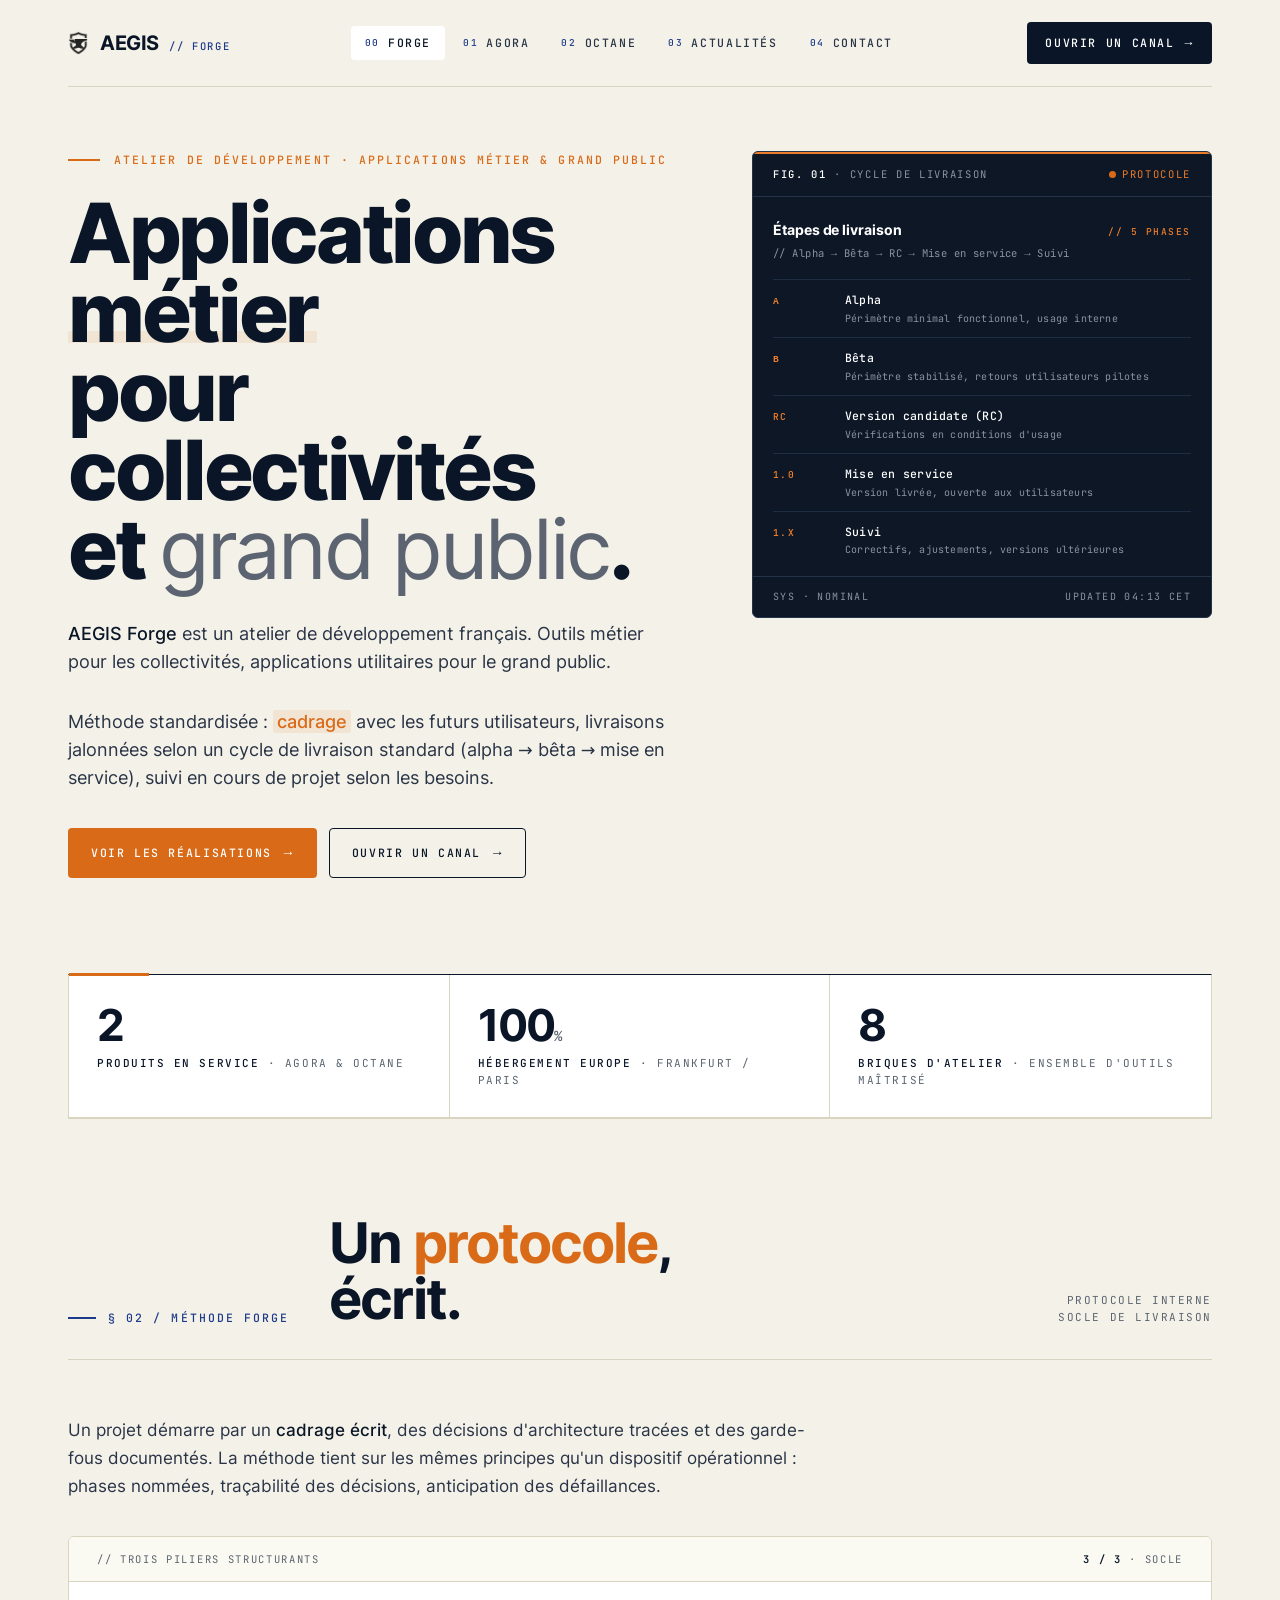
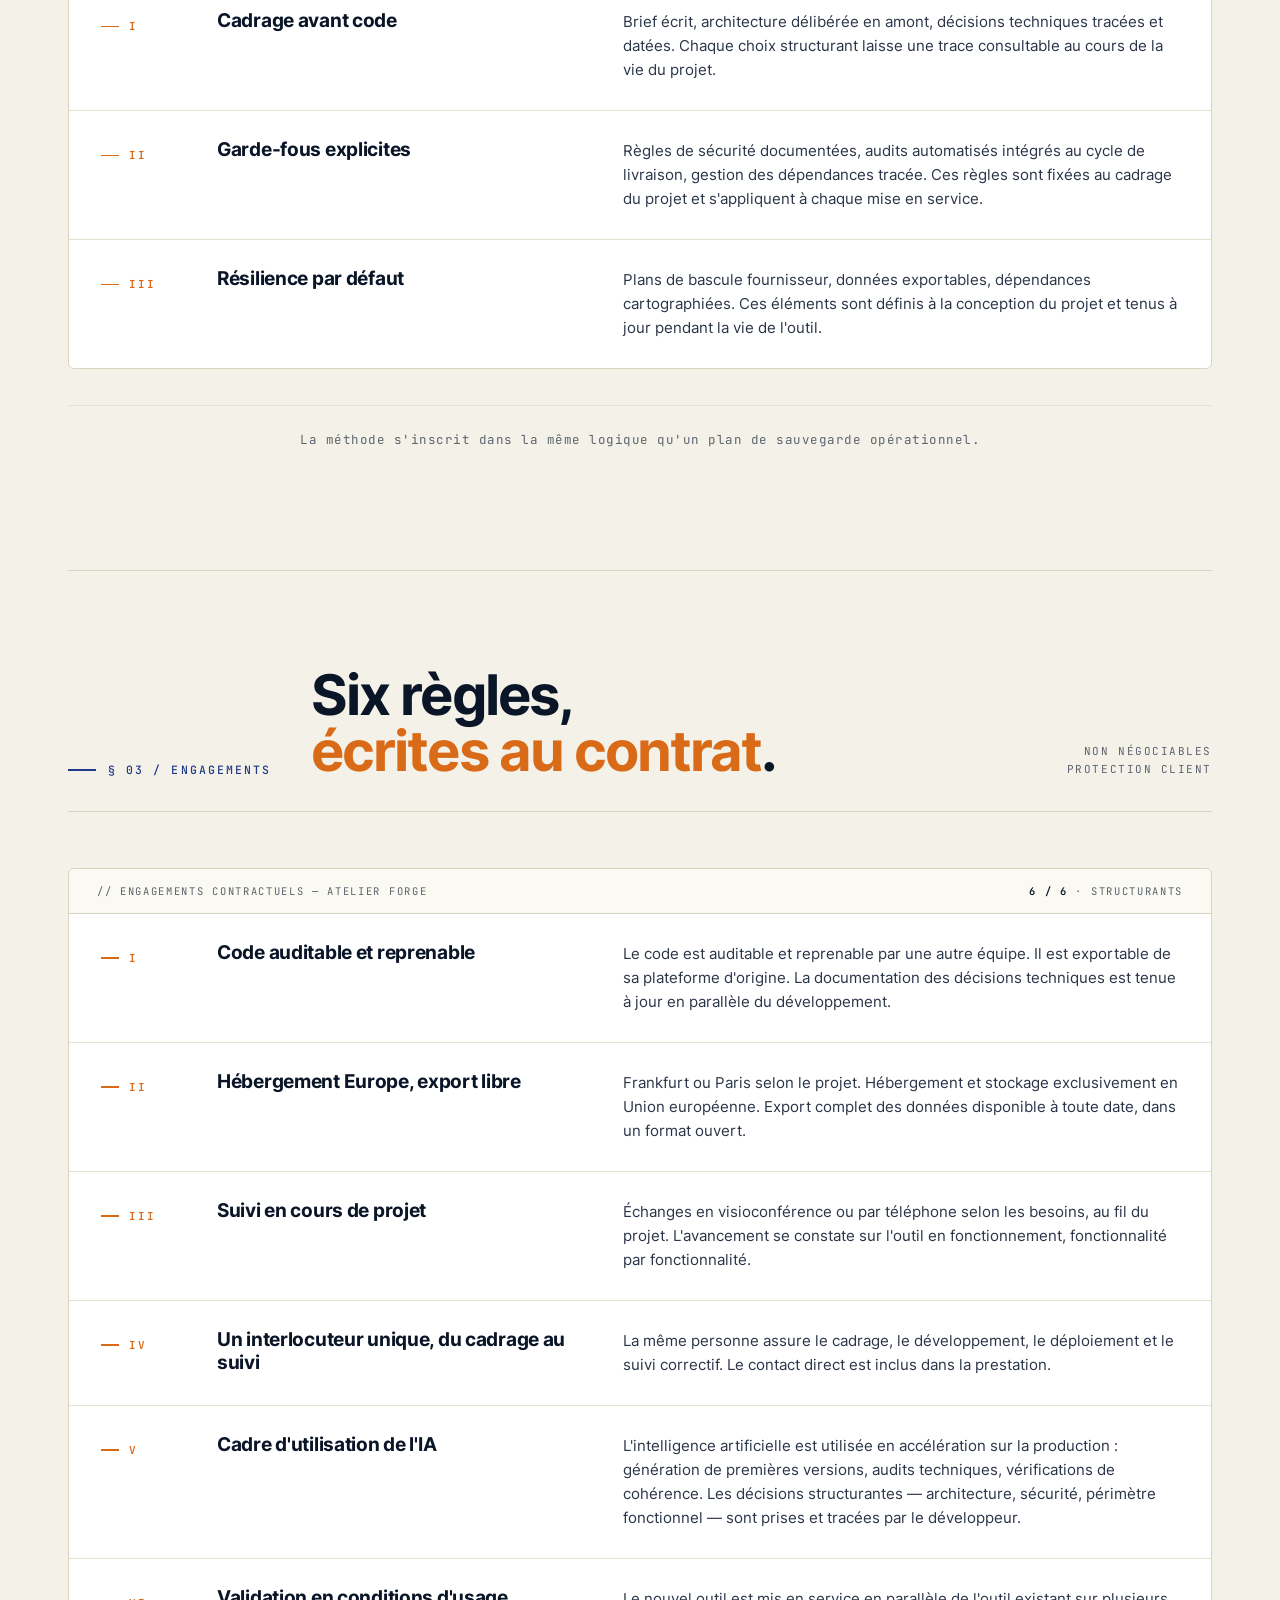
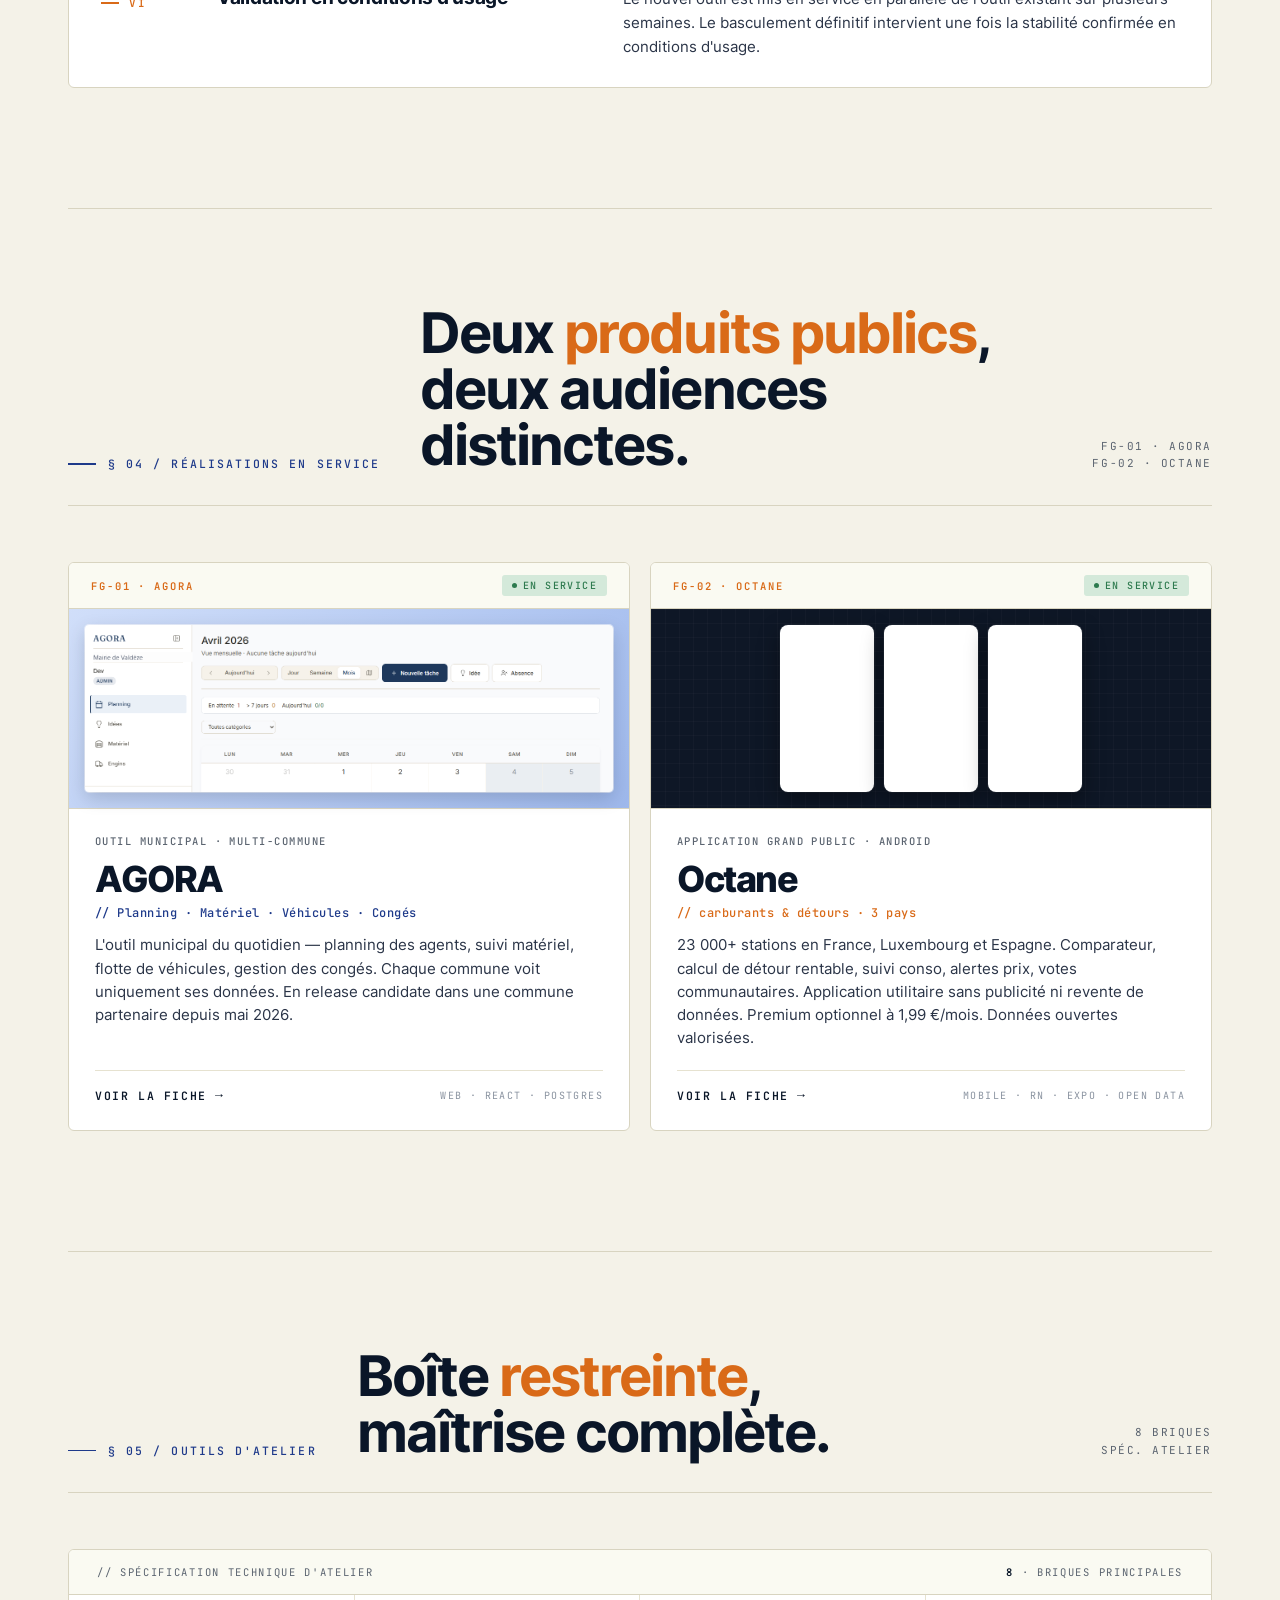
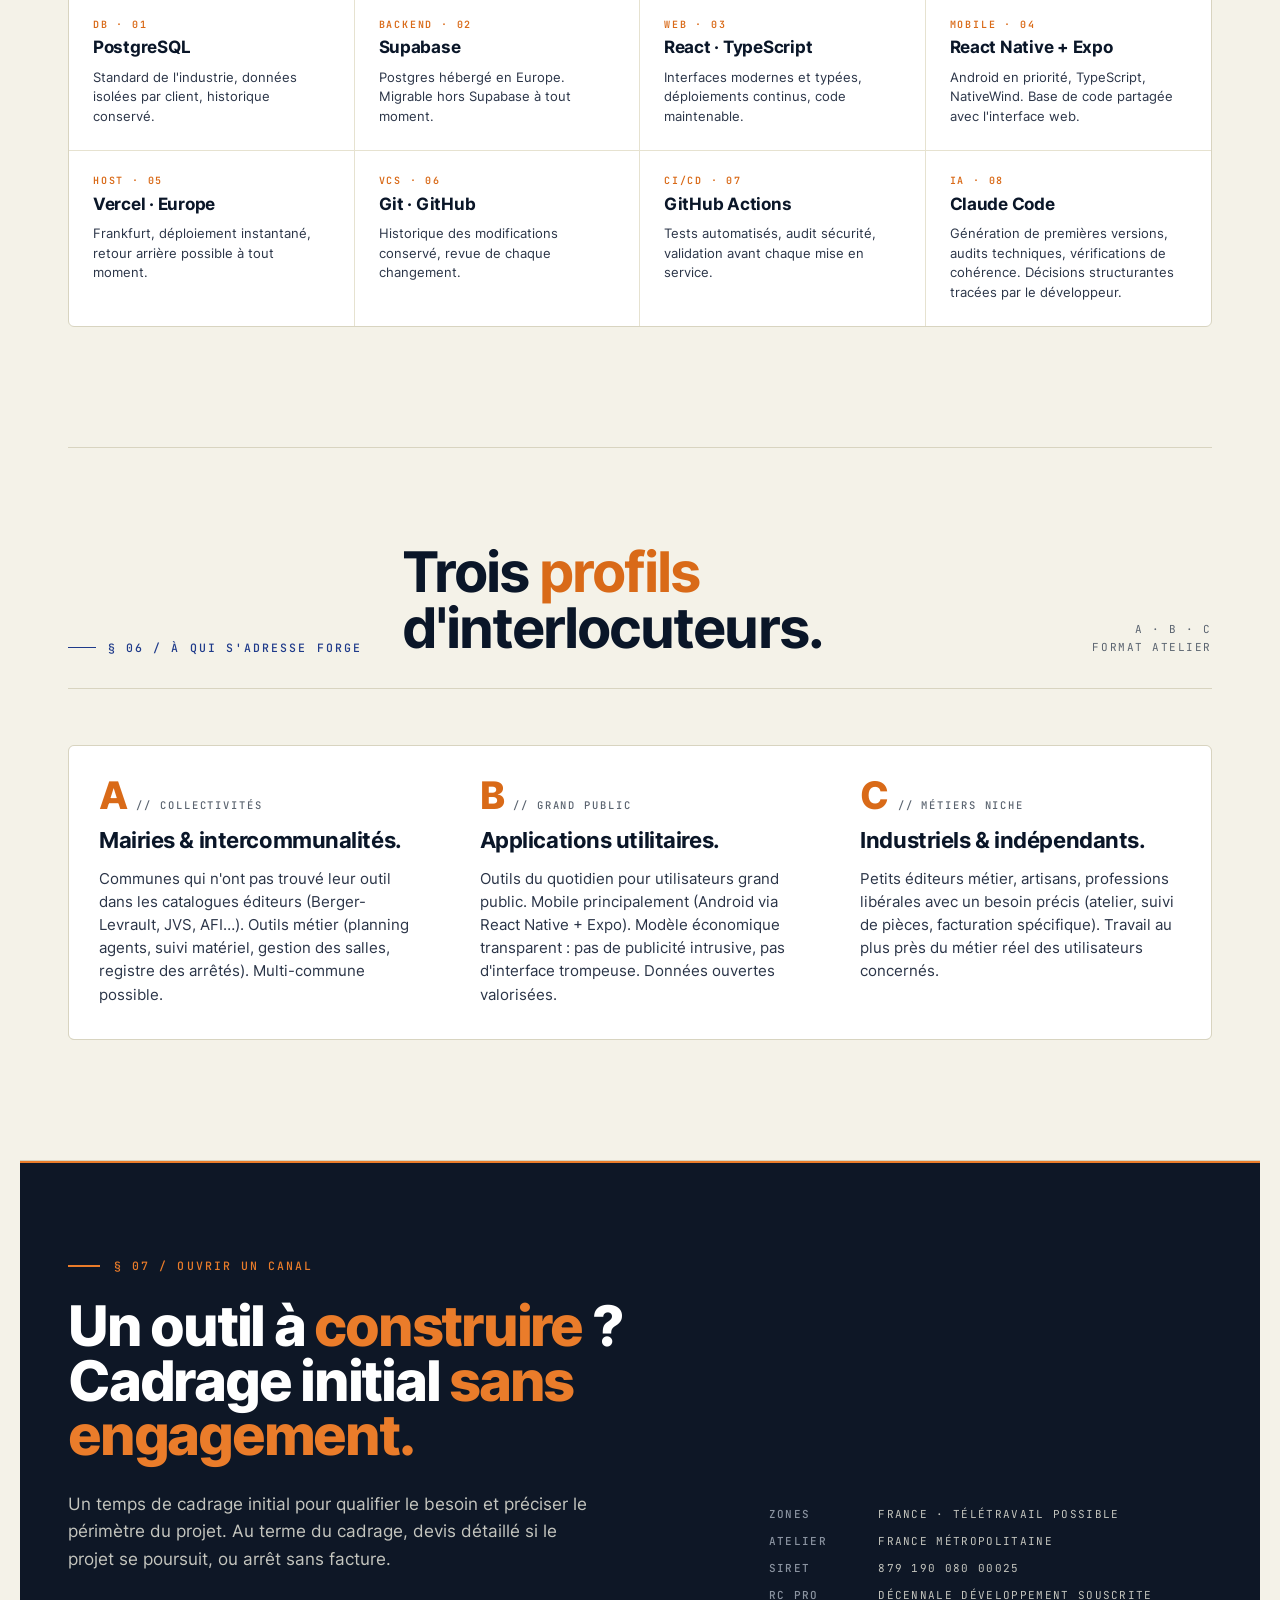
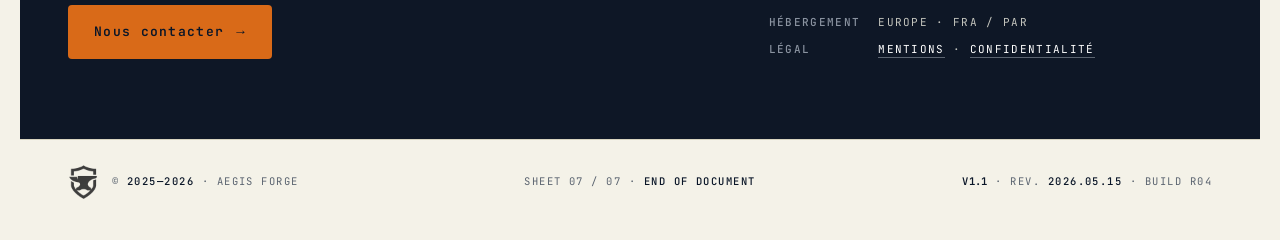
==== index.html @ 6125cf13 "feat: migration du site aegis-forge.fr vers GitHub Pages Le site tournait sur un serveur Scaleway pa" ====
<!DOCTYPE html>
<html lang="fr">
<head>
<meta charset="UTF-8">
<meta name="viewport" content="width=device-width, initial-scale=1.0">

<meta http-equiv="Content-Security-Policy" content="default-src 'self'; script-src 'self' 'unsafe-inline'; style-src 'self' 'unsafe-inline'; font-src 'self'; img-src 'self' data:; connect-src 'self' https://formspree.io; frame-ancestors 'none'; form-action 'self' https://formspree.io; base-uri 'self'; object-src 'none'; upgrade-insecure-requests">
<meta http-equiv="X-Content-Type-Options" content="nosniff">
<meta http-equiv="X-Frame-Options" content="DENY">
<meta name="referrer" content="strict-origin-when-cross-origin">
<meta http-equiv="Permissions-Policy" content="camera=(), microphone=(), geolocation=(), payment=(), usb=(), accelerometer=(), gyroscope=()">

<meta name="robots" content="index, follow, noimageindex, max-snippet:160, max-image-preview:standard">

<title>AEGIS Forge — Atelier de développement · Applications métier</title>
<meta name="description" content="AEGIS Forge — atelier de développement pour collectivités et grand public. Code hébergé en Europe, livraison validée en charge réelle.">
<meta property="og:title" content="AEGIS Forge — Atelier de développement européen">
<meta property="og:description" content="Atelier de développement français. Outils métier pour collectivités et applications utilitaires grand public. Hébergement européen, données exportables.">
<meta property="og:type" content="website">
<meta property="og:site_name" content="AEGIS Forge">
<meta property="og:locale" content="fr_FR">

<meta name="twitter:card" content="summary">
<meta name="twitter:title" content="AEGIS Forge — Atelier de développement européen">
<meta name="twitter:description" content="Outils métier pour collectivités et applications utilitaires grand public. Hébergement européen, données exportables.">

<script type="application/ld+json">
{
  "@context": "https://schema.org",
  "@type": "Organization",
  "name": "AEGIS Forge",
  "url": "https://aegis-forge.fr/",
  "logo": "https://aegis-forge.fr/rss/aegis-forge-icon.webp",
  "description": "Atelier de développement français : applications métier pour collectivités et applications utilitaires grand public. Hébergement et stockage des données en Union européenne, données exportables.",
  "email": "contact@aegis-forge.fr",
  "areaServed": "FR",
  "knowsAbout": ["Souveraineté numérique", "RGPD", "Applications métier pour collectivités"]
}
</script>

<link rel="stylesheet" href="_shared/fonts.css">
<link rel="stylesheet" href="_shared/operational.css">
<link rel="stylesheet" href="_shared/contact-modal.css">
<script src="_shared/contact-modal.js" defer></script>
<link rel="stylesheet" href="_shared/lightbox.css">
<script src="_shared/lightbox.js" defer></script>
<link rel="icon" href="data:image/svg+xml,<svg xmlns='http://www.w3.org/2000/svg' viewBox='0 0 32 32'><rect x='6' y='6' width='20' height='20' fill='none' stroke='%23d96a18' stroke-width='2'/><rect x='12' y='12' width='8' height='8' fill='none' stroke='%23d96a18' stroke-width='1.5' transform='rotate(45 16 16)'/></svg>">

<style>
/* ─── HERO ─── */
.fhero {
  padding: 64px 0 96px;
  position: relative;
}
.fhero-grid {
  display: grid;
  grid-template-columns: 1fr 460px;
  gap: 56px;
  align-items: start;
}
.fhero-pre {
  font-family: var(--mono);
  font-size: 11.5px; letter-spacing: 0.18em;
  color: var(--sig); text-transform: uppercase;
  margin-bottom: 24px;
  display: flex; align-items: center; gap: 14px;
  font-weight: 500;
}
.fhero-pre::before {
  content: ''; width: 32px; height: 1.5px; background: var(--sig);
}
.fhero h1 {
  font-family: var(--display);
  font-weight: 800;
  font-size: clamp(52px, 6.5vw, 88px);
  line-height: 0.95;
  letter-spacing: -0.04em;
  color: var(--ink);
  max-width: 720px;
}
.fhero h1 .acc {
  display: inline-block;
  position: relative;
}
.fhero h1 .acc::after {
  content: ''; position: absolute;
  left: 0; right: 0; bottom: 8px;
  height: 12px;
  background: var(--sig-ghost);
  z-index: -1;
}
.fhero h1 .ghost { color: var(--ink-3); font-weight: 400; }
.fhero-lede {
  margin-top: 32px;
  font-family: var(--sans);
  font-size: 17.5px;
  line-height: 1.6;
  color: var(--ink-2);
  max-width: 600px;
}
.fhero-lede strong { color: var(--ink); font-weight: 500; }
.fhero-lede em {
  font-style: normal; color: var(--sig); font-weight: 500;
  background: var(--sig-ghost); padding: 1px 4px; border-radius: 2px;
}
.fhero-actions {
  margin-top: 36px;
  display: flex; gap: 12px;
}

/* ─── SPRINT DASH (right of hero) ─── */
.sprint {
  background: var(--surf-deep);
  border: 1px solid var(--line-deep);
  border-radius: 6px;
  color: #e8eaf0;
  font-family: var(--mono);
  overflow: hidden;
  position: relative;
}
.sprint::before {
  content: ''; position: absolute; top: 0; left: 0; right: 0; height: 2px;
  background: var(--sig-2);
}
.sprint-head {
  padding: 14px 20px;
  border-bottom: 1px solid var(--line-deep);
  display: flex; justify-content: space-between; align-items: center;
  font-family: var(--mono); font-size: 10.5px;
  letter-spacing: 0.16em; text-transform: uppercase;
  color: var(--ink-4);
}
.sprint-head b { color: #fff; font-weight: 500; }
.sprint-head .live {
  color: var(--sig-2); display: inline-flex; align-items: center; gap: 6px;
}
.sprint-head .live::before {
  content: ''; width: 7px; height: 7px; background: var(--sig);
  border-radius: 50%;
  box-shadow: 0 0 0 0 rgba(217,106,24,0.5);
  animation: sprint-pulse 2.4s infinite;
}
@keyframes sprint-pulse {
  0%, 100% { box-shadow: 0 0 0 0 rgba(217,106,24,0.5); }
  50% { box-shadow: 0 0 0 5px rgba(217,106,24,0); }
}
.sprint-body { padding: 22px 20px 8px; }
.sprint-title {
  font-family: var(--display); font-weight: 700;
  font-size: 14px; color: #fff;
  letter-spacing: -0.005em;
  display: flex; justify-content: space-between; align-items: baseline;
  margin-bottom: 4px;
}
.sprint-title small {
  font-family: var(--mono); font-size: 9.5px; letter-spacing: 0.16em;
  color: var(--sig-2); font-weight: 500;
}
.sprint-sub {
  font-family: var(--mono); font-size: 10.5px;
  letter-spacing: 0.04em; color: var(--ink-4);
  margin-bottom: 18px;
}
.sprint-day {
  padding: 11px 0;
  border-top: 1px solid var(--line-deep-2);
  display: grid;
  grid-template-columns: 56px 1fr;
  gap: 16px; align-items: baseline;
  font-size: 11.5px;
}
.sprint-day:first-of-type { border-top: none; }
.sprint-day-d {
  font-family: var(--mono); font-size: 9.5px;
  letter-spacing: 0.14em; color: var(--sig-2);
  text-transform: uppercase; font-weight: 600;
}
.sprint-day-t {
  font-family: var(--mono); color: #fff;
  letter-spacing: 0.02em; font-weight: 500;
}
.sprint-day-t small {
  display: block;
  font-family: var(--mono); font-weight: 400;
  font-size: 10px; letter-spacing: 0.02em;
  color: var(--ink-4); text-transform: none;
  margin-top: 3px; line-height: 1.4;
}
.sprint-foot {
  padding: 12px 20px;
  border-top: 1px solid var(--line-deep);
  font-family: var(--mono); font-size: 10px;
  letter-spacing: 0.14em; text-transform: uppercase;
  color: var(--ink-4);
  display: flex; justify-content: space-between;
}

/* ─── KPI BAR ─── */
.kpi {
  background: var(--surf);
  border: 1px solid var(--line);
  border-top: 1.5px solid var(--ink);
  display: grid;
  grid-template-columns: repeat(3, 1fr);
  position: relative;
}
.kpi::before {
  content: ''; position: absolute; top: -1.5px; left: 0;
  width: 80px; height: 3px; background: var(--sig);
}
.kpi-cell {
  padding: 28px 28px;
  border-right: 1px solid var(--line);
  display: flex; flex-direction: column; gap: 8px;
}
.kpi-cell:last-child { border-right: none; }
.kpi-num {
  font-family: var(--display); font-weight: 700;
  font-size: 44px; line-height: 1; letter-spacing: -0.04em;
  color: var(--ink);
}
.kpi-num span {
  font-family: var(--mono); font-weight: 500;
  font-size: 14px; color: var(--ink-3); letter-spacing: 0;
}
.kpi-lbl {
  font-family: var(--mono); font-size: 11px;
  letter-spacing: 0.14em; color: var(--ink-3);
  text-transform: uppercase; line-height: 1.55;
}
.kpi-lbl b { color: var(--ink); font-weight: 500; }

/* ─── MÉTHODE ─── */
.meth-sec { padding: 96px 0 120px; border-top: 1px solid var(--line); }
.meth-intro {
  max-width: 760px;
  margin: 0 0 36px;
  font-family: var(--sans);
  font-size: 17px;
  line-height: 1.65;
  color: var(--ink-2);
}
.meth-intro strong { color: var(--ink); font-weight: 500; }
.meth-chute {
  margin-top: 36px;
  padding-top: 24px;
  border-top: 1px solid var(--line-2);
  text-align: center;
}
.meth-chute p {
  font-family: var(--mono);
  font-size: 12.5px;
  letter-spacing: 0.04em;
  color: var(--ink-3);
  line-height: 1.55;
  margin: 0;
}

/* ─── ENGAGEMENTS ─── */
.eng-sec { padding: 96px 0 120px; border-top: 1px solid var(--line); }
.eng {
  background: var(--surf);
  border: 1px solid var(--line);
  border-radius: 6px;
  overflow: hidden;
}
.eng-head {
  padding: 14px 28px;
  border-bottom: 1px solid var(--line);
  background: var(--surf-2);
  display: flex; justify-content: space-between; align-items: center;
  font-family: var(--mono); font-size: 10.5px; letter-spacing: 0.16em;
  color: var(--ink-3); text-transform: uppercase;
}
.eng-head b { color: var(--ink); font-weight: 600; }
.eng-row {
  display: grid; grid-template-columns: 80px 1fr 1.5fr;
  gap: 36px; padding: 28px 32px;
  border-bottom: 1px solid var(--line-2);
  align-items: baseline;
  transition: background .15s;
}
.eng-row:last-child { border-bottom: none; }
.eng-row:hover { background: var(--surf-2); }
.eng-num {
  font-family: var(--mono); font-weight: 600;
  font-size: 11px; letter-spacing: 0.18em;
  color: var(--sig); text-transform: uppercase;
  display: flex; align-items: center; gap: 10px;
}
.eng-num::before {
  content: ''; width: 18px; height: 1.5px; background: var(--sig);
}
.eng-t {
  font-family: var(--display); font-weight: 700;
  font-size: 19px; line-height: 1.2;
  letter-spacing: -0.015em; color: var(--ink);
}
.eng-b {
  font-family: var(--sans); font-size: 15px;
  line-height: 1.6; color: var(--ink-2);
}

/* ─── RÉALISATIONS ─── */
.real-sec { padding: 96px 0 120px; border-top: 1px solid var(--line); }
.real-grid {
  display: grid; grid-template-columns: 1fr 1fr; gap: 20px;
}
.real {
  background: var(--surf);
  border: 1px solid var(--line);
  border-radius: 6px;
  overflow: hidden;
  display: flex; flex-direction: column;
  transition: all .2s var(--ease);
}
.real:hover {
  transform: translateY(-3px);
  box-shadow: 0 12px 32px rgba(10,22,40,0.08);
  border-color: var(--ink-4);
}
.real-head {
  padding: 12px 22px;
  border-bottom: 1px solid var(--line);
  background: var(--surf-2);
  display: flex; justify-content: space-between; align-items: center;
}
.real-id {
  font-family: var(--mono); font-size: 10.5px;
  letter-spacing: 0.18em; font-weight: 600;
  text-transform: uppercase; color: var(--sig);
}
.real-vis {
  height: 200px;
  position: relative;
  border-bottom: 1px solid var(--line);
  display: flex; align-items: center; justify-content: center;
}
.real:nth-child(1) .real-vis {
  background: linear-gradient(135deg, oklch(0.90 0.04 264), oklch(0.78 0.08 264));
}
.real:nth-child(2) .real-vis {
  background:
    linear-gradient(rgba(255,255,255,0.025) 1px, transparent 1px) 0 0 / 14px 14px,
    linear-gradient(90deg, rgba(255,255,255,0.025) 1px, transparent 1px) 0 0 / 14px 14px,
    var(--surf-deep);
  padding: 0;
  overflow: hidden;
}
.real-vis-octane-phones {
  position: relative;
  width: 100%; height: 100%;
  display: flex; align-items: center; justify-content: center;
  gap: 10px;
  padding: 16px;
}
.real-vis-octane-phones img {
  height: 100%;
  width: auto;
  border-radius: 8px;
  box-shadow: 0 8px 22px rgba(0,0,0,0.4), 0 0 0 1px rgba(255,255,255,0.06);
  background: #fff;
  display: block;
}
.real-vis-shot { padding: 16px; }
.real-vis-shot img {
  display: block;
  width: 100%;
  height: 100%;
  border-radius: 4px;
  object-fit: cover;
  box-shadow: 0 6px 18px rgba(10,22,40,0.18), 0 0 0 1px rgba(255,255,255,0.55);
  filter: saturate(0.94) contrast(1.02);
}
.real-vis-shot.is-desktop img { object-position: top left; }
.real-vis-shot.is-store {
  display: flex; align-items: center; justify-content: center;
  padding: 8px;
}
.real-vis-shot.is-store img {
  width: auto;
  height: 100%;
  aspect-ratio: 9 / 19.5;
  object-fit: cover;
  object-position: center;
  border-radius: 6px;
  box-shadow: 0 10px 24px rgba(28,26,23,0.22), 0 0 0 1px rgba(255,255,255,0.5);
  filter: none;
}

.real-body {
  padding: 24px 26px 24px;
  display: flex; flex-direction: column; gap: 12px;
  flex: 1;
}
.real-cat {
  font-family: var(--mono); font-size: 10.5px;
  letter-spacing: 0.14em; text-transform: uppercase;
  color: var(--ink-3); font-weight: 500;
}
.real-name {
  font-family: var(--display); font-weight: 800;
  font-size: 36px; line-height: 0.95;
  letter-spacing: -0.04em; color: var(--ink);
}
.real-tagline {
  font-family: var(--mono); font-size: 12px;
  letter-spacing: 0.04em; font-weight: 500;
  margin-top: -4px;
}
.real:nth-child(1) .real-tagline { color: var(--pri); }
.real:nth-child(2) .real-tagline { color: var(--sig); }
.real-desc {
  font-family: var(--sans); font-size: 14.5px;
  line-height: 1.6; color: var(--ink-2);
  flex: 1;
}
.real-foot {
  margin-top: 8px; padding-top: 14px;
  border-top: 1px solid var(--line-2);
  display: flex; justify-content: space-between; align-items: center;
}
.real-link {
  font-family: var(--mono); font-size: 11.5px;
  letter-spacing: 0.14em; text-transform: uppercase;
  color: var(--ink); font-weight: 600;
  display: inline-flex; align-items: center; gap: 8px;
  transition: gap .15s;
}
.real-link::after { content: '→'; font-size: 13px; }
.real-link:hover { gap: 12px; }
.real-tech {
  font-family: var(--mono); font-size: 10px;
  letter-spacing: 0.14em; color: var(--ink-4);
  text-transform: uppercase;
}

/* ─── STACK ─── */
.stack-sec { padding: 96px 0 120px; border-top: 1px solid var(--line); }
.stack {
  background: var(--surf);
  border: 1px solid var(--line);
  border-radius: 6px;
  overflow: hidden;
}
.stack-head {
  padding: 14px 28px;
  border-bottom: 1px solid var(--line);
  background: var(--surf-2);
  display: flex; justify-content: space-between; align-items: center;
  font-family: var(--mono); font-size: 10.5px; letter-spacing: 0.16em;
  color: var(--ink-3); text-transform: uppercase;
}
.stack-head b { color: var(--ink); font-weight: 600; }
.stack-grid {
  display: grid; grid-template-columns: repeat(4, 1fr);
}
.stack-cell {
  padding: 22px 24px 24px;
  border-right: 1px solid var(--line-2);
  border-top: 1px solid var(--line-2);
  display: flex; flex-direction: column; gap: 6px;
  transition: background .15s;
}
.stack-cell:hover { background: var(--surf-2); }
.stack-cell:nth-child(4n) { border-right: none; }
.stack-cell:nth-child(-n+4) { border-top: none; }
.stack-cell-cat {
  font-family: var(--mono); font-size: 10px;
  letter-spacing: 0.18em;
  color: var(--sig); text-transform: uppercase;
  font-weight: 600;
}
.stack-cell-name {
  font-family: var(--display); font-weight: 700;
  font-size: 17px; letter-spacing: -0.015em;
  color: var(--ink); line-height: 1.15;
}
.stack-cell-n {
  font-family: var(--sans); font-size: 13px;
  line-height: 1.5; color: var(--ink-2);
  margin-top: 4px;
}

/* ─── AUDIENCES ─── */
.aud-sec { padding: 96px 0 120px; border-top: 1px solid var(--line); }
.aud-grid {
  display: grid; grid-template-columns: repeat(3, 1fr); gap: 0;
  border: 1px solid var(--line);
  background: var(--line);
  border-radius: 6px;
  overflow: hidden;
}
.aud-cell {
  background: var(--surf);
  padding: 30px 30px 32px;
  display: flex; flex-direction: column; gap: 14px;
  transition: background .2s;
  min-height: 240px;
}
.aud-cell:hover { background: var(--surf-2); }
.aud-cell-num {
  font-family: var(--display); font-weight: 800;
  font-size: 38px; line-height: 1;
  letter-spacing: -0.04em; color: var(--sig);
  display: flex; align-items: baseline; gap: 10px;
}
.aud-cell-num span {
  font-family: var(--mono); font-size: 10.5px;
  font-weight: 500; color: var(--ink-3);
  letter-spacing: 0.18em; text-transform: uppercase;
}
.aud-cell-h {
  font-family: var(--display); font-weight: 700;
  font-size: 22px; line-height: 1.15;
  letter-spacing: -0.02em; color: var(--ink);
}
.aud-cell-b {
  font-family: var(--sans); font-size: 14.5px;
  line-height: 1.6; color: var(--ink-2);
  flex: 1;
}

/* ─── CONTACT ─── */
.contact {
  padding: 96px 0 80px;
  border-top: 1px solid var(--line);
  background: var(--surf-deep);
  color: #e8eaf0;
  margin: 0 -48px;
  padding-left: 48px; padding-right: 48px;
  position: relative;
}
.contact::before {
  content: ''; position: absolute; top: 0; left: 0; right: 0; height: 2px;
  background: var(--sig-2);
}
.contact-inner { max-width: 1144px; margin: 0 auto; }
.contact-grid {
  display: grid; grid-template-columns: 1.4fr 1fr;
  gap: 80px; align-items: end;
}
.contact-pre {
  font-family: var(--mono); font-size: 11.5px;
  letter-spacing: 0.18em; text-transform: uppercase;
  color: var(--sig-2); font-weight: 500;
  margin-bottom: 24px;
  display: flex; align-items: center; gap: 14px;
}
.contact-pre::before {
  content: ''; width: 32px; height: 1.5px; background: var(--sig-2);
}
.contact h2 {
  font-family: var(--display); font-weight: 800;
  font-size: clamp(40px, 5vw, 56px);
  line-height: 0.98; letter-spacing: -0.04em;
  color: #fff;
}
.contact h2 em {
  font-style: normal; color: var(--sig-2);
}
.contact-lede {
  margin-top: 28px;
  font-family: var(--sans); font-size: 17px;
  line-height: 1.6; color: var(--ink-5);
  max-width: 520px;
}
.contact-actions {
  margin-top: 32px;
  display: flex; gap: 12px;
}
.contact-mail {
  display: inline-flex; align-items: center; gap: 12px;
  padding: 16px 26px;
  background: var(--sig); color: #0a1628;
  font-family: var(--mono); font-size: 13px;
  letter-spacing: 0.1em; font-weight: 600;
  border-radius: 4px;
  transition: all .15s;
}
.contact-mail:hover { background: #fff; }
.contact-mail::after { content: '→'; font-size: 14px; }

.contact-meta {
  display: grid; grid-template-columns: auto 1fr;
  gap: 10px 18px;
  font-family: var(--mono); font-size: 11px;
  letter-spacing: 0.12em; color: var(--ink-5);
  text-transform: uppercase;
}
.contact-meta b { color: var(--ink-4); font-weight: 500; }
.contact-meta a { color: #fff; border-bottom: 1px solid var(--ink-3); padding-bottom: 1px; }

@media (max-width: 920px) {
  .fhero-grid { grid-template-columns: 1fr; }
  .real-grid { grid-template-columns: 1fr; }
  .stack-grid { grid-template-columns: 1fr 1fr; }
  .aud-grid { grid-template-columns: 1fr; }
  .eng-row { grid-template-columns: 1fr; gap: 12px; }
  .kpi { grid-template-columns: 1fr 1fr; }
  .contact-grid { grid-template-columns: 1fr; gap: 40px; }
  .contact { margin: 0 -28px; padding-left: 28px; padding-right: 28px; }
}
@media (max-width: 600px) {
  .kpi { grid-template-columns: 1fr; }
  .stack-grid { grid-template-columns: 1fr; }
  .stack-cell { border-right: none; }
  .contact { margin: 0 -20px; padding-left: 20px; padding-right: 20px; }
}

@media (prefers-reduced-motion: reduce) {
  .rv { opacity: 1; transform: none; transition: none; }
  .sprint-head .live::before { animation: none; }
}
</style>
<link rel="canonical" href="https://aegis-forge.fr/">
<meta property="og:url" content="https://aegis-forge.fr/">
</head>
<body data-screen-label="Forge">

<div class="shell">

  <!-- NAV -->
  <header class="nav">
    <a href="aegis-forge.html" class="nav-mark">
      <img src="rss/aegis-forge-icon.webp" alt="" width="20" height="24">
      <span class="nav-mark-txt">AEGIS<small class="sig-c">// FORGE</small></span>
    </a>
    <nav class="nav-links">
      <a href="aegis-forge.html" class="active"><span>00</span>Forge</a>
      <a href="aegis-agora.html"><span>01</span>AGORA</a>
      <a href="forge-octane.html"><span>02</span>Octane</a>
      <a href="actualites.html"><span>03</span>Actualités</a>
      <a href="#contact"><span>04</span>Contact</a>
    </nav>
    <a href="#contact" class="nav-cta">Ouvrir un canal</a>
  </header>

  <!-- HERO -->
  <section class="fhero" data-screen-label="01 Hero">
    <div class="fhero-grid">
      <div class="rv">
        <div class="fhero-pre">Atelier de développement · Applications métier &amp; grand public</div>
        <h1>
          Applications <span class="acc">métier</span><br>
          pour collectivités<br>
          et <span class="ghost">grand public</span>.
        </h1>
        <p class="fhero-lede">
          <strong>AEGIS Forge</strong> est un atelier de développement français. Outils métier pour les collectivités, applications utilitaires pour le grand public.
        </p>
        <p class="fhero-lede">
          Méthode standardisée : <em>cadrage</em> avec les futurs utilisateurs, livraisons jalonnées selon un cycle de livraison standard (alpha → bêta → mise en service), suivi en cours de projet selon les besoins.
        </p>
        <div class="fhero-actions">
          <a href="#realisations" class="btn btn-sig">Voir les réalisations</a>
          <a href="#contact" class="btn btn-outline">Ouvrir un canal</a>
        </div>
      </div>

      <!-- release lifecycle -->
      <aside class="sprint rv d2">
        <div class="sprint-head">
          <span><b>FIG. 01</b> · Cycle de livraison</span>
          <span class="live">PROTOCOLE</span>
        </div>
        <div class="sprint-body">
          <div class="sprint-title">
            Étapes de livraison<small>// 5 PHASES</small>
          </div>
          <div class="sprint-sub">// Alpha → Bêta → RC → Mise en service → Suivi</div>

          <div class="sprint-day">
            <div class="sprint-day-d">α</div>
            <div class="sprint-day-t">Alpha<small>Périmètre minimal fonctionnel, usage interne</small></div>
          </div>
          <div class="sprint-day">
            <div class="sprint-day-d">β</div>
            <div class="sprint-day-t">Bêta<small>Périmètre stabilisé, retours utilisateurs pilotes</small></div>
          </div>
          <div class="sprint-day">
            <div class="sprint-day-d">RC</div>
            <div class="sprint-day-t">Version candidate (RC)<small>Vérifications en conditions d'usage</small></div>
          </div>
          <div class="sprint-day">
            <div class="sprint-day-d">1.0</div>
            <div class="sprint-day-t">Mise en service<small>Version livrée, ouverte aux utilisateurs</small></div>
          </div>
          <div class="sprint-day">
            <div class="sprint-day-d">1.x</div>
            <div class="sprint-day-t">Suivi<small>Correctifs, ajustements, versions ultérieures</small></div>
          </div>
        </div>
        <div class="sprint-foot">
          <span>SYS · NOMINAL</span>
          <span>UPDATED <span id="now-foot">14:23</span> CET</span>
        </div>
      </aside>
    </div>
  </section>

  <!-- KPI -->
  <section class="kpi rv">
    <div class="kpi-cell">
      <div class="kpi-num">2</div>
      <div class="kpi-lbl"><b>Produits en service</b> · AGORA &amp; Octane</div>
    </div>
    <div class="kpi-cell">
      <div class="kpi-num">100<span>%</span></div>
      <div class="kpi-lbl"><b>Hébergement Europe</b> · Frankfurt / Paris</div>
    </div>
    <div class="kpi-cell">
      <div class="kpi-num">8</div>
      <div class="kpi-lbl"><b>Briques d'atelier</b> · ensemble d'outils maîtrisé</div>
    </div>
  </section>

  <!-- MÉTHODE -->
  <section class="meth-sec" id="methode" data-screen-label="02 Méthode">
    <div class="section-head rv">
      <div class="section-num">§ 02 / Méthode FORGE</div>
      <h2 class="section-title">Un <span class="sig-c">protocole</span>,<br>écrit.</h2>
      <div class="section-meta">PROTOCOLE INTERNE<br>SOCLE DE LIVRAISON</div>
    </div>

    <div class="meth-intro rv">
      <p>Un projet démarre par un <strong>cadrage écrit</strong>, des décisions d'architecture tracées et des garde-fous documentés. La méthode tient sur les mêmes principes qu'un dispositif opérationnel : phases nommées, traçabilité des décisions, anticipation des défaillances.</p>
    </div>

    <div class="eng rv">
      <div class="eng-head">
        <span>// Trois piliers structurants</span>
        <span><b>3 / 3</b> · socle</span>
      </div>
      <div class="eng-row">
        <div class="eng-num">i</div>
        <div class="eng-t">Cadrage avant code</div>
        <div class="eng-b">Brief écrit, architecture délibérée en amont, décisions techniques tracées et datées. Chaque choix structurant laisse une trace consultable au cours de la vie du projet.</div>
      </div>
      <div class="eng-row">
        <div class="eng-num">ii</div>
        <div class="eng-t">Garde-fous explicites</div>
        <div class="eng-b">Règles de sécurité documentées, audits automatisés intégrés au cycle de livraison, gestion des dépendances tracée. Ces règles sont fixées au cadrage du projet et s'appliquent à chaque mise en service.</div>
      </div>
      <div class="eng-row">
        <div class="eng-num">iii</div>
        <div class="eng-t">Résilience par défaut</div>
        <div class="eng-b">Plans de bascule fournisseur, données exportables, dépendances cartographiées. Ces éléments sont définis à la conception du projet et tenus à jour pendant la vie de l'outil.</div>
      </div>
    </div>

    <div class="meth-chute rv">
      <p>La méthode s'inscrit dans la même logique qu'un plan de sauvegarde opérationnel.</p>
    </div>
  </section>

  <!-- ENGAGEMENTS -->
  <section class="eng-sec" id="engagements" data-screen-label="03 Engagements">
    <div class="section-head rv">
      <div class="section-num">§ 03 / Engagements</div>
      <h2 class="section-title">Six règles,<br><span class="sig-c">écrites au contrat</span>.</h2>
      <div class="section-meta">NON NÉGOCIABLES<br>PROTECTION CLIENT</div>
    </div>

    <div class="eng rv">
      <div class="eng-head">
        <span>// Engagements contractuels — atelier Forge</span>
        <span><b>6 / 6</b> · structurants</span>
      </div>
      <div class="eng-row">
        <div class="eng-num">i</div>
        <div class="eng-t">Code auditable et reprenable</div>
        <div class="eng-b">Le code est auditable et reprenable par une autre équipe. Il est exportable de sa plateforme d'origine. La documentation des décisions techniques est tenue à jour en parallèle du développement.</div>
      </div>
      <div class="eng-row">
        <div class="eng-num">ii</div>
        <div class="eng-t">Hébergement Europe, export libre</div>
        <div class="eng-b">Frankfurt ou Paris selon le projet. Hébergement et stockage exclusivement en Union européenne. Export complet des données disponible à toute date, dans un format ouvert.</div>
      </div>
      <div class="eng-row">
        <div class="eng-num">iii</div>
        <div class="eng-t">Suivi en cours de projet</div>
        <div class="eng-b">Échanges en visioconférence ou par téléphone selon les besoins, au fil du projet. L'avancement se constate sur l'outil en fonctionnement, fonctionnalité par fonctionnalité.</div>
      </div>
      <div class="eng-row">
        <div class="eng-num">iv</div>
        <div class="eng-t">Un interlocuteur unique, du cadrage au suivi</div>
        <div class="eng-b">La même personne assure le cadrage, le développement, le déploiement et le suivi correctif. Le contact direct est inclus dans la prestation.</div>
      </div>
      <div class="eng-row">
        <div class="eng-num">v</div>
        <div class="eng-t">Cadre d'utilisation de l'IA</div>
        <div class="eng-b">L'intelligence artificielle est utilisée en accélération sur la production : génération de premières versions, audits techniques, vérifications de cohérence. Les décisions structurantes — architecture, sécurité, périmètre fonctionnel — sont prises et tracées par le développeur.</div>
      </div>
      <div class="eng-row">
        <div class="eng-num">vi</div>
        <div class="eng-t">Validation en conditions d'usage</div>
        <div class="eng-b">Le nouvel outil est mis en service en parallèle de l'outil existant sur plusieurs semaines. Le basculement définitif intervient une fois la stabilité confirmée en conditions d'usage.</div>
      </div>
    </div>
  </section>

  <!-- RÉALISATIONS -->
  <section class="real-sec" id="realisations" data-screen-label="04 Réalisations">
    <div class="section-head rv">
      <div class="section-num">§ 04 / Réalisations en service</div>
      <h2 class="section-title">Deux <span class="sig-c">produits publics</span>,<br>deux audiences distinctes.</h2>
      <div class="section-meta">FG-01 · AGORA<br>FG-02 · OCTANE</div>
    </div>

    <div class="real-grid">

      <article class="real rv">
        <div class="real-head">
          <div class="real-id">FG-01 · AGORA</div>
          <span class="chip live">En service</span>
        </div>
        <div class="real-vis real-vis-shot is-desktop">
          <img src="rss/agora-screen-planning.png" alt="AGORA — vue planning mensuel en production" loading="lazy" decoding="async" data-lightbox>
        </div>
        <div class="real-body">
          <div class="real-cat">Outil municipal · Multi-commune</div>
          <div class="real-name">AGORA</div>
          <div class="real-tagline">// Planning · Matériel · Véhicules · Congés</div>
          <p class="real-desc">L'outil municipal du quotidien — planning des agents, suivi matériel, flotte de véhicules, gestion des congés. Chaque commune voit uniquement ses données. En release candidate dans une commune partenaire depuis mai 2026.</p>
          <div class="real-foot">
            <a href="aegis-agora.html" class="real-link">Voir la fiche</a>
            <span class="real-tech">Web · React · Postgres</span>
          </div>
        </div>
      </article>

      <article class="real rv d1">
        <div class="real-head">
          <div class="real-id">FG-02 · OCTANE</div>
          <span class="chip live">En service</span>
        </div>
        <div class="real-vis">
          <div class="real-vis-octane-phones">
            <img src="rss/octane-store-map.png" alt="Octane — carte des stations colorées par prix" loading="lazy" decoding="async" data-lightbox>
            <img src="rss/octane-store-search.png" alt="Octane — recherche par carburant et rayon" loading="lazy" decoding="async" data-lightbox>
            <img src="rss/octane-store-detour.png" alt="Octane — calculateur de rentabilité du détour" loading="lazy" decoding="async" data-lightbox>
          </div>
        </div>
        <div class="real-body">
          <div class="real-cat">Application grand public · Android</div>
          <div class="real-name">Octane</div>
          <div class="real-tagline">// carburants &amp; détours · 3 pays</div>
          <p class="real-desc">23 000+ stations en France, Luxembourg et Espagne. Comparateur, calcul de détour rentable, suivi conso, alertes prix, votes communautaires. Application utilitaire sans publicité ni revente de données. Premium optionnel à 1,99 €/mois. Données ouvertes valorisées.</p>
          <div class="real-foot">
            <a href="forge-octane.html" class="real-link">Voir la fiche</a>
            <span class="real-tech">Mobile · RN · Expo · Open Data</span>
          </div>
        </div>
      </article>

    </div>
  </section>

  <!-- STACK -->
  <section class="stack-sec" id="stack" data-screen-label="05 Stack">
    <div class="section-head rv">
      <div class="section-num">§ 05 / Outils d'atelier</div>
      <h2 class="section-title">Boîte <span class="sig-c">restreinte</span>,<br>maîtrise complète.</h2>
      <div class="section-meta">8 BRIQUES<br>SPÉC. ATELIER</div>
    </div>

    <div class="stack rv">
      <div class="stack-head">
        <span>// Spécification technique d'atelier</span>
        <span><b>8</b> · briques principales</span>
      </div>
      <div class="stack-grid">
        <div class="stack-cell">
          <div class="stack-cell-cat">DB · 01</div>
          <div class="stack-cell-name">PostgreSQL</div>
          <div class="stack-cell-n">Standard de l'industrie, données isolées par client, historique conservé.</div>
        </div>
        <div class="stack-cell">
          <div class="stack-cell-cat">BACKEND · 02</div>
          <div class="stack-cell-name">Supabase</div>
          <div class="stack-cell-n">Postgres hébergé en Europe. Migrable hors Supabase à tout moment.</div>
        </div>
        <div class="stack-cell">
          <div class="stack-cell-cat">WEB · 03</div>
          <div class="stack-cell-name">React · TypeScript</div>
          <div class="stack-cell-n">Interfaces modernes et typées, déploiements continus, code maintenable.</div>
        </div>
        <div class="stack-cell">
          <div class="stack-cell-cat">MOBILE · 04</div>
          <div class="stack-cell-name">React Native + Expo</div>
          <div class="stack-cell-n">Android en priorité, TypeScript, NativeWind. Base de code partagée avec l'interface web.</div>
        </div>
        <div class="stack-cell">
          <div class="stack-cell-cat">HOST · 05</div>
          <div class="stack-cell-name">Vercel · Europe</div>
          <div class="stack-cell-n">Frankfurt, déploiement instantané, retour arrière possible à tout moment.</div>
        </div>
        <div class="stack-cell">
          <div class="stack-cell-cat">VCS · 06</div>
          <div class="stack-cell-name">Git · GitHub</div>
          <div class="stack-cell-n">Historique des modifications conservé, revue de chaque changement.</div>
        </div>
        <div class="stack-cell">
          <div class="stack-cell-cat">CI/CD · 07</div>
          <div class="stack-cell-name">GitHub Actions</div>
          <div class="stack-cell-n">Tests automatisés, audit sécurité, validation avant chaque mise en service.</div>
        </div>
        <div class="stack-cell">
          <div class="stack-cell-cat">IA · 08</div>
          <div class="stack-cell-name">Claude Code</div>
          <div class="stack-cell-n">Génération de premières versions, audits techniques, vérifications de cohérence. Décisions structurantes tracées par le développeur.</div>
        </div>
      </div>
    </div>
  </section>

  <!-- AUDIENCES -->
  <section class="aud-sec" id="audiences" data-screen-label="06 Audiences">
    <div class="section-head rv">
      <div class="section-num">§ 06 / À qui s'adresse Forge</div>
      <h2 class="section-title">Trois <span class="sig-c">profils</span><br>d'interlocuteurs.</h2>
      <div class="section-meta">A · B · C<br>FORMAT ATELIER</div>
    </div>

    <div class="aud-grid rv">
      <div class="aud-cell">
        <div class="aud-cell-num">A<span>// COLLECTIVITÉS</span></div>
        <h3 class="aud-cell-h">Mairies &amp; intercommunalités.</h3>
        <p class="aud-cell-b">Communes qui n'ont pas trouvé leur outil dans les catalogues éditeurs (Berger-Levrault, JVS, AFI…). Outils métier (planning agents, suivi matériel, gestion des salles, registre des arrêtés). Multi-commune possible.</p>
      </div>
      <div class="aud-cell">
        <div class="aud-cell-num">B<span>// GRAND PUBLIC</span></div>
        <h3 class="aud-cell-h">Applications utilitaires.</h3>
        <p class="aud-cell-b">Outils du quotidien pour utilisateurs grand public. Mobile principalement (Android via React Native + Expo). Modèle économique transparent : pas de publicité intrusive, pas d'interface trompeuse. Données ouvertes valorisées.</p>
      </div>
      <div class="aud-cell">
        <div class="aud-cell-num">C<span>// MÉTIERS NICHE</span></div>
        <h3 class="aud-cell-h">Industriels &amp; indépendants.</h3>
        <p class="aud-cell-b">Petits éditeurs métier, artisans, professions libérales avec un besoin précis (atelier, suivi de pièces, facturation spécifique). Travail au plus près du métier réel des utilisateurs concernés.</p>
      </div>
    </div>
  </section>

  <!-- CONTACT -->
  <section class="contact" id="contact" data-screen-label="07 Contact">
    <div class="contact-inner">
      <div class="contact-grid">
        <div class="rv">
          <div class="contact-pre">§ 07 / Ouvrir un canal</div>
          <h2>Un outil à <em>construire</em>&nbsp;?<br>Cadrage initial <em>sans engagement.</em></h2>
          <p class="contact-lede">Un temps de cadrage initial pour qualifier le besoin et préciser le périmètre du projet. Au terme du cadrage, devis détaillé si le projet se poursuit, ou arrêt sans facture.</p>
          <div class="contact-actions">
            <a href="mailto:contact@aegis-forge.fr" class="contact-mail js-aegis-contact">Nous contacter</a>
          </div>
        </div>
        <div class="contact-meta rv d1">
          <b>Zones</b><span>France · télétravail possible</span>
          <b>Atelier</b><span>France métropolitaine</span>
          <b>SIRET</b><span>879 190 080 00025</span>
          <b>RC pro</b><span>Décennale développement souscrite</span>
          <b>Hébergement</b><span>Europe · FRA / PAR</span>
          <b>Légal</b><span><a href="mentions.html">Mentions</a> · <a href="mentions.html#confidentialite">Confidentialité</a></span>
        </div>
      </div>
    </div>
  </section>

</div>

<!-- FOOT -->
<footer class="foot">
  <div class="foot-brand">
    <img src="rss/aegis-forge-icon.webp" alt="AEGIS Forge" width="30" height="36" class="foot-logo">
    <span>© <b>2025—2026</b> · AEGIS Forge</span>
  </div>
  <div>SHEET 07 / 07 · <b>END OF DOCUMENT</b></div>
  <div class="foot-ver"><span class="v">v1.1</span> · REV. <b>2026.05.15</b> · BUILD r04</div>
</footer>

<script>
(function(){
  function pad(n){ return String(n).padStart(2,'0'); }
  function tick(){
    var d = new Date();
    var full = d.getFullYear()+'.'+pad(d.getMonth()+1)+'.'+pad(d.getDate())+' · '+pad(d.getHours())+':'+pad(d.getMinutes());
    var hm = pad(d.getHours())+':'+pad(d.getMinutes());
    var el = document.getElementById('now'); if(el) el.textContent = full;
    var ef = document.getElementById('now-foot'); if(ef) ef.textContent = hm;
  }
  tick();
  setInterval(tick, 30000);

  if ('IntersectionObserver' in window){
    var io = new IntersectionObserver(function(entries){
      entries.forEach(function(e){
        if (e.isIntersecting){ e.target.classList.add('in'); io.unobserve(e.target); }
      });
    }, { threshold: 0.15, rootMargin: '0px 0px -40px 0px' });
    document.querySelectorAll('.rv').forEach(function(el){ io.observe(el); });
  } else {
    document.querySelectorAll('.rv').forEach(function(el){ el.classList.add('in'); });
  }

  document.querySelectorAll('a[href^="#"]').forEach(function(a){
    a.addEventListener('click', function(e){
      var href = a.getAttribute('href');
      if (href.length < 2) return;
      var target = document.querySelector(href);
      if (!target) return;
      e.preventDefault();
      window.scrollTo({ top: target.offsetTop - 24, behavior: 'smooth' });
    });
  });
})();
</script>

</body>
</html>
---- _shared/fonts.css ----
/* ── Self-hosted fonts — RGPD : zéro requête externe ─ */
/* Source : fontsource (OFL-1.1) — subset latin          */

/* ── Space Grotesk ───────────────────────────────────── */

@font-face {
  font-family: 'Space Grotesk';
  font-style: normal;
  font-weight: 300;
  font-display: swap;
  src: url('../fonts/space-grotesk-latin-300-normal.woff2') format('woff2');
  unicode-range: U+0000-00FF,U+0131,U+0152-0153,U+02BB-02BC,U+02C6,U+02DA,U+02DC,U+0304,U+0308,U+0329,U+2000-206F,U+20AC,U+2122,U+2191,U+2193,U+2212,U+2215,U+FEFF,U+FFFD;
}

@font-face {
  font-family: 'Space Grotesk';
  font-style: normal;
  font-weight: 400;
  font-display: swap;
  src: url('../fonts/space-grotesk-latin-400-normal.woff2') format('woff2');
  unicode-range: U+0000-00FF,U+0131,U+0152-0153,U+02BB-02BC,U+02C6,U+02DA,U+02DC,U+0304,U+0308,U+0329,U+2000-206F,U+20AC,U+2122,U+2191,U+2193,U+2212,U+2215,U+FEFF,U+FFFD;
}

@font-face {
  font-family: 'Space Grotesk';
  font-style: normal;
  font-weight: 500;
  font-display: swap;
  src: url('../fonts/space-grotesk-latin-500-normal.woff2') format('woff2');
  unicode-range: U+0000-00FF,U+0131,U+0152-0153,U+02BB-02BC,U+02C6,U+02DA,U+02DC,U+0304,U+0308,U+0329,U+2000-206F,U+20AC,U+2122,U+2191,U+2193,U+2212,U+2215,U+FEFF,U+FFFD;
}

@font-face {
  font-family: 'Space Grotesk';
  font-style: normal;
  font-weight: 600;
  font-display: swap;
  src: url('../fonts/space-grotesk-latin-600-normal.woff2') format('woff2');
  unicode-range: U+0000-00FF,U+0131,U+0152-0153,U+02BB-02BC,U+02C6,U+02DA,U+02DC,U+0304,U+0308,U+0329,U+2000-206F,U+20AC,U+2122,U+2191,U+2193,U+2212,U+2215,U+FEFF,U+FFFD;
}

@font-face {
  font-family: 'Space Grotesk';
  font-style: normal;
  font-weight: 700;
  font-display: swap;
  src: url('../fonts/space-grotesk-latin-700-normal.woff2') format('woff2');
  unicode-range: U+0000-00FF,U+0131,U+0152-0153,U+02BB-02BC,U+02C6,U+02DA,U+02DC,U+0304,U+0308,U+0329,U+2000-206F,U+20AC,U+2122,U+2191,U+2193,U+2212,U+2215,U+FEFF,U+FFFD;
}

/* ── JetBrains Mono ──────────────────────────────────── */

@font-face {
  font-family: 'JetBrains Mono';
  font-style: normal;
  font-weight: 300;
  font-display: swap;
  src: url('../fonts/jetbrains-mono-latin-300-normal.woff2') format('woff2');
  unicode-range: U+0000-00FF,U+0131,U+0152-0153,U+02BB-02BC,U+02C6,U+02DA,U+02DC,U+0304,U+0308,U+0329,U+2000-206F,U+20AC,U+2122,U+2191,U+2193,U+2212,U+2215,U+FEFF,U+FFFD;
}

@font-face {
  font-family: 'JetBrains Mono';
  font-style: normal;
  font-weight: 400;
  font-display: swap;
  src: url('../fonts/jetbrains-mono-latin-400-normal.woff2') format('woff2');
  unicode-range: U+0000-00FF,U+0131,U+0152-0153,U+02BB-02BC,U+02C6,U+02DA,U+02DC,U+0304,U+0308,U+0329,U+2000-206F,U+20AC,U+2122,U+2191,U+2193,U+2212,U+2215,U+FEFF,U+FFFD;
}

@font-face {
  font-family: 'JetBrains Mono';
  font-style: normal;
  font-weight: 500;
  font-display: swap;
  src: url('../fonts/jetbrains-mono-latin-500-normal.woff2') format('woff2');
  unicode-range: U+0000-00FF,U+0131,U+0152-0153,U+02BB-02BC,U+02C6,U+02DA,U+02DC,U+0304,U+0308,U+0329,U+2000-206F,U+20AC,U+2122,U+2191,U+2193,U+2212,U+2215,U+FEFF,U+FFFD;
}

@font-face {
  font-family: 'JetBrains Mono';
  font-style: normal;
  font-weight: 600;
  font-display: swap;
  src: url('../fonts/jetbrains-mono-latin-600-normal.woff2') format('woff2');
  unicode-range: U+0000-00FF,U+0131,U+0152-0153,U+02BB-02BC,U+02C6,U+02DA,U+02DC,U+0304,U+0308,U+0329,U+2000-206F,U+20AC,U+2122,U+2191,U+2193,U+2212,U+2215,U+FEFF,U+FFFD;
}

@font-face {
  font-family: 'JetBrains Mono';
  font-style: normal;
  font-weight: 700;
  font-display: swap;
  src: url('../fonts/jetbrains-mono-latin-700-normal.woff2') format('woff2');
  unicode-range: U+0000-00FF,U+0131,U+0152-0153,U+02BB-02BC,U+02C6,U+02DA,U+02DC,U+0304,U+0308,U+0329,U+2000-206F,U+20AC,U+2122,U+2191,U+2193,U+2212,U+2215,U+FEFF,U+FFFD;
}

/* ── Inter ──────────────────────────────────────────── */

@font-face {
  font-family: 'Inter';
  font-style: normal;
  font-weight: 400;
  font-display: swap;
  src: url('../fonts/inter-latin-400-normal.woff2') format('woff2');
  unicode-range: U+0000-00FF,U+0131,U+0152-0153,U+02BB-02BC,U+02C6,U+02DA,U+02DC,U+0304,U+0308,U+0329,U+2000-206F,U+20AC,U+2122,U+2191,U+2193,U+2212,U+2215,U+FEFF,U+FFFD;
}

@font-face {
  font-family: 'Inter';
  font-style: normal;
  font-weight: 500;
  font-display: swap;
  src: url('../fonts/inter-latin-500-normal.woff2') format('woff2');
  unicode-range: U+0000-00FF,U+0131,U+0152-0153,U+02BB-02BC,U+02C6,U+02DA,U+02DC,U+0304,U+0308,U+0329,U+2000-206F,U+20AC,U+2122,U+2191,U+2193,U+2212,U+2215,U+FEFF,U+FFFD;
}

@font-face {
  font-family: 'Inter';
  font-style: normal;
  font-weight: 600;
  font-display: swap;
  src: url('../fonts/inter-latin-600-normal.woff2') format('woff2');
  unicode-range: U+0000-00FF,U+0131,U+0152-0153,U+02BB-02BC,U+02C6,U+02DA,U+02DC,U+0304,U+0308,U+0329,U+2000-206F,U+20AC,U+2122,U+2191,U+2193,U+2212,U+2215,U+FEFF,U+FFFD;
}

@font-face {
  font-family: 'Inter';
  font-style: normal;
  font-weight: 700;
  font-display: swap;
  src: url('../fonts/inter-latin-700-normal.woff2') format('woff2');
  unicode-range: U+0000-00FF,U+0131,U+0152-0153,U+02BB-02BC,U+02C6,U+02DA,U+02DC,U+0304,U+0308,U+0329,U+2000-206F,U+20AC,U+2122,U+2191,U+2193,U+2212,U+2215,U+FEFF,U+FFFD;
}

@font-face {
  font-family: 'Inter';
  font-style: normal;
  font-weight: 800;
  font-display: swap;
  src: url('../fonts/inter-latin-800-normal.woff2') format('woff2');
  unicode-range: U+0000-00FF,U+0131,U+0152-0153,U+02BB-02BC,U+02C6,U+02DA,U+02DC,U+0304,U+0308,U+0329,U+2000-206F,U+20AC,U+2122,U+2191,U+2193,U+2212,U+2215,U+FEFF,U+FFFD;
}

/* ── Fraunces (variable font) ─────────────────────────── */

@font-face {
  font-family: 'Fraunces';
  font-style: normal;
  font-weight: 100 900;
  font-display: swap;
  src: url('../fonts/fraunces-latin-wght-normal.woff2') format('woff2-variations');
  unicode-range: U+0000-00FF,U+0131,U+0152-0153,U+02BB-02BC,U+02C6,U+02DA,U+02DC,U+0304,U+0308,U+0329,U+2000-206F,U+20AC,U+2122,U+2191,U+2193,U+2212,U+2215,U+FEFF,U+FFFD;
}

@font-face {
  font-family: 'Fraunces';
  font-style: italic;
  font-weight: 100 900;
  font-display: swap;
  src: url('../fonts/fraunces-latin-wght-italic.woff2') format('woff2-variations');
  unicode-range: U+0000-00FF,U+0131,U+0152-0153,U+02BB-02BC,U+02C6,U+02DA,U+02DC,U+0304,U+0308,U+0329,U+2000-206F,U+20AC,U+2122,U+2191,U+2193,U+2212,U+2215,U+FEFF,U+FFFD;
}
---- _shared/operational.css ----
/* ─────────────────────────────────────────────────
   AEGIS — Système opérationnel
   Tech · institutionnel · opérationnel
   Linen + ink + cobalt institutionnel + orange tactique
   ───────────────────────────────────────────────── */

*,*::before,*::after{margin:0;padding:0;box-sizing:border-box}

:root{
  /* Surfaces */
  --bg:        #f4f2e8;
  --surf:      #ffffff;
  --surf-2:    #fafaf2;
  --surf-deep: #0e1726;   /* panneau opérationnel sombre */
  --surf-deep-2: #142235;

  /* Encres */
  --ink:       #0a1628;
  --ink-2:     #2a3447;
  --ink-3:     #5b6470;
  --ink-4:     #8a93a0;
  --ink-5:     #c4c5be;

  /* Lignes */
  --line:      #d8d4c0;
  --line-2:    #e6e2d0;
  --line-deep: #243349;
  --line-deep-2:#1e2d44;

  /* Bleu institutionnel — primaire */
  --pri:       #1e3a8a;
  --pri-2:     #2553d9;
  --pri-3:     #4a78e6;
  --pri-soft:  #dbe5fa;
  --pri-ghost: rgba(30,58,138,0.08);

  /* Orange tactique — signal */
  --sig:       #d96a18;
  --sig-2:     #ea7c2a;
  --sig-soft:  #fbe7d0;
  --sig-ghost: rgba(217,106,24,0.10);

  /* Critique / nominal */
  --crit:      #c43838;
  --crit-soft: #fcdcdc;
  --ok:        #2d7a4e;
  --ok-soft:   #d4e9da;

  /* Typo */
  --sans:    'Inter', system-ui, sans-serif;
  --display: 'Inter', system-ui, sans-serif;
  --mono:    'JetBrains Mono', 'Geist Mono', monospace;

  --ease:    cubic-bezier(0.22, 1, 0.36, 1);
}

html, body { background: var(--bg); color: var(--ink); }
body {
  font-family: var(--sans);
  font-size: 16px;
  line-height: 1.55;
  -webkit-font-smoothing: antialiased;
  font-feature-settings: 'cv11','ss01','ss03';
  overflow-x: hidden;
}
a { color: inherit; text-decoration: none; }
em { font-style: normal; }
strong { font-weight: 400; }

/* ─── Glyphe AEGIS récurrent ─── */
.glyph {
  display: inline-block;
  position: relative;
  flex-shrink: 0;
}
.glyph-sm {
  width: 14px; height: 14px;
  border: 1.5px solid currentColor;
}
.glyph-sm::after {
  content: ''; position: absolute; inset: 2.5px;
  border: 1px solid currentColor;
  transform: rotate(45deg);
}
.glyph-md {
  width: 24px; height: 24px;
  border: 1.5px solid currentColor;
}
.glyph-md::after {
  content: ''; position: absolute; inset: 4.5px;
  border: 1.25px solid currentColor;
  transform: rotate(45deg);
}

/* ─── Helpers ─── */
.label {
  font-family: var(--mono);
  font-size: 11px;
  letter-spacing: 0.16em;
  text-transform: uppercase;
  color: var(--ink-3);
  font-weight: 500;
}
.shell {
  max-width: 1240px;
  margin: 0 auto;
  padding: 0 48px;
  position: relative;
}

@keyframes pulse-sig {
  0%, 100% { box-shadow: 0 0 0 0 rgba(217,106,24,0.5); }
  50% { box-shadow: 0 0 0 5px rgba(217,106,24,0); }
}

/* ─── NAV ─── */
.nav {
  padding: 22px 0;
  display: grid;
  grid-template-columns: auto 1fr auto;
  align-items: center;
  gap: 32px;
  border-bottom: 1px solid var(--line);
}
.nav-mark { display: flex; align-items: center; gap: 12px; color: var(--ink); }
.nav-mark .glyph { color: var(--ink); }
.nav-mark-txt {
  font-family: var(--display);
  font-weight: 700;
  font-size: 20px;
  letter-spacing: -0.02em;
  color: var(--ink);
  line-height: 1;
}
.nav-mark-txt small {
  font-family: var(--mono); font-weight: 500;
  font-size: 10.5px; letter-spacing: 0.16em;
  color: var(--pri); margin-left: 10px;
  text-transform: uppercase;
}
.nav-links {
  display: flex; gap: 4px;
  justify-content: center;
}
.nav-links a {
  font-family: var(--mono); font-size: 11.5px;
  letter-spacing: 0.14em; text-transform: uppercase;
  color: var(--ink-2); font-weight: 500;
  padding: 8px 14px;
  border-radius: 4px;
  display: flex; gap: 8px; align-items: center;
  transition: all .15s;
}
.nav-links a span {
  color: var(--pri); font-size: 9.5px;
}
.nav-links a:hover { background: var(--surf); color: var(--ink); }
.nav-links a.active { color: var(--ink); background: var(--surf); }
.nav-cta {
  display: inline-flex; align-items: center; gap: 10px;
  padding: 11px 18px;
  background: var(--ink); color: var(--surf);
  font-family: var(--mono); font-size: 11.5px;
  letter-spacing: 0.14em; text-transform: uppercase;
  font-weight: 500;
  border-radius: 4px;
  transition: all .15s;
}
.nav-cta:hover { background: var(--pri); }
.nav-cta::after {
  content: '→'; font-size: 13px;
  transition: transform .15s;
}
.nav-cta:hover::after { transform: translateX(3px); }

/* ─── CARDS ─── */
.card {
  background: var(--surf);
  border: 1px solid var(--line);
  border-radius: 6px;
  padding: 28px;
  position: relative;
  transition: all .2s var(--ease);
}
.card:hover {
  transform: translateY(-2px);
  box-shadow: 0 8px 24px rgba(10,22,40,0.06);
  border-color: var(--ink-4);
}
.card-corner-tl, .card-corner-br {
  position: absolute;
  width: 10px; height: 10px;
}
.card-corner-tl { top: -1px; left: -1px; border-top: 1.5px solid var(--ink); border-left: 1.5px solid var(--ink); }
.card-corner-br { bottom: -1px; right: -1px; border-bottom: 1.5px solid var(--ink); border-right: 1.5px solid var(--ink); }

/* ─── CHIPS ─── */
.chip {
  display: inline-flex; align-items: center; gap: 6px;
  font-family: var(--mono); font-size: 10px;
  letter-spacing: 0.14em; text-transform: uppercase;
  padding: 3px 10px;
  border-radius: 3px;
  font-weight: 500;
}
.chip::before {
  content: ''; width: 5px; height: 5px;
  background: currentColor; border-radius: 50%;
}
.chip.live  { background: var(--ok-soft);   color: var(--ok); }
.chip.dev   { background: var(--sig-soft);  color: var(--sig); }
.chip.crit  { background: var(--crit-soft); color: var(--crit); }
.chip.pri   { background: var(--pri-soft);  color: var(--pri); }

/* ─── BUTTONS ─── */
.btn {
  display: inline-flex; align-items: center; gap: 12px;
  padding: 13px 22px;
  font-family: var(--mono); font-size: 11.5px;
  letter-spacing: 0.14em; text-transform: uppercase;
  font-weight: 500;
  border-radius: 4px;
  border: 1.5px solid transparent;
  transition: all .18s var(--ease);
  cursor: pointer;
}
.btn::after { content: '→'; font-size: 14px; transition: transform .15s; }
.btn:hover::after { transform: translateX(3px); }
.btn-pri    { background: var(--pri);  color: var(--surf); }
.btn-pri:hover    { background: var(--pri-2); }
.btn-sig    { background: var(--sig);  color: var(--surf); }
.btn-sig:hover    { background: var(--sig-2); }
.btn-ink    { background: var(--ink);  color: var(--surf); }
.btn-ink:hover    { background: var(--pri); }
.btn-outline{ background: transparent; border-color: var(--ink); color: var(--ink); }
.btn-outline:hover{ background: var(--ink); color: var(--surf); }

/* ─── SECTION HEAD ─── */
.section-head {
  display: grid;
  grid-template-columns: auto 1fr auto;
  align-items: end;
  gap: 40px;
  padding-bottom: 32px;
  margin-bottom: 56px;
  border-bottom: 1px solid var(--line);
}
.section-num {
  font-family: var(--mono);
  font-size: 11.5px;
  letter-spacing: 0.18em;
  color: var(--pri);
  text-transform: uppercase;
  font-weight: 500;
  display: flex; align-items: center; gap: 12px;
}
.section-num::before {
  content: ''; width: 28px; height: 1.5px; background: var(--pri);
}
.section-title {
  font-family: var(--display);
  font-weight: 700;
  font-size: clamp(40px, 4.5vw, 56px);
  line-height: 1.0;
  letter-spacing: -0.035em;
  color: var(--ink);
}
.section-title em {
  font-style: normal; font-weight: 400;
  color: var(--ink-3);
}
.section-title .pri-c   { color: var(--pri); }
.section-title .sig-c   { color: var(--sig); }
.section-title .acc-line {
  background-image: linear-gradient(transparent 60%, var(--sig-ghost) 60%);
  padding: 0 4px;
}
.section-meta {
  font-family: var(--mono);
  font-size: 11px;
  letter-spacing: 0.14em;
  color: var(--ink-3);
  text-transform: uppercase;
  text-align: right;
  line-height: 1.6;
}
.section-meta b { color: var(--ink); font-weight: 500; }

/* Variants */
.section-head.center {
  display: block; text-align: center;
  max-width: 760px; margin-left: auto; margin-right: auto;
}
.section-head.center .section-num {
  justify-content: center;
}
.section-head.center .section-num::after {
  content: ''; width: 28px; height: 1.5px; background: var(--pri);
}
.section-head.center .section-title {
  margin-top: 20px;
}
.section-head.center .section-meta { display: none; }

/* ─── BREADCRUMB ─── */
.crumb {
  padding: 16px 0;
  font-family: var(--mono);
  font-size: 11px;
  letter-spacing: 0.14em;
  text-transform: uppercase;
  color: var(--ink-3);
  display: flex;
  align-items: center;
  gap: 12px;
  border-bottom: 1px solid var(--line);
}
.crumb a { color: var(--ink-2); transition: color .15s; }
.crumb a:hover { color: var(--ink); }
.crumb .sep { color: var(--ink-4); }
.crumb .here { color: var(--ink); font-weight: 500; }
.crumb .ref {
  margin-left: auto;
  color: var(--pri); font-weight: 500;
}

/* ─── FOOT ─── */
.foot {
  max-width: 1240px;
  margin: 0 auto;
  padding: 24px 48px 40px;
  border-top: 1px solid var(--line);
  display: grid; grid-template-columns: 1fr auto 1fr;
  gap: 24px;
  align-items: center;
  font-family: var(--mono);
  font-size: 10.5px;
  letter-spacing: 0.14em;
  color: var(--ink-3);
  text-transform: uppercase;
}
.foot b { color: var(--ink); font-weight: 500; }
.foot a { color: var(--ink-2); transition: color .15s; }
.foot a:hover { color: var(--ink); }
.foot > div:nth-child(2) { text-align: center; }
.foot > div:last-child { text-align: right; }
@media (max-width: 920px) {
  .foot {
    grid-template-columns: 1fr;
    padding: 24px 28px 32px;
    gap: 14px;
    text-align: left;
  }
  .foot > div:nth-child(2),
  .foot > div:last-child { text-align: left; }
}
@media (max-width: 600px) {
  .foot { padding: 20px 20px 28px; }
}
.foot-brand {
  display: inline-flex; align-items: center; gap: 14px;
  flex-wrap: wrap;
}
.foot-logo {
  height: 36px; width: auto; max-width: 130px;
  object-fit: contain;
  opacity: 0.88;
  flex-shrink: 0;
}
.foot-ver .v {
  color: var(--ink);
  font-weight: 600;
  letter-spacing: 0.04em;
}

/* ─── FHERO (fiches produit & atelier) ─── */
.fhero { padding: 64px 0 96px; position: relative; }
.fhero-grid {
  display: grid;
  grid-template-columns: 1fr 460px;
  gap: 56px;
  align-items: start;
}
.fhero-pre {
  font-family: var(--mono);
  font-size: 11.5px; letter-spacing: 0.18em;
  color: var(--sig); text-transform: uppercase;
  margin-bottom: 24px;
  display: flex; align-items: center; gap: 14px;
  font-weight: 500;
}
.fhero-pre::before {
  content: ''; width: 32px; height: 1.5px; background: var(--sig);
}
.fhero h1 {
  font-family: var(--display);
  font-weight: 800;
  font-size: clamp(52px, 6.5vw, 88px);
  line-height: 0.95;
  letter-spacing: -0.04em;
  color: var(--ink);
  max-width: 720px;
}
.fhero h1 .acc {
  display: inline-block;
  position: relative;
}
.fhero h1 .acc::after {
  content: ''; position: absolute;
  left: 0; right: 0; bottom: 8px;
  height: 12px;
  background: var(--sig-ghost);
  z-index: -1;
}
.fhero h1 .ghost { color: var(--ink-3); font-weight: 400; }
.fhero-lede {
  margin-top: 32px;
  font-family: var(--sans);
  font-size: 17.5px;
  line-height: 1.6;
  color: var(--ink-2);
  max-width: 600px;
}
.fhero-lede strong { color: var(--ink); font-weight: 500; }
.fhero-lede em {
  font-style: normal; color: var(--sig); font-weight: 500;
  background: var(--sig-ghost); padding: 1px 4px; border-radius: 2px;
}
.fhero-actions {
  margin-top: 36px;
  display: flex; gap: 12px; flex-wrap: wrap;
}

/* ─── KPI BAR ─── */
.kpi {
  background: var(--surf);
  border: 1px solid var(--line);
  border-top: 1.5px solid var(--ink);
  display: grid;
  grid-template-columns: repeat(3, 1fr);
  position: relative;
}
.kpi::before {
  content: ''; position: absolute; top: -1.5px; left: 0;
  width: 80px; height: 3px; background: var(--sig);
}
.kpi-cell {
  padding: 28px 28px;
  border-right: 1px solid var(--line);
  display: flex; flex-direction: column; gap: 8px;
}
.kpi-cell:last-child { border-right: none; }
.kpi-num {
  font-family: var(--display); font-weight: 700;
  font-size: 44px; line-height: 1; letter-spacing: -0.04em;
  color: var(--ink);
}
.kpi-num span {
  font-family: var(--mono); font-weight: 500;
  font-size: 14px; color: var(--ink-3); letter-spacing: 0;
}
.kpi-lbl {
  font-family: var(--mono); font-size: 11px;
  letter-spacing: 0.14em; color: var(--ink-3);
  text-transform: uppercase; line-height: 1.55;
}
.kpi-lbl b { color: var(--ink); font-weight: 500; }

/* ─── CONTACT (full-bleed sombre) ─── */
.contact {
  padding: 96px 0 80px;
  border-top: 1px solid var(--line);
  background: var(--surf-deep);
  color: #e8eaf0;
  margin: 0 -48px;
  padding-left: 48px; padding-right: 48px;
  position: relative;
}
.contact::before {
  content: ''; position: absolute; top: 0; left: 0; right: 0; height: 2px;
  background: var(--sig-2);
}
.contact-inner { max-width: 1144px; margin: 0 auto; }
.contact-grid {
  display: grid; grid-template-columns: 1.4fr 1fr;
  gap: 80px; align-items: end;
}
.contact-pre {
  font-family: var(--mono); font-size: 11.5px;
  letter-spacing: 0.18em; text-transform: uppercase;
  color: var(--sig-2); font-weight: 500;
  margin-bottom: 24px;
  display: flex; align-items: center; gap: 14px;
}
.contact-pre::before {
  content: ''; width: 32px; height: 1.5px; background: var(--sig-2);
}
.contact h2 {
  font-family: var(--display); font-weight: 800;
  font-size: clamp(40px, 5vw, 56px);
  line-height: 0.98; letter-spacing: -0.04em;
  color: #fff;
}
.contact h2 em {
  font-style: normal; color: var(--sig-2);
}
.contact-lede {
  margin-top: 28px;
  font-family: var(--sans); font-size: 17px;
  line-height: 1.6; color: var(--ink-5);
  max-width: 520px;
}
.contact-actions {
  margin-top: 32px;
  display: flex; gap: 12px;
}
.contact-mail {
  display: inline-flex; align-items: center; gap: 12px;
  padding: 16px 26px;
  background: var(--sig); color: #0a1628;
  font-family: var(--mono); font-size: 13px;
  letter-spacing: 0.1em; font-weight: 600;
  border-radius: 4px;
  transition: all .15s;
}
.contact-mail:hover { background: #fff; }
.contact-mail::after { content: '→'; font-size: 14px; }

.contact-meta {
  display: grid; grid-template-columns: auto 1fr;
  gap: 10px 18px;
  font-family: var(--mono); font-size: 11px;
  letter-spacing: 0.12em; color: var(--ink-5);
  text-transform: uppercase;
}
.contact-meta b { color: var(--ink-4); font-weight: 500; }
.contact-meta a { color: #fff; border-bottom: 1px solid var(--ink-3); padding-bottom: 1px; }

/* ─── REVEAL anim ─── */
.rv { opacity: 0; transform: translateY(20px); transition: opacity .7s var(--ease), transform .7s var(--ease); }
.rv.in { opacity: 1; transform: translateY(0); }
.rv.d1 { transition-delay: 80ms; }
.rv.d2 { transition-delay: 160ms; }
.rv.d3 { transition-delay: 240ms; }
.rv.d4 { transition-delay: 320ms; }

/* ─── RESPONSIVE ─── */
@media (max-width: 920px) {
  .shell { padding: 0 28px; }
  .section-head { grid-template-columns: 1fr; gap: 20px; }
  .section-meta { text-align: left; }
  .nav-links { display: none; }
  .fhero-grid { grid-template-columns: 1fr; gap: 40px; }
  .kpi { grid-template-columns: 1fr 1fr; }
  .contact-grid { grid-template-columns: 1fr; gap: 40px; }
  .contact { margin: 0 -28px; padding-left: 28px; padding-right: 28px; }
}
@media (max-width: 600px) {
  .shell { padding: 0 20px; }
  .kpi { grid-template-columns: 1fr; }
  .contact { margin: 0 -20px; padding-left: 20px; padding-right: 20px; }
}
---- _shared/contact-modal.css ----
/* ─────────────────────────────────────────────────────────────
   AEGIS — Modal de contact (Formspree)
   Charte neutre, herite des couleurs du parent via variables CSS
   avec fallback noir/blanc institutionnel.
   ───────────────────────────────────────────────────────────── */

.aegis-cm {
  position: fixed;
  inset: 0;
  z-index: 9999;
  display: none;
  font-family: inherit;
}

.aegis-cm[aria-hidden="false"] {
  display: block;
}

.aegis-cm__overlay {
  position: absolute;
  inset: 0;
  background: rgba(0, 0, 0, 0.6);
  animation: aegis-cm-fade 200ms ease-out;
}

.aegis-cm__dialog {
  position: absolute;
  top: 50%;
  left: 50%;
  transform: translate(-50%, -50%);
  width: min(560px, calc(100vw - 32px));
  max-height: calc(100vh - 64px);
  overflow-y: auto;
  background: var(--surf, #fff);
  color: var(--ink, #111);
  border: 1px solid var(--ink, #111);
  box-shadow: 0 20px 60px rgba(0, 0, 0, 0.3);
  padding: 32px;
  animation: aegis-cm-slide 250ms ease-out;
}

@media (max-width: 600px) {
  .aegis-cm__dialog {
    padding: 24px 20px;
  }
}

.aegis-cm__close {
  position: absolute;
  top: 12px;
  right: 12px;
  width: 36px;
  height: 36px;
  background: transparent;
  border: 1px solid transparent;
  color: inherit;
  cursor: pointer;
  font-size: 24px;
  line-height: 1;
  padding: 0;
  display: flex;
  align-items: center;
  justify-content: center;
}

.aegis-cm__close:hover,
.aegis-cm__close:focus-visible {
  border-color: currentColor;
  outline: none;
}

.aegis-cm__header {
  margin-bottom: 20px;
}

.aegis-cm__eyebrow {
  font-size: 11px;
  letter-spacing: 0.12em;
  text-transform: uppercase;
  opacity: 0.7;
  display: block;
  margin-bottom: 6px;
}

.aegis-cm__title {
  font-size: 22px;
  font-weight: 600;
  margin: 0 0 4px 0;
  line-height: 1.25;
}

.aegis-cm__lede {
  font-size: 14px;
  line-height: 1.5;
  margin: 0;
  opacity: 0.8;
}

.aegis-cm__form {
  display: flex;
  flex-direction: column;
  gap: 16px;
}

.aegis-cm__field {
  display: flex;
  flex-direction: column;
  gap: 6px;
}

.aegis-cm__label {
  font-size: 12px;
  letter-spacing: 0.04em;
  text-transform: uppercase;
  font-weight: 600;
}

.aegis-cm__input,
.aegis-cm__textarea {
  font: inherit;
  font-size: 14px;
  padding: 10px 12px;
  border: 1px solid var(--ink, #111);
  background: var(--surf, #fff);
  color: inherit;
  border-radius: 0;
}

.aegis-cm__input:focus-visible,
.aegis-cm__textarea:focus-visible {
  outline: 2px solid var(--accent, #000);
  outline-offset: -2px;
}

.aegis-cm__textarea {
  min-height: 120px;
  resize: vertical;
  font-family: inherit;
}

.aegis-cm__actions {
  display: flex;
  align-items: center;
  gap: 12px;
  flex-wrap: wrap;
  margin-top: 4px;
}

.aegis-cm__submit {
  font: inherit;
  font-size: 13px;
  font-weight: 600;
  letter-spacing: 0.04em;
  text-transform: uppercase;
  padding: 12px 22px;
  background: var(--ink, #111);
  color: var(--surf, #fff);
  border: 1px solid var(--ink, #111);
  cursor: pointer;
}

.aegis-cm__submit:hover:not(:disabled),
.aegis-cm__submit:focus-visible {
  background: transparent;
  color: var(--ink, #111);
  outline: none;
}

.aegis-cm__submit:disabled {
  opacity: 0.5;
  cursor: wait;
}

.aegis-cm__fallback {
  font-size: 12px;
  opacity: 0.7;
  margin: 0;
}

.aegis-cm__fallback a {
  color: inherit;
  text-decoration: underline;
}

.aegis-cm__status {
  margin: 12px 0 0 0;
  padding: 12px 14px;
  font-size: 13px;
  line-height: 1.4;
  border-left: 3px solid currentColor;
  background: rgba(0, 0, 0, 0.04);
  display: none;
}

.aegis-cm__status--ok {
  color: #0a6e2c;
  display: block;
}

.aegis-cm__status--err {
  color: #a01818;
  display: block;
}

@keyframes aegis-cm-fade {
  from { opacity: 0; }
  to { opacity: 1; }
}

@keyframes aegis-cm-slide {
  from { opacity: 0; transform: translate(-50%, -45%); }
  to { opacity: 1; transform: translate(-50%, -50%); }
}

@media (prefers-reduced-motion: reduce) {
  .aegis-cm__overlay,
  .aegis-cm__dialog {
    animation: none;
  }
}

body.aegis-cm-open {
  overflow: hidden;
}
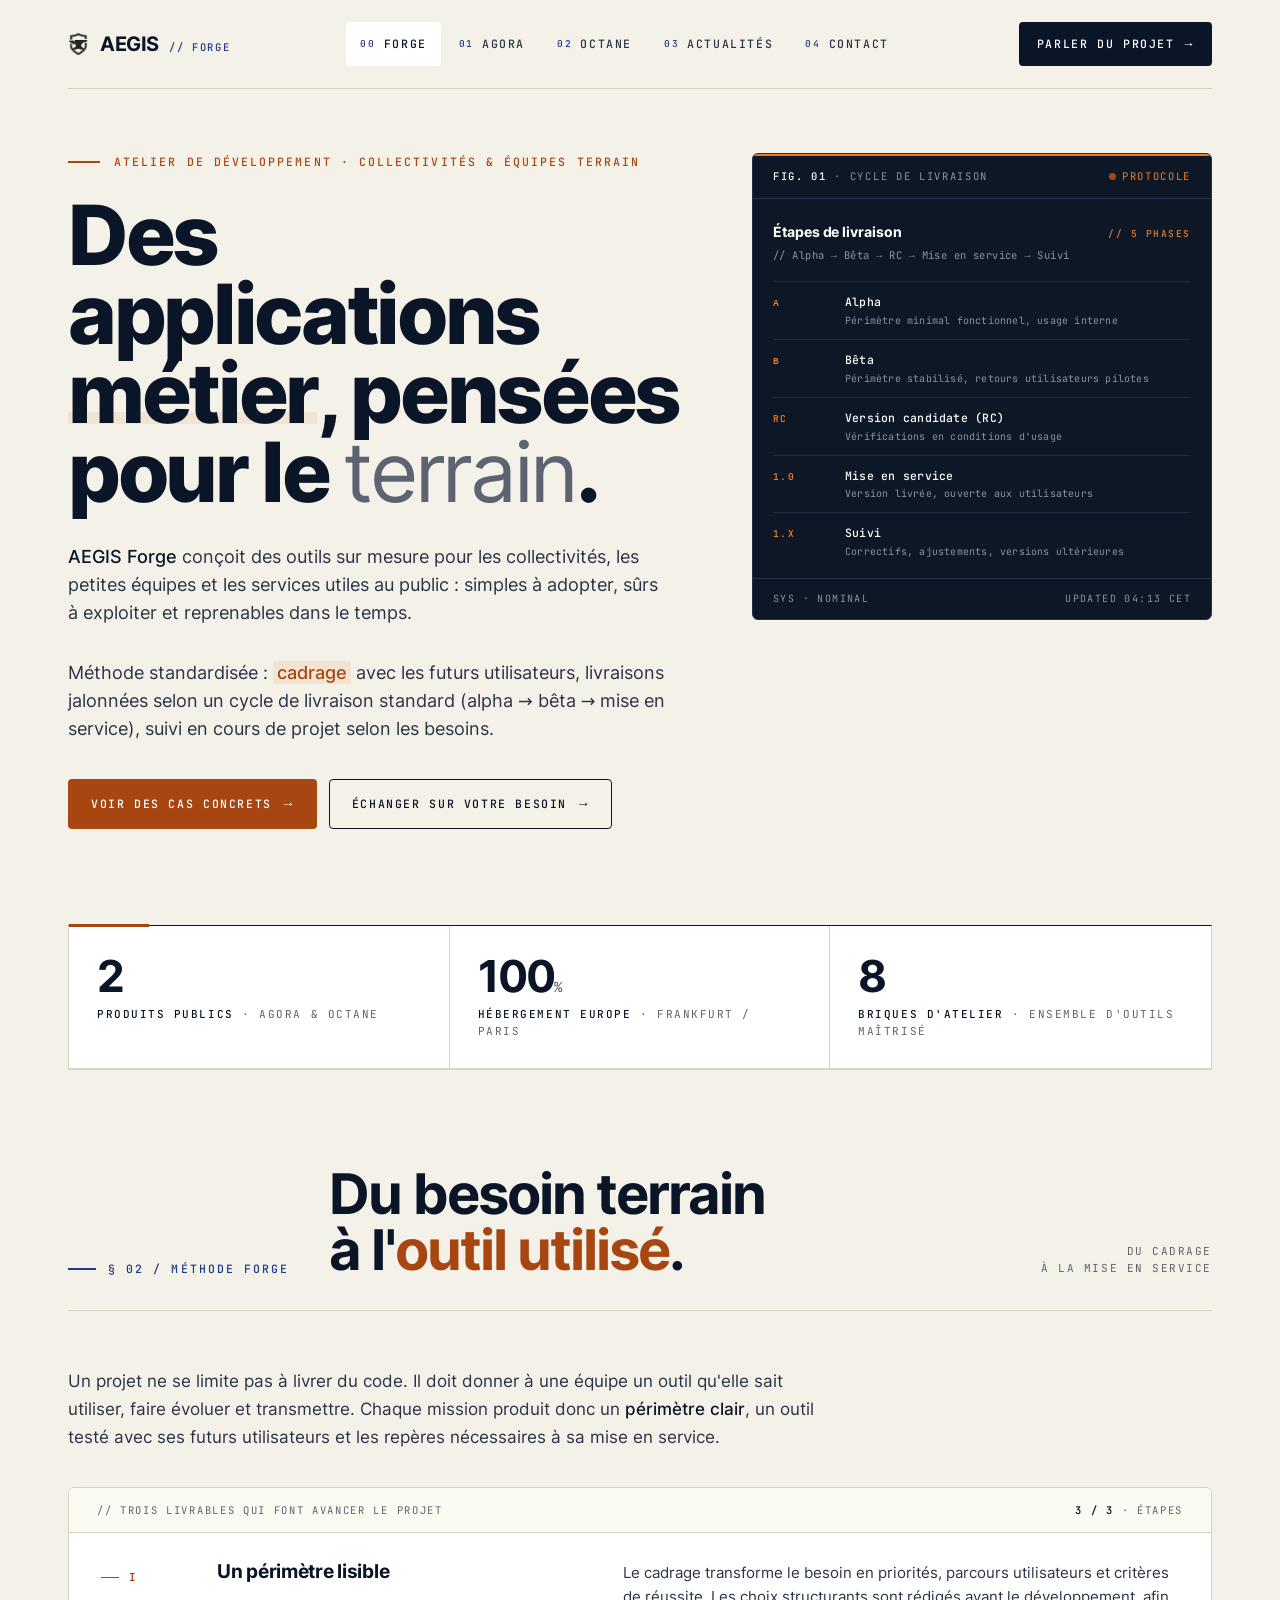
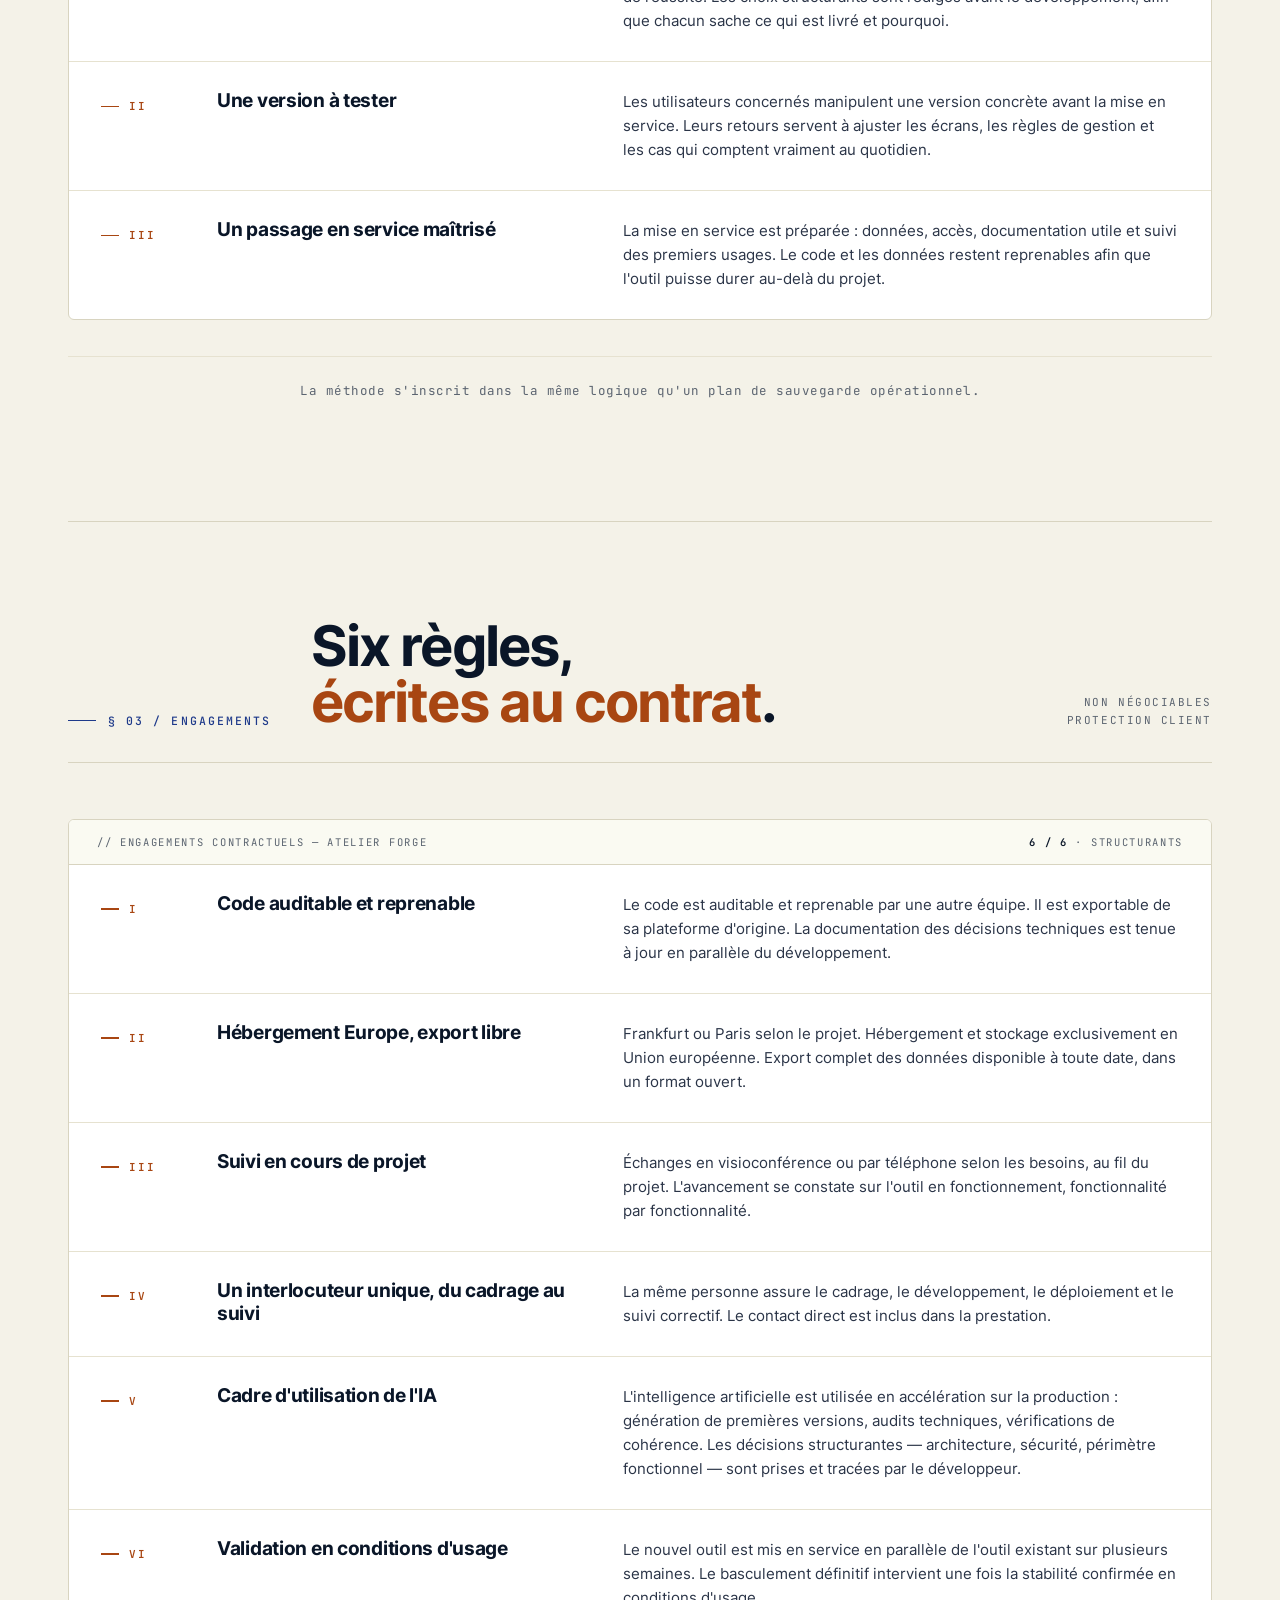
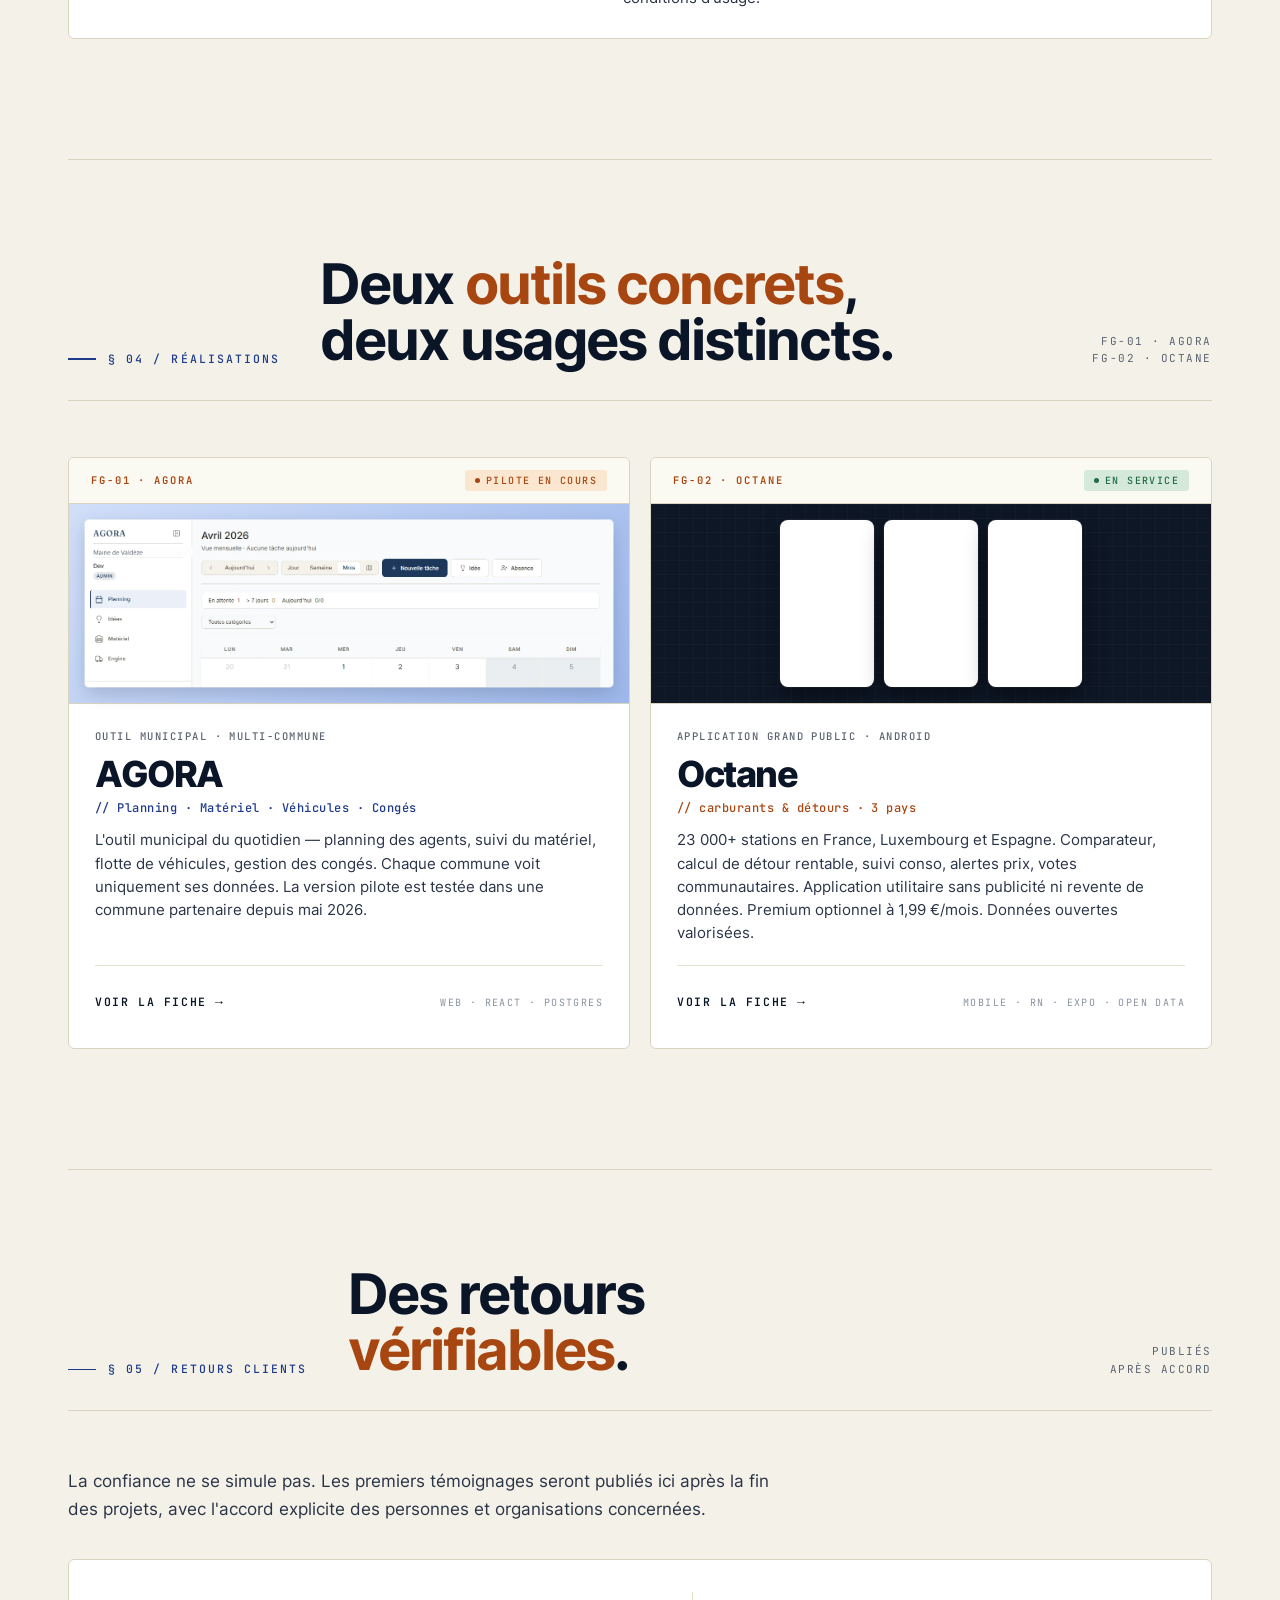
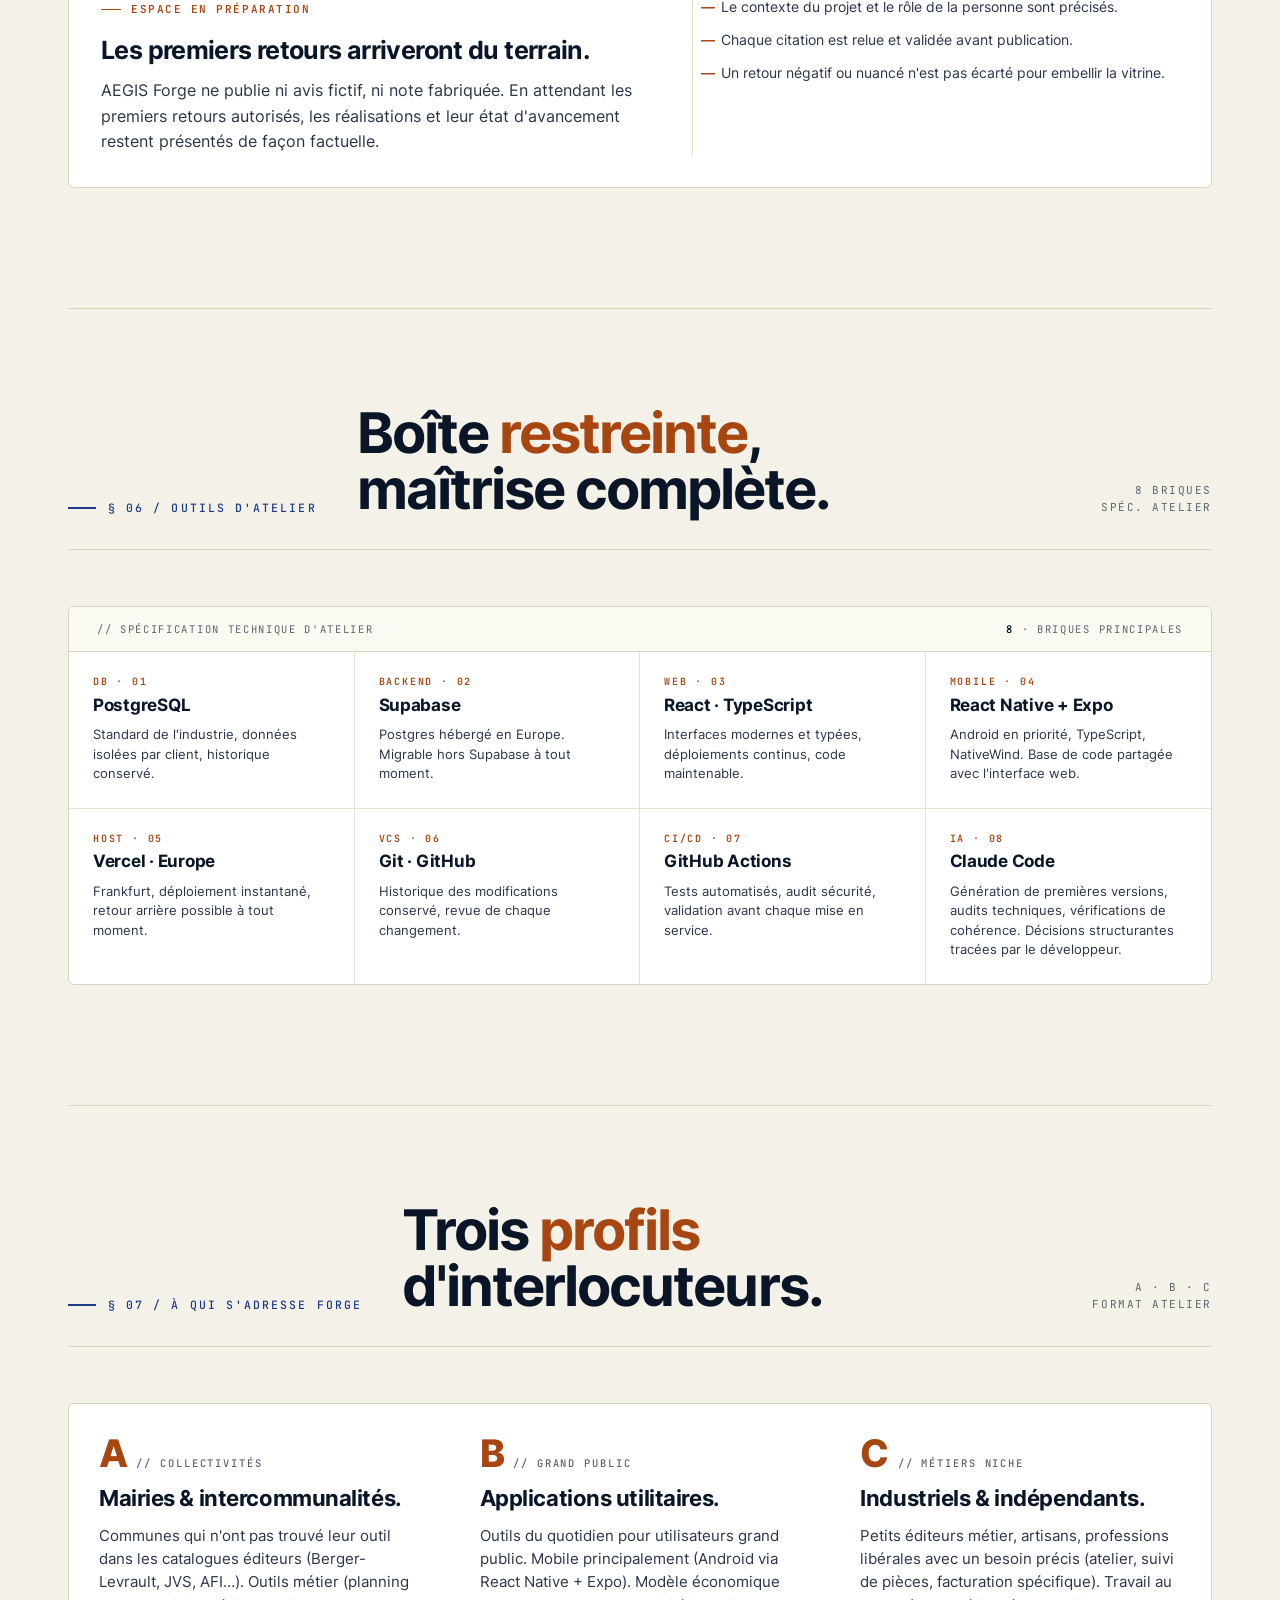
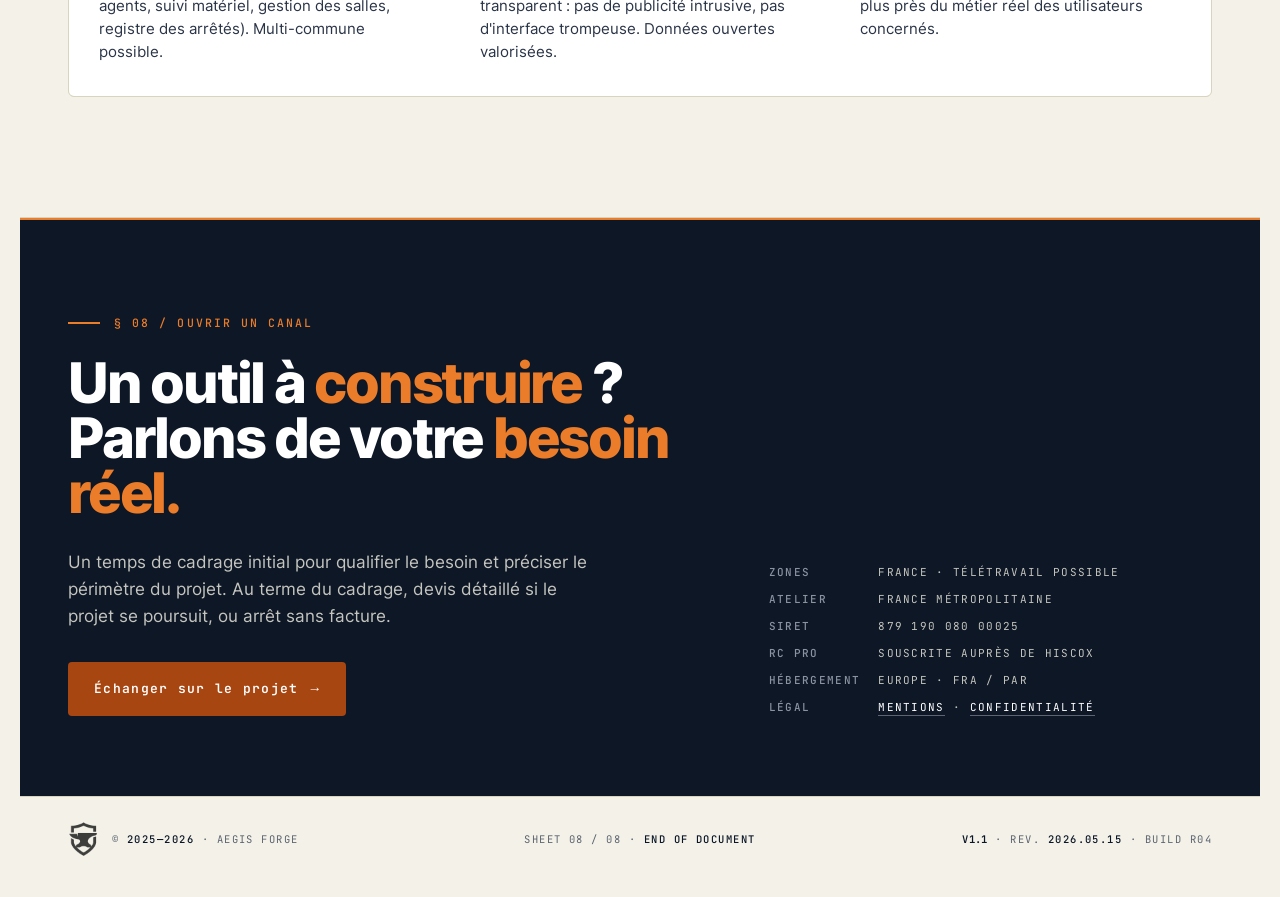
==== commit d90688fd: "Publish latest AEGIS Forge site" ====
--- a/index.html
+++ b/index.html
@@ -10,7 +10,7 @@
 <meta name="referrer" content="strict-origin-when-cross-origin">
 <meta http-equiv="Permissions-Policy" content="camera=(), microphone=(), geolocation=(), payment=(), usb=(), accelerometer=(), gyroscope=()">
 
-<meta name="robots" content="index, follow, noimageindex, max-snippet:160, max-image-preview:standard">
+<meta name="robots" content="index, follow, max-snippet:-1, max-image-preview:large">
 
 <title>AEGIS Forge — Atelier de développement · Applications métier</title>
 <meta name="description" content="AEGIS Forge — atelier de développement pour collectivités et grand public. Code hébergé en Europe, livraison validée en charge réelle.">
@@ -19,8 +19,13 @@
 <meta property="og:type" content="website">
 <meta property="og:site_name" content="AEGIS Forge">
 <meta property="og:locale" content="fr_FR">
-
-<meta name="twitter:card" content="summary">
+<meta property="og:image" content="https://aegis-forge.fr/rss/og-forge.png">
+<meta property="og:image:width" content="1200">
+<meta property="og:image:height" content="630">
+<meta property="og:image:alt" content="AEGIS Forge — atelier d'applications souveraines pour les collectivités">
+
+<meta name="twitter:card" content="summary_large_image">
+<meta name="twitter:image" content="https://aegis-forge.fr/rss/og-forge.png">
 <meta name="twitter:title" content="AEGIS Forge — Atelier de développement européen">
 <meta name="twitter:description" content="Outils métier pour collectivités et applications utilitaires grand public. Hébergement européen, données exportables.">
 
@@ -44,7 +49,7 @@
 <script src="_shared/contact-modal.js" defer></script>
 <link rel="stylesheet" href="_shared/lightbox.css">
 <script src="_shared/lightbox.js" defer></script>
-<link rel="icon" href="data:image/svg+xml,<svg xmlns='http://www.w3.org/2000/svg' viewBox='0 0 32 32'><rect x='6' y='6' width='20' height='20' fill='none' stroke='%23d96a18' stroke-width='2'/><rect x='12' y='12' width='8' height='8' fill='none' stroke='%23d96a18' stroke-width='1.5' transform='rotate(45 16 16)'/></svg>">
+<link rel="icon" type="image/webp" href="rss/aegis-forge-icon.webp">
 
 <style>
 /* ─── HERO ─── */
@@ -424,7 +429,7 @@
   font-family: var(--mono); font-size: 11.5px;
   letter-spacing: 0.14em; text-transform: uppercase;
   color: var(--ink); font-weight: 600;
-  display: inline-flex; align-items: center; gap: 8px;
+  display: inline-flex; align-items: center; gap: 8px; min-height: 44px;
   transition: gap .15s;
 }
 .real-link::after { content: '→'; font-size: 13px; }
@@ -433,6 +438,63 @@
   font-family: var(--mono); font-size: 10px;
   letter-spacing: 0.14em; color: var(--ink-4);
   text-transform: uppercase;
+}
+
+/* ─── RETOURS CLIENTS ─── */
+.feedback-sec { padding: 96px 0 120px; border-top: 1px solid var(--line); }
+.feedback-intro {
+  max-width: 720px;
+  margin: 0 0 36px;
+  font-family: var(--sans);
+  font-size: 17px;
+  line-height: 1.65;
+  color: var(--ink-2);
+}
+.feedback-panel {
+  display: grid;
+  grid-template-columns: 1.15fr 1fr;
+  gap: 32px;
+  padding: 32px;
+  background: var(--surf);
+  border: 1px solid var(--line);
+  border-radius: 6px;
+}
+.feedback-status {
+  display: inline-flex;
+  align-items: center;
+  gap: 10px;
+  font-family: var(--mono);
+  font-size: 11px;
+  letter-spacing: .14em;
+  text-transform: uppercase;
+  color: var(--sig);
+  font-weight: 600;
+}
+.feedback-status::before { content: ''; width: 20px; height: 1.5px; background: currentColor; }
+.feedback-panel h3 {
+  margin-top: 18px;
+  font-family: var(--display);
+  font-size: 25px;
+  line-height: 1.12;
+  letter-spacing: -.025em;
+}
+.feedback-panel p { margin-top: 14px; color: var(--ink-2); line-height: 1.6; }
+.feedback-rules {
+  display: grid;
+  gap: 12px;
+  align-content: start;
+  padding: 4px 0 4px 28px;
+  border-left: 1px solid var(--line-2);
+  list-style: none;
+}
+.feedback-rules li {
+  position: relative;
+  font-size: 14px;
+  line-height: 1.5;
+  color: var(--ink-2);
+}
+.feedback-rules li::before {
+  content: '—'; position: absolute; left: -20px; color: var(--sig); font-weight: 600;
 }
 
 /* ─── STACK ─── */
@@ -572,7 +634,7 @@
 .contact-mail {
   display: inline-flex; align-items: center; gap: 12px;
   padding: 16px 26px;
-  background: var(--sig); color: #0a1628;
+  background: var(--sig); color: var(--surf);
   font-family: var(--mono); font-size: 13px;
   letter-spacing: 0.1em; font-weight: 600;
   border-radius: 4px;
@@ -594,17 +656,32 @@
 @media (max-width: 920px) {
   .fhero-grid { grid-template-columns: 1fr; }
   .real-grid { grid-template-columns: 1fr; }
+  .feedback-panel { grid-template-columns: 1fr; gap: 24px; }
+  .feedback-rules { padding: 24px 0 0; border-left: none; border-top: 1px solid var(--line-2); }
   .stack-grid { grid-template-columns: 1fr 1fr; }
   .aud-grid { grid-template-columns: 1fr; }
   .eng-row { grid-template-columns: 1fr; gap: 12px; }
   .kpi { grid-template-columns: 1fr 1fr; }
+  .kpi-cell:nth-child(2n) { border-right: none; }
+  .kpi-cell:last-child { grid-column: 1 / -1; border-top: 1px solid var(--line-2); }
+  .stack-cell:nth-child(2n) { border-right: none; }
+  .stack-cell:nth-child(-n+2) { border-top: none; }
+  .stack-cell:nth-child(n+3) { border-top: 1px solid var(--line-2); }
   .contact-grid { grid-template-columns: 1fr; gap: 40px; }
   .contact { margin: 0 -28px; padding-left: 28px; padding-right: 28px; }
 }
 @media (max-width: 600px) {
+  .fhero h1 { font-size: clamp(42px, 13vw, 52px); }
+  .fhero-pre { gap: 8px; letter-spacing: 0.1em; }
+  .fhero-pre::before { width: 18px; }
   .kpi { grid-template-columns: 1fr; }
+  .kpi-cell { border-right: none; border-bottom: 1px solid var(--line-2); }
+  .kpi-cell:last-child { grid-column: auto; border-bottom: none; }
   .stack-grid { grid-template-columns: 1fr; }
   .stack-cell { border-right: none; }
+  .stack-cell:not(:first-child) { border-top: 1px solid var(--line-2); }
+  .stack-cell:first-child { border-top: none; }
+  .real-foot { align-items: flex-start; flex-direction: column; gap: 10px; }
   .contact { margin: 0 -20px; padding-left: 20px; padding-right: 20px; }
 }
 
@@ -617,6 +694,8 @@
 <meta property="og:url" content="https://aegis-forge.fr/">
 </head>
 <body data-screen-label="Forge">
+
+<a class="skip-link" href="#main-content">Aller au contenu principal</a>
 
 <div class="shell">
 
@@ -626,35 +705,37 @@
       <img src="rss/aegis-forge-icon.webp" alt="" width="20" height="24">
       <span class="nav-mark-txt">AEGIS<small class="sig-c">// FORGE</small></span>
     </a>
-    <nav class="nav-links">
-      <a href="aegis-forge.html" class="active"><span>00</span>Forge</a>
+    <nav class="nav-links" aria-label="Navigation principale">
+      <a href="aegis-forge.html" class="active" aria-current="page"><span>00</span>Forge</a>
       <a href="aegis-agora.html"><span>01</span>AGORA</a>
       <a href="forge-octane.html"><span>02</span>Octane</a>
       <a href="actualites.html"><span>03</span>Actualités</a>
       <a href="#contact"><span>04</span>Contact</a>
     </nav>
-    <a href="#contact" class="nav-cta">Ouvrir un canal</a>
+    <a href="#contact" class="nav-cta">Parler du projet</a>
   </header>
+
+  <main id="main-content">
 
   <!-- HERO -->
   <section class="fhero" data-screen-label="01 Hero">
     <div class="fhero-grid">
       <div class="rv">
-        <div class="fhero-pre">Atelier de développement · Applications métier &amp; grand public</div>
+        <div class="fhero-pre">Atelier de développement · Collectivités &amp; équipes terrain</div>
         <h1>
-          Applications <span class="acc">métier</span><br>
-          pour collectivités<br>
-          et <span class="ghost">grand public</span>.
+          Des applications<br>
+          <span class="acc">métier</span>, pensées<br>
+          pour le <span class="ghost">terrain</span>.
         </h1>
         <p class="fhero-lede">
-          <strong>AEGIS Forge</strong> est un atelier de développement français. Outils métier pour les collectivités, applications utilitaires pour le grand public.
+          <strong>AEGIS Forge</strong> conçoit des outils sur mesure pour les collectivités, les petites équipes et les services utiles au public : simples à adopter, sûrs à exploiter et reprenables dans le temps.
         </p>
         <p class="fhero-lede">
           Méthode standardisée : <em>cadrage</em> avec les futurs utilisateurs, livraisons jalonnées selon un cycle de livraison standard (alpha → bêta → mise en service), suivi en cours de projet selon les besoins.
         </p>
         <div class="fhero-actions">
-          <a href="#realisations" class="btn btn-sig">Voir les réalisations</a>
-          <a href="#contact" class="btn btn-outline">Ouvrir un canal</a>
+          <a href="#realisations" class="btn btn-sig">Voir des cas concrets</a>
+          <a href="#contact" class="btn btn-outline">Échanger sur votre besoin</a>
         </div>
       </div>
 
@@ -703,7 +784,7 @@
   <section class="kpi rv">
     <div class="kpi-cell">
       <div class="kpi-num">2</div>
-      <div class="kpi-lbl"><b>Produits en service</b> · AGORA &amp; Octane</div>
+      <div class="kpi-lbl"><b>Produits publics</b> · AGORA &amp; Octane</div>
     </div>
     <div class="kpi-cell">
       <div class="kpi-num">100<span>%</span></div>
@@ -719,33 +800,33 @@
   <section class="meth-sec" id="methode" data-screen-label="02 Méthode">
     <div class="section-head rv">
       <div class="section-num">§ 02 / Méthode FORGE</div>
-      <h2 class="section-title">Un <span class="sig-c">protocole</span>,<br>écrit.</h2>
-      <div class="section-meta">PROTOCOLE INTERNE<br>SOCLE DE LIVRAISON</div>
+      <h2 class="section-title">Du besoin terrain<br>à l'<span class="sig-c">outil utilisé</span>.</h2>
+      <div class="section-meta">DU CADRAGE<br>À LA MISE EN SERVICE</div>
     </div>
 
     <div class="meth-intro rv">
-      <p>Un projet démarre par un <strong>cadrage écrit</strong>, des décisions d'architecture tracées et des garde-fous documentés. La méthode tient sur les mêmes principes qu'un dispositif opérationnel : phases nommées, traçabilité des décisions, anticipation des défaillances.</p>
+      <p>Un projet ne se limite pas à livrer du code. Il doit donner à une équipe un outil qu'elle sait utiliser, faire évoluer et transmettre. Chaque mission produit donc un <strong>périmètre clair</strong>, un outil testé avec ses futurs utilisateurs et les repères nécessaires à sa mise en service.</p>
     </div>
 
     <div class="eng rv">
       <div class="eng-head">
-        <span>// Trois piliers structurants</span>
-        <span><b>3 / 3</b> · socle</span>
+        <span>// Trois livrables qui font avancer le projet</span>
+        <span><b>3 / 3</b> · étapes</span>
       </div>
       <div class="eng-row">
         <div class="eng-num">i</div>
-        <div class="eng-t">Cadrage avant code</div>
-        <div class="eng-b">Brief écrit, architecture délibérée en amont, décisions techniques tracées et datées. Chaque choix structurant laisse une trace consultable au cours de la vie du projet.</div>
+        <div class="eng-t">Un périmètre lisible</div>
+        <div class="eng-b">Le cadrage transforme le besoin en priorités, parcours utilisateurs et critères de réussite. Les choix structurants sont rédigés avant le développement, afin que chacun sache ce qui est livré et pourquoi.</div>
       </div>
       <div class="eng-row">
         <div class="eng-num">ii</div>
-        <div class="eng-t">Garde-fous explicites</div>
-        <div class="eng-b">Règles de sécurité documentées, audits automatisés intégrés au cycle de livraison, gestion des dépendances tracée. Ces règles sont fixées au cadrage du projet et s'appliquent à chaque mise en service.</div>
+        <div class="eng-t">Une version à tester</div>
+        <div class="eng-b">Les utilisateurs concernés manipulent une version concrète avant la mise en service. Leurs retours servent à ajuster les écrans, les règles de gestion et les cas qui comptent vraiment au quotidien.</div>
       </div>
       <div class="eng-row">
         <div class="eng-num">iii</div>
-        <div class="eng-t">Résilience par défaut</div>
-        <div class="eng-b">Plans de bascule fournisseur, données exportables, dépendances cartographiées. Ces éléments sont définis à la conception du projet et tenus à jour pendant la vie de l'outil.</div>
+        <div class="eng-t">Un passage en service maîtrisé</div>
+        <div class="eng-b">La mise en service est préparée : données, accès, documentation utile et suivi des premiers usages. Le code et les données restent reprenables afin que l'outil puisse durer au-delà du projet.</div>
       </div>
     </div>
 
@@ -803,8 +884,8 @@
   <!-- RÉALISATIONS -->
   <section class="real-sec" id="realisations" data-screen-label="04 Réalisations">
     <div class="section-head rv">
-      <div class="section-num">§ 04 / Réalisations en service</div>
-      <h2 class="section-title">Deux <span class="sig-c">produits publics</span>,<br>deux audiences distinctes.</h2>
+      <div class="section-num">§ 04 / Réalisations</div>
+      <h2 class="section-title">Deux <span class="sig-c">outils concrets</span>,<br>deux usages distincts.</h2>
       <div class="section-meta">FG-01 · AGORA<br>FG-02 · OCTANE</div>
     </div>
 
@@ -813,16 +894,16 @@
       <article class="real rv">
         <div class="real-head">
           <div class="real-id">FG-01 · AGORA</div>
-          <span class="chip live">En service</span>
+          <span class="chip dev">Pilote en cours</span>
         </div>
         <div class="real-vis real-vis-shot is-desktop">
-          <img src="rss/agora-screen-planning.png" alt="AGORA — vue planning mensuel en production" loading="lazy" decoding="async" data-lightbox>
+          <img src="rss/agora-screen-planning.webp" alt="AGORA — vue du planning mensuel" width="1280" height="1140" loading="lazy" decoding="async" data-lightbox>
         </div>
         <div class="real-body">
           <div class="real-cat">Outil municipal · Multi-commune</div>
           <div class="real-name">AGORA</div>
           <div class="real-tagline">// Planning · Matériel · Véhicules · Congés</div>
-          <p class="real-desc">L'outil municipal du quotidien — planning des agents, suivi matériel, flotte de véhicules, gestion des congés. Chaque commune voit uniquement ses données. En release candidate dans une commune partenaire depuis mai 2026.</p>
+          <p class="real-desc">L'outil municipal du quotidien — planning des agents, suivi du matériel, flotte de véhicules, gestion des congés. Chaque commune voit uniquement ses données. La version pilote est testée dans une commune partenaire depuis mai 2026.</p>
           <div class="real-foot">
             <a href="aegis-agora.html" class="real-link">Voir la fiche</a>
             <span class="real-tech">Web · React · Postgres</span>
@@ -837,9 +918,9 @@
         </div>
         <div class="real-vis">
           <div class="real-vis-octane-phones">
-            <img src="rss/octane-store-map.png" alt="Octane — carte des stations colorées par prix" loading="lazy" decoding="async" data-lightbox>
-            <img src="rss/octane-store-search.png" alt="Octane — recherche par carburant et rayon" loading="lazy" decoding="async" data-lightbox>
-            <img src="rss/octane-store-detour.png" alt="Octane — calculateur de rentabilité du détour" loading="lazy" decoding="async" data-lightbox>
+            <img src="rss/octane-store-map.webp" alt="Octane — carte des stations colorées par prix" width="1242" height="2208" loading="lazy" decoding="async" data-lightbox>
+            <img src="rss/octane-store-search.webp" alt="Octane — recherche par carburant et rayon" width="1242" height="2208" loading="lazy" decoding="async" data-lightbox>
+            <img src="rss/octane-store-detour.webp" alt="Octane — calculateur de rentabilité du détour" width="1242" height="2208" loading="lazy" decoding="async" data-lightbox>
           </div>
         </div>
         <div class="real-body">
@@ -858,9 +939,42 @@
   </section>
 
   <!-- STACK -->
-  <section class="stack-sec" id="stack" data-screen-label="05 Stack">
+  <section class="feedback-sec" id="retours" data-screen-label="05 Retours clients">
     <div class="section-head rv">
-      <div class="section-num">§ 05 / Outils d'atelier</div>
+      <div class="section-num">§ 05 / Retours clients</div>
+      <h2 class="section-title">Des retours<br><span class="sig-c">vérifiables</span>.</h2>
+      <div class="section-meta">PUBLIÉS<br>APRÈS ACCORD</div>
+    </div>
+
+    <p class="feedback-intro rv">La confiance ne se simule pas. Les premiers témoignages seront publiés ici après la fin des projets, avec l'accord explicite des personnes et organisations concernées.</p>
+
+    <div class="feedback-panel rv">
+      <div>
+        <div class="feedback-status">Espace en préparation</div>
+        <h3>Les premiers retours arriveront du terrain.</h3>
+        <p>AEGIS Forge ne publie ni avis fictif, ni note fabriquée. En attendant les premiers retours autorisés, les réalisations et leur état d'avancement restent présentés de façon factuelle.</p>
+      </div>
+      <ul class="feedback-rules">
+        <li>Le contexte du projet et le rôle de la personne sont précisés.</li>
+        <li>Chaque citation est relue et validée avant publication.</li>
+        <li>Un retour négatif ou nuancé n'est pas écarté pour embellir la vitrine.</li>
+      </ul>
+    </div>
+
+    <!--
+      Gabarit de témoignage à dupliquer après validation écrite du client.
+      Ne pas afficher de note, de citation ou d'identité sans accord explicite.
+      <figure class="testimonial">
+        <blockquote>« Citation validée par le client. »</blockquote>
+        <figcaption>Prénom NOM · Fonction · Organisation · Projet concerné</figcaption>
+      </figure>
+    -->
+  </section>
+
+  <!-- STACK -->
+  <section class="stack-sec" id="stack" data-screen-label="06 Stack">
+    <div class="section-head rv">
+      <div class="section-num">§ 06 / Outils d'atelier</div>
       <h2 class="section-title">Boîte <span class="sig-c">restreinte</span>,<br>maîtrise complète.</h2>
       <div class="section-meta">8 BRIQUES<br>SPÉC. ATELIER</div>
     </div>
@@ -916,9 +1030,9 @@
   </section>
 
   <!-- AUDIENCES -->
-  <section class="aud-sec" id="audiences" data-screen-label="06 Audiences">
+  <section class="aud-sec" id="audiences" data-screen-label="07 Audiences">
     <div class="section-head rv">
-      <div class="section-num">§ 06 / À qui s'adresse Forge</div>
+      <div class="section-num">§ 07 / À qui s'adresse Forge</div>
       <h2 class="section-title">Trois <span class="sig-c">profils</span><br>d'interlocuteurs.</h2>
       <div class="section-meta">A · B · C<br>FORMAT ATELIER</div>
     </div>
@@ -943,28 +1057,30 @@
   </section>
 
   <!-- CONTACT -->
-  <section class="contact" id="contact" data-screen-label="07 Contact">
+  <section class="contact" id="contact" data-screen-label="08 Contact">
     <div class="contact-inner">
       <div class="contact-grid">
         <div class="rv">
-          <div class="contact-pre">§ 07 / Ouvrir un canal</div>
-          <h2>Un outil à <em>construire</em>&nbsp;?<br>Cadrage initial <em>sans engagement.</em></h2>
+          <div class="contact-pre">§ 08 / Ouvrir un canal</div>
+          <h2>Un outil à <em>construire</em>&nbsp;?<br>Parlons de votre <em>besoin réel.</em></h2>
           <p class="contact-lede">Un temps de cadrage initial pour qualifier le besoin et préciser le périmètre du projet. Au terme du cadrage, devis détaillé si le projet se poursuit, ou arrêt sans facture.</p>
           <div class="contact-actions">
-            <a href="mailto:contact@aegis-forge.fr" class="contact-mail js-aegis-contact">Nous contacter</a>
+            <a href="mailto:contact@aegis-forge.fr" class="contact-mail js-aegis-contact">Échanger sur le projet</a>
           </div>
         </div>
         <div class="contact-meta rv d1">
           <b>Zones</b><span>France · télétravail possible</span>
           <b>Atelier</b><span>France métropolitaine</span>
           <b>SIRET</b><span>879 190 080 00025</span>
-          <b>RC pro</b><span>Décennale développement souscrite</span>
+          <b>RC pro</b><span>Souscrite auprès de Hiscox</span>
           <b>Hébergement</b><span>Europe · FRA / PAR</span>
           <b>Légal</b><span><a href="mentions.html">Mentions</a> · <a href="mentions.html#confidentialite">Confidentialité</a></span>
         </div>
       </div>
     </div>
   </section>
+
+  </main>
 
 </div>
 
@@ -974,7 +1090,7 @@
     <img src="rss/aegis-forge-icon.webp" alt="AEGIS Forge" width="30" height="36" class="foot-logo">
     <span>© <b>2025—2026</b> · AEGIS Forge</span>
   </div>
-  <div>SHEET 07 / 07 · <b>END OF DOCUMENT</b></div>
+  <div>SHEET 08 / 08 · <b>END OF DOCUMENT</b></div>
   <div class="foot-ver"><span class="v">v1.1</span> · REV. <b>2026.05.15</b> · BUILD r04</div>
 </footer>
 
--- a/_shared/operational.css
+++ b/_shared/operational.css
@@ -35,7 +35,7 @@
   --pri-ghost: rgba(30,58,138,0.08);
 
   /* Orange tactique — signal */
-  --sig:       #d96a18;
+  --sig:       #a84612;
   --sig-2:     #ea7c2a;
   --sig-soft:  #fbe7d0;
   --sig-ghost: rgba(217,106,24,0.10);
@@ -43,7 +43,7 @@
   /* Critique / nominal */
   --crit:      #c43838;
   --crit-soft: #fcdcdc;
-  --ok:        #2d7a4e;
+  --ok:        #236b45;
   --ok-soft:   #d4e9da;
 
   /* Typo */
@@ -54,6 +54,7 @@
   --ease:    cubic-bezier(0.22, 1, 0.36, 1);
 }
 
+html { scroll-behavior: smooth; }
 html, body { background: var(--bg); color: var(--ink); }
 body {
   font-family: var(--sans);
@@ -67,6 +68,28 @@
 em { font-style: normal; }
 strong { font-weight: 400; }
 
+/* Accessibilité : le focus clavier doit être visible sur chaque parcours. */
+:where(a, button, input, textarea, select, [tabindex]):focus-visible {
+  outline: 3px solid var(--pri-2);
+  outline-offset: 3px;
+}
+
+.skip-link {
+  position: fixed;
+  top: 12px;
+  left: 12px;
+  z-index: 10000;
+  padding: 10px 14px;
+  background: var(--ink);
+  color: var(--surf);
+  border-radius: 4px;
+  font: 600 12px/1 var(--mono);
+  letter-spacing: 0.04em;
+  transform: translateY(-160%);
+  transition: transform .15s var(--ease);
+}
+.skip-link:focus { transform: translateY(0); }
+
 /* ─── Glyphe AEGIS récurrent ─── */
 .glyph {
   display: inline-block;
@@ -122,7 +145,7 @@
   gap: 32px;
   border-bottom: 1px solid var(--line);
 }
-.nav-mark { display: flex; align-items: center; gap: 12px; color: var(--ink); }
+.nav-mark { display: flex; align-items: center; gap: 12px; min-height: 44px; color: var(--ink); }
 .nav-mark .glyph { color: var(--ink); }
 .nav-mark-txt {
   font-family: var(--display);
@@ -146,9 +169,10 @@
   font-family: var(--mono); font-size: 11.5px;
   letter-spacing: 0.14em; text-transform: uppercase;
   color: var(--ink-2); font-weight: 500;
+  min-height: 44px;
   padding: 8px 14px;
   border-radius: 4px;
-  display: flex; gap: 8px; align-items: center;
+  display: flex; gap: 8px; align-items: center; justify-content: center;
   transition: all .15s;
 }
 .nav-links a span {
@@ -157,7 +181,7 @@
 .nav-links a:hover { background: var(--surf); color: var(--ink); }
 .nav-links a.active { color: var(--ink); background: var(--surf); }
 .nav-cta {
-  display: inline-flex; align-items: center; gap: 10px;
+  display: inline-flex; align-items: center; gap: 10px; min-height: 44px;
   padding: 11px 18px;
   background: var(--ink); color: var(--surf);
   font-family: var(--mono); font-size: 11.5px;
@@ -340,7 +364,7 @@
   text-transform: uppercase;
 }
 .foot b { color: var(--ink); font-weight: 500; }
-.foot a { color: var(--ink-2); transition: color .15s; }
+.foot a { color: var(--ink-2); display: inline-flex; align-items: center; min-height: 24px; transition: color .15s; }
 .foot a:hover { color: var(--ink); }
 .foot > div:nth-child(2) { text-align: center; }
 .foot > div:last-child { text-align: right; }
@@ -517,7 +541,7 @@
 .contact-mail {
   display: inline-flex; align-items: center; gap: 12px;
   padding: 16px 26px;
-  background: var(--sig); color: #0a1628;
+  background: var(--sig); color: var(--surf);
   font-family: var(--mono); font-size: 13px;
   letter-spacing: 0.1em; font-weight: 600;
   border-radius: 4px;
@@ -549,7 +573,21 @@
   .shell { padding: 0 28px; }
   .section-head { grid-template-columns: 1fr; gap: 20px; }
   .section-meta { text-align: left; }
-  .nav-links { display: none; }
+  .nav {
+    grid-template-columns: minmax(0, 1fr) auto;
+    gap: 16px;
+  }
+  .nav-links {
+    display: flex;
+    grid-column: 1 / -1;
+    grid-row: 2;
+    justify-content: flex-start;
+    gap: 4px;
+    overflow-x: auto;
+    padding: 2px 0 4px;
+    scrollbar-width: thin;
+  }
+  .nav-links a { flex: 0 0 auto; }
   .fhero-grid { grid-template-columns: 1fr; gap: 40px; }
   .kpi { grid-template-columns: 1fr 1fr; }
   .contact-grid { grid-template-columns: 1fr; gap: 40px; }
@@ -557,6 +595,22 @@
 }
 @media (max-width: 600px) {
   .shell { padding: 0 20px; }
+  .nav { padding: 16px 0; }
+  .nav-mark-txt { font-size: 18px; }
+  .nav-mark-txt small { display: none; }
+  .nav-cta { padding: 10px 12px; font-size: 10px; }
+  .nav-links { margin: 0 -4px; padding-left: 4px; padding-right: 4px; }
   .kpi { grid-template-columns: 1fr; }
   .contact { margin: 0 -20px; padding-left: 20px; padding-right: 20px; }
 }
+
+@media (prefers-reduced-motion: reduce) {
+  html { scroll-behavior: auto; }
+  *, *::before, *::after { scroll-behavior: auto !important; }
+  *, *::before, *::after {
+    animation-duration: .01ms !important;
+    animation-iteration-count: 1 !important;
+    transition-duration: .01ms !important;
+  }
+  .rv { opacity: 1; transform: none; transition: none; }
+}
--- a/_shared/contact-modal.css
+++ b/_shared/contact-modal.css
@@ -138,6 +138,35 @@
   font-family: inherit;
 }
 
+.aegis-cm__help {
+  margin: 0;
+  font-size: 12px;
+  line-height: 1.45;
+  opacity: .72;
+}
+
+.aegis-cm__consent {
+  display: grid;
+  grid-template-columns: 18px 1fr;
+  gap: 10px;
+  align-items: start;
+  font-size: 12px;
+  line-height: 1.45;
+}
+
+.aegis-cm__consent input {
+  width: 16px;
+  height: 16px;
+  margin-top: 1px;
+  accent-color: var(--ink, #111);
+}
+
+.aegis-cm__consent a {
+  color: inherit;
+  text-decoration: underline;
+  text-underline-offset: 2px;
+}
+
 .aegis-cm__actions {
   display: flex;
   align-items: center;
@@ -172,6 +201,10 @@
 }
 
 .aegis-cm__fallback {
+  display: flex;
+  align-items: center;
+  gap: 8px;
+  flex-wrap: wrap;
   font-size: 12px;
   opacity: 0.7;
   margin: 0;
@@ -180,6 +213,18 @@
 .aegis-cm__fallback a {
   color: inherit;
   text-decoration: underline;
+}
+
+.aegis-cm__copy {
+  appearance: none;
+  border: 0;
+  background: transparent;
+  color: inherit;
+  cursor: pointer;
+  font: inherit;
+  padding: 4px 0;
+  text-decoration: underline;
+  text-underline-offset: 2px;
 }
 
 .aegis-cm__status {
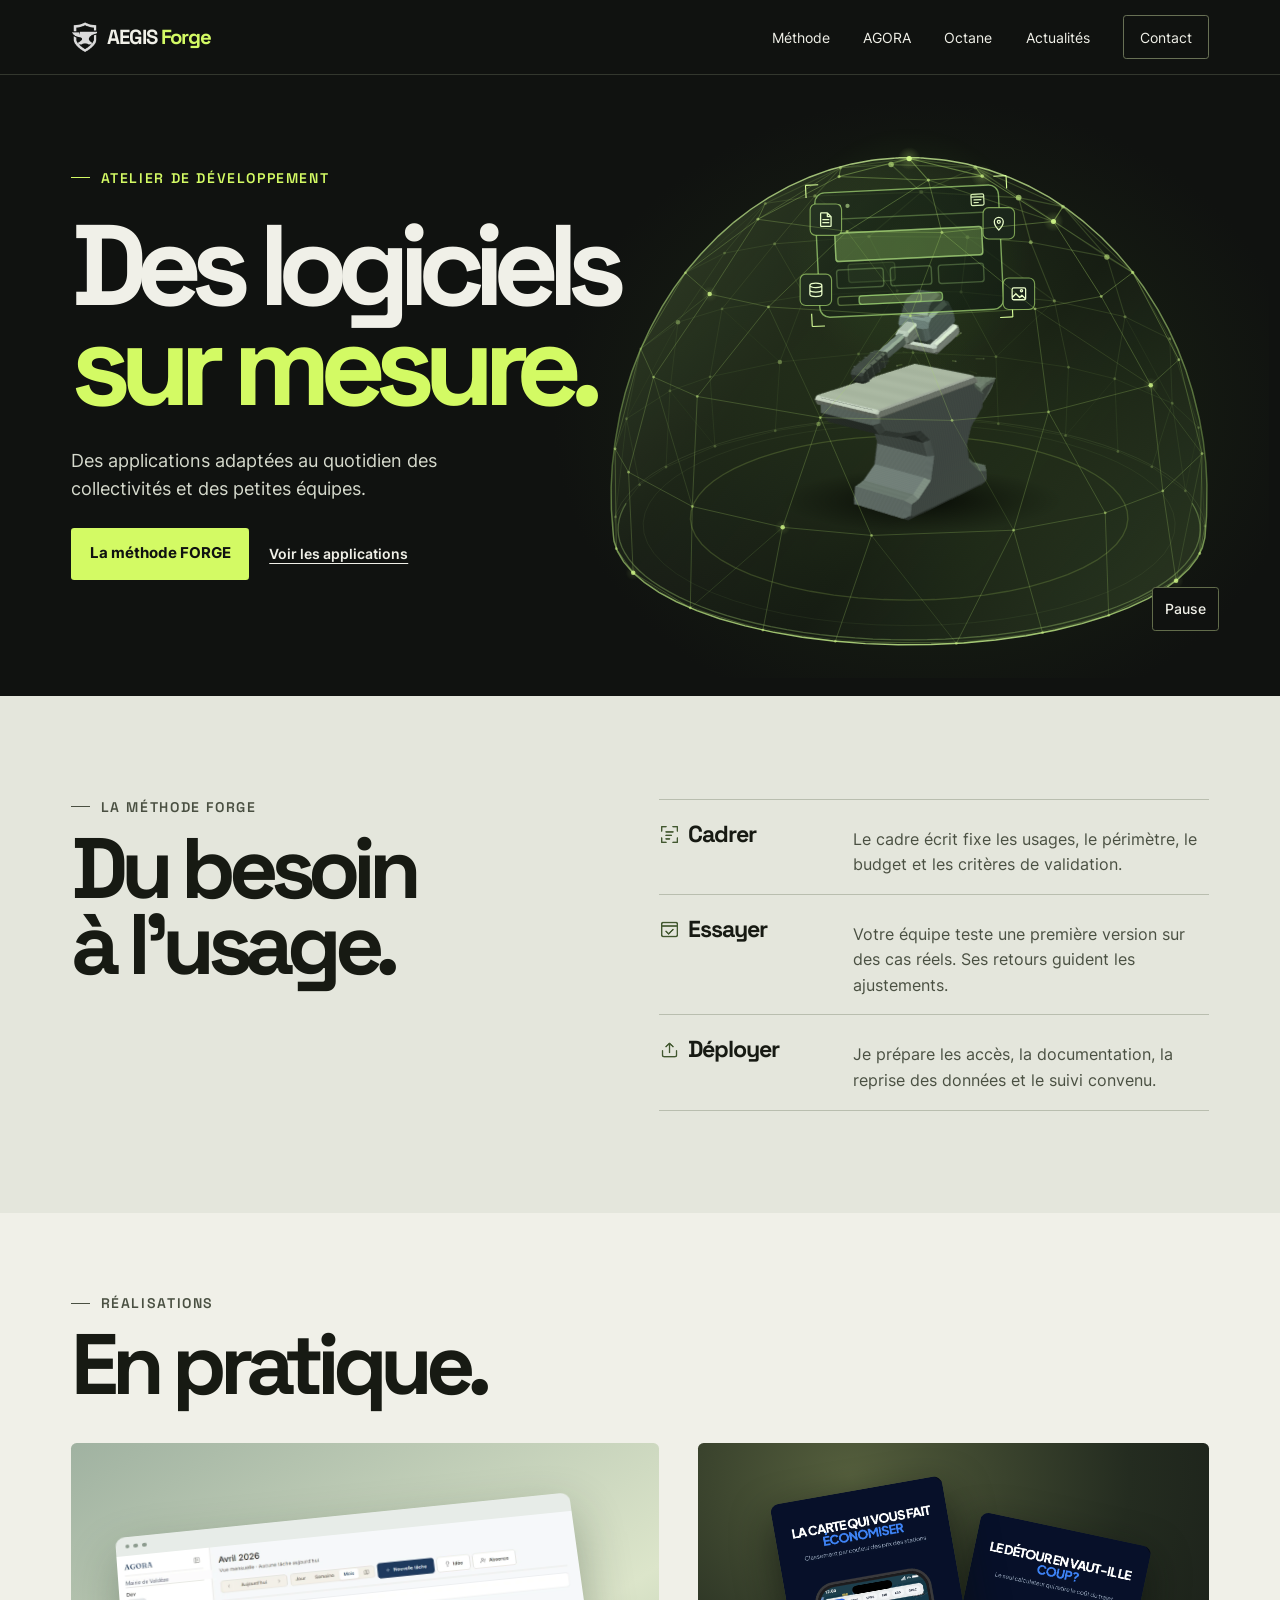
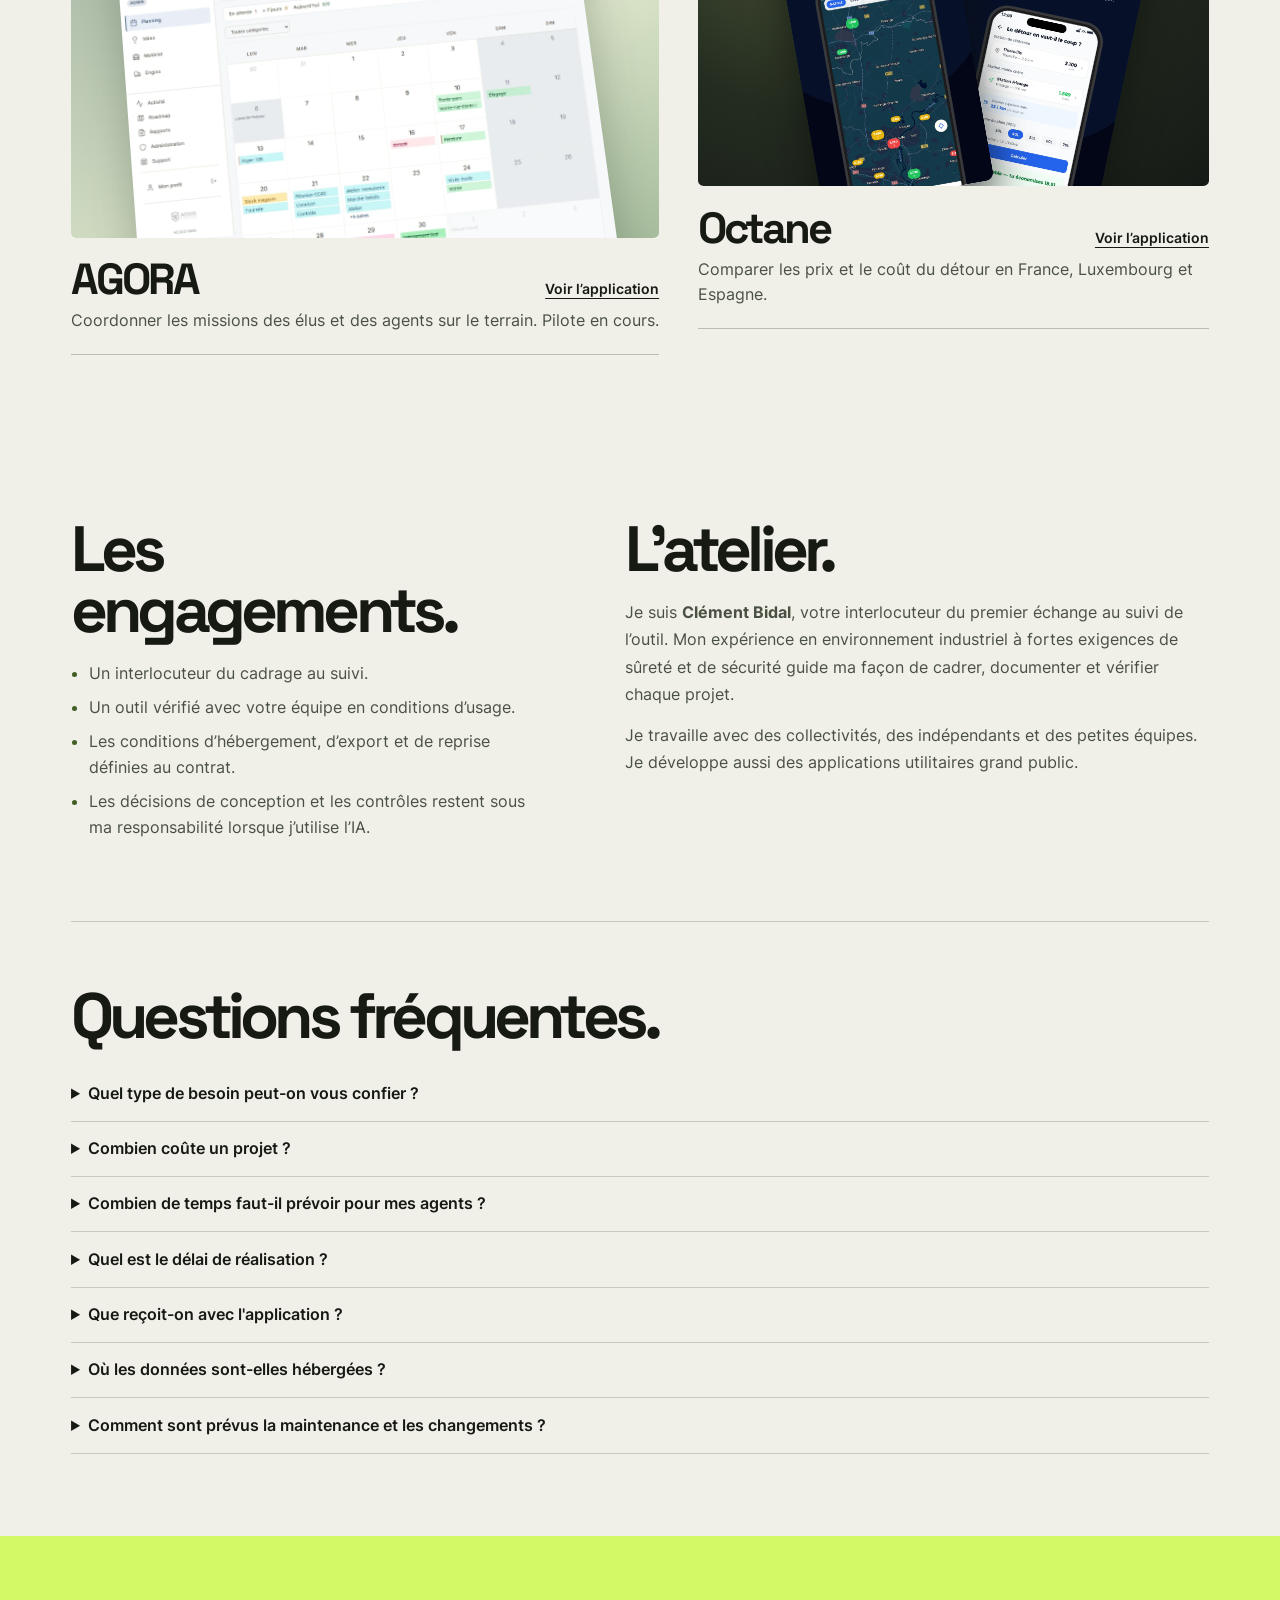
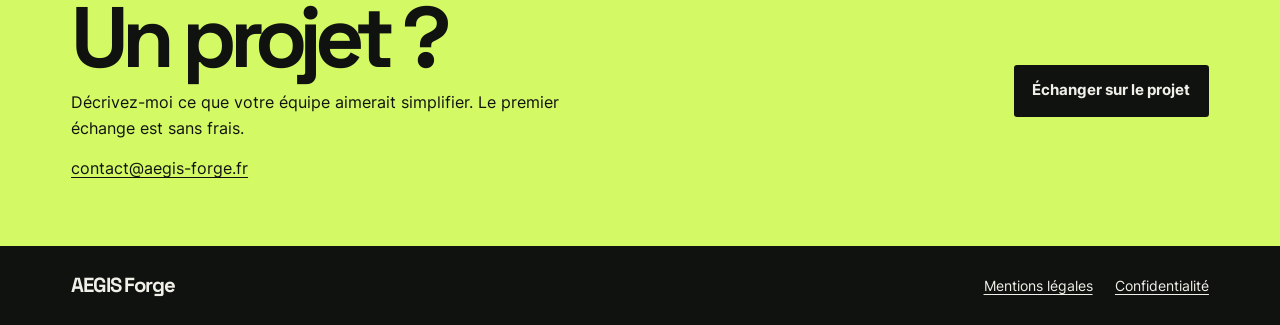
==== commit e5320125: "Publier la nouvelle vitrine AEGIS Forge Source : ba3e1d4cdd6d50c504c9d24121d6b916f69472fb Distributi" ====
--- a/index.html
+++ b/index.html
@@ -4,18 +4,14 @@
 <meta charset="UTF-8">
 <meta name="viewport" content="width=device-width, initial-scale=1.0">
 
-<meta http-equiv="Content-Security-Policy" content="default-src 'self'; script-src 'self' 'unsafe-inline'; style-src 'self' 'unsafe-inline'; font-src 'self'; img-src 'self' data:; connect-src 'self' https://formspree.io; frame-ancestors 'none'; form-action 'self' https://formspree.io; base-uri 'self'; object-src 'none'; upgrade-insecure-requests">
-<meta http-equiv="X-Content-Type-Options" content="nosniff">
-<meta http-equiv="X-Frame-Options" content="DENY">
+<meta http-equiv="Content-Security-Policy" content="default-src 'self'; script-src 'self' 'sha256-q91c5NcbT87bqwA6u65L987M8qFLlBqKumV061gEGKI='; style-src 'self' 'unsafe-inline'; font-src 'self'; img-src 'self' data:; connect-src 'self' https://formspree.io; form-action 'self' https://formspree.io; base-uri 'self'; object-src 'none'; upgrade-insecure-requests">
 <meta name="referrer" content="strict-origin-when-cross-origin">
-<meta http-equiv="Permissions-Policy" content="camera=(), microphone=(), geolocation=(), payment=(), usb=(), accelerometer=(), gyroscope=()">
-
 <meta name="robots" content="index, follow, max-snippet:-1, max-image-preview:large">
 
 <title>AEGIS Forge — Atelier de développement · Applications métier</title>
-<meta name="description" content="AEGIS Forge — atelier de développement pour collectivités et grand public. Code hébergé en Europe, livraison validée en charge réelle.">
+<meta name="description" content="AEGIS Forge — atelier de développement pour collectivités et grand public. Cadrage, développement, documentation et suivi avec un interlocuteur unique.">
 <meta property="og:title" content="AEGIS Forge — Atelier de développement européen">
-<meta property="og:description" content="Atelier de développement français. Outils métier pour collectivités et applications utilitaires grand public. Hébergement européen, données exportables.">
+<meta property="og:description" content="Atelier de développement français. Outils métier pour collectivités et applications utilitaires grand public. Périmètre clair, données exportables, suivi défini au projet.">
 <meta property="og:type" content="website">
 <meta property="og:site_name" content="AEGIS Forge">
 <meta property="og:locale" content="fr_FR">
@@ -27,1109 +23,171 @@
 <meta name="twitter:card" content="summary_large_image">
 <meta name="twitter:image" content="https://aegis-forge.fr/rss/og-forge.png">
 <meta name="twitter:title" content="AEGIS Forge — Atelier de développement européen">
-<meta name="twitter:description" content="Outils métier pour collectivités et applications utilitaires grand public. Hébergement européen, données exportables.">
+<meta name="twitter:description" content="Outils métier pour collectivités et applications utilitaires grand public. Périmètre clair, données exportables, suivi défini au projet.">
 
 <script type="application/ld+json">
 {
   "@context": "https://schema.org",
   "@type": "Organization",
   "name": "AEGIS Forge",
+  "founder": { "@type": "Person", "name": "Clément Bidal", "url": "https://aegis-forge.fr/#parcours" },
   "url": "https://aegis-forge.fr/",
   "logo": "https://aegis-forge.fr/rss/aegis-forge-icon.webp",
-  "description": "Atelier de développement français : applications métier pour collectivités et applications utilitaires grand public. Hébergement et stockage des données en Union européenne, données exportables.",
+  "description": "Atelier de développement français : applications métier pour collectivités et applications utilitaires grand public. Cadrage des usages, documentation et reprise des données prévus au projet.",
   "email": "contact@aegis-forge.fr",
   "areaServed": "FR",
   "knowsAbout": ["Souveraineté numérique", "RGPD", "Applications métier pour collectivités"]
 }
 </script>
 
-<link rel="stylesheet" href="_shared/fonts.css">
-<link rel="stylesheet" href="_shared/operational.css">
-<link rel="stylesheet" href="_shared/contact-modal.css">
-<script src="_shared/contact-modal.js" defer></script>
-<link rel="stylesheet" href="_shared/lightbox.css">
-<script src="_shared/lightbox.js" defer></script>
+<link rel="stylesheet" href="_shared/fonts.css?v=f6b8a55ffea1">
+<link rel="stylesheet" href="_shared/contact-modal.css?v=d048da4ac8a4">
+<link rel="stylesheet" href="_shared/forge-accueil.css?v=39a3b1a6713d">
 <link rel="icon" type="image/webp" href="rss/aegis-forge-icon.webp">
-
-<style>
-/* ─── HERO ─── */
-.fhero {
-  padding: 64px 0 96px;
-  position: relative;
-}
-.fhero-grid {
-  display: grid;
-  grid-template-columns: 1fr 460px;
-  gap: 56px;
-  align-items: start;
-}
-.fhero-pre {
-  font-family: var(--mono);
-  font-size: 11.5px; letter-spacing: 0.18em;
-  color: var(--sig); text-transform: uppercase;
-  margin-bottom: 24px;
-  display: flex; align-items: center; gap: 14px;
-  font-weight: 500;
-}
-.fhero-pre::before {
-  content: ''; width: 32px; height: 1.5px; background: var(--sig);
-}
-.fhero h1 {
-  font-family: var(--display);
-  font-weight: 800;
-  font-size: clamp(52px, 6.5vw, 88px);
-  line-height: 0.95;
-  letter-spacing: -0.04em;
-  color: var(--ink);
-  max-width: 720px;
-}
-.fhero h1 .acc {
-  display: inline-block;
-  position: relative;
-}
-.fhero h1 .acc::after {
-  content: ''; position: absolute;
-  left: 0; right: 0; bottom: 8px;
-  height: 12px;
-  background: var(--sig-ghost);
-  z-index: -1;
-}
-.fhero h1 .ghost { color: var(--ink-3); font-weight: 400; }
-.fhero-lede {
-  margin-top: 32px;
-  font-family: var(--sans);
-  font-size: 17.5px;
-  line-height: 1.6;
-  color: var(--ink-2);
-  max-width: 600px;
-}
-.fhero-lede strong { color: var(--ink); font-weight: 500; }
-.fhero-lede em {
-  font-style: normal; color: var(--sig); font-weight: 500;
-  background: var(--sig-ghost); padding: 1px 4px; border-radius: 2px;
-}
-.fhero-actions {
-  margin-top: 36px;
-  display: flex; gap: 12px;
-}
-
-/* ─── SPRINT DASH (right of hero) ─── */
-.sprint {
-  background: var(--surf-deep);
-  border: 1px solid var(--line-deep);
-  border-radius: 6px;
-  color: #e8eaf0;
-  font-family: var(--mono);
-  overflow: hidden;
-  position: relative;
-}
-.sprint::before {
-  content: ''; position: absolute; top: 0; left: 0; right: 0; height: 2px;
-  background: var(--sig-2);
-}
-.sprint-head {
-  padding: 14px 20px;
-  border-bottom: 1px solid var(--line-deep);
-  display: flex; justify-content: space-between; align-items: center;
-  font-family: var(--mono); font-size: 10.5px;
-  letter-spacing: 0.16em; text-transform: uppercase;
-  color: var(--ink-4);
-}
-.sprint-head b { color: #fff; font-weight: 500; }
-.sprint-head .live {
-  color: var(--sig-2); display: inline-flex; align-items: center; gap: 6px;
-}
-.sprint-head .live::before {
-  content: ''; width: 7px; height: 7px; background: var(--sig);
-  border-radius: 50%;
-  box-shadow: 0 0 0 0 rgba(217,106,24,0.5);
-  animation: sprint-pulse 2.4s infinite;
-}
-@keyframes sprint-pulse {
-  0%, 100% { box-shadow: 0 0 0 0 rgba(217,106,24,0.5); }
-  50% { box-shadow: 0 0 0 5px rgba(217,106,24,0); }
-}
-.sprint-body { padding: 22px 20px 8px; }
-.sprint-title {
-  font-family: var(--display); font-weight: 700;
-  font-size: 14px; color: #fff;
-  letter-spacing: -0.005em;
-  display: flex; justify-content: space-between; align-items: baseline;
-  margin-bottom: 4px;
-}
-.sprint-title small {
-  font-family: var(--mono); font-size: 9.5px; letter-spacing: 0.16em;
-  color: var(--sig-2); font-weight: 500;
-}
-.sprint-sub {
-  font-family: var(--mono); font-size: 10.5px;
-  letter-spacing: 0.04em; color: var(--ink-4);
-  margin-bottom: 18px;
-}
-.sprint-day {
-  padding: 11px 0;
-  border-top: 1px solid var(--line-deep-2);
-  display: grid;
-  grid-template-columns: 56px 1fr;
-  gap: 16px; align-items: baseline;
-  font-size: 11.5px;
-}
-.sprint-day:first-of-type { border-top: none; }
-.sprint-day-d {
-  font-family: var(--mono); font-size: 9.5px;
-  letter-spacing: 0.14em; color: var(--sig-2);
-  text-transform: uppercase; font-weight: 600;
-}
-.sprint-day-t {
-  font-family: var(--mono); color: #fff;
-  letter-spacing: 0.02em; font-weight: 500;
-}
-.sprint-day-t small {
-  display: block;
-  font-family: var(--mono); font-weight: 400;
-  font-size: 10px; letter-spacing: 0.02em;
-  color: var(--ink-4); text-transform: none;
-  margin-top: 3px; line-height: 1.4;
-}
-.sprint-foot {
-  padding: 12px 20px;
-  border-top: 1px solid var(--line-deep);
-  font-family: var(--mono); font-size: 10px;
-  letter-spacing: 0.14em; text-transform: uppercase;
-  color: var(--ink-4);
-  display: flex; justify-content: space-between;
-}
-
-/* ─── KPI BAR ─── */
-.kpi {
-  background: var(--surf);
-  border: 1px solid var(--line);
-  border-top: 1.5px solid var(--ink);
-  display: grid;
-  grid-template-columns: repeat(3, 1fr);
-  position: relative;
-}
-.kpi::before {
-  content: ''; position: absolute; top: -1.5px; left: 0;
-  width: 80px; height: 3px; background: var(--sig);
-}
-.kpi-cell {
-  padding: 28px 28px;
-  border-right: 1px solid var(--line);
-  display: flex; flex-direction: column; gap: 8px;
-}
-.kpi-cell:last-child { border-right: none; }
-.kpi-num {
-  font-family: var(--display); font-weight: 700;
-  font-size: 44px; line-height: 1; letter-spacing: -0.04em;
-  color: var(--ink);
-}
-.kpi-num span {
-  font-family: var(--mono); font-weight: 500;
-  font-size: 14px; color: var(--ink-3); letter-spacing: 0;
-}
-.kpi-lbl {
-  font-family: var(--mono); font-size: 11px;
-  letter-spacing: 0.14em; color: var(--ink-3);
-  text-transform: uppercase; line-height: 1.55;
-}
-.kpi-lbl b { color: var(--ink); font-weight: 500; }
-
-/* ─── MÉTHODE ─── */
-.meth-sec { padding: 96px 0 120px; border-top: 1px solid var(--line); }
-.meth-intro {
-  max-width: 760px;
-  margin: 0 0 36px;
-  font-family: var(--sans);
-  font-size: 17px;
-  line-height: 1.65;
-  color: var(--ink-2);
-}
-.meth-intro strong { color: var(--ink); font-weight: 500; }
-.meth-chute {
-  margin-top: 36px;
-  padding-top: 24px;
-  border-top: 1px solid var(--line-2);
-  text-align: center;
-}
-.meth-chute p {
-  font-family: var(--mono);
-  font-size: 12.5px;
-  letter-spacing: 0.04em;
-  color: var(--ink-3);
-  line-height: 1.55;
-  margin: 0;
-}
-
-/* ─── ENGAGEMENTS ─── */
-.eng-sec { padding: 96px 0 120px; border-top: 1px solid var(--line); }
-.eng {
-  background: var(--surf);
-  border: 1px solid var(--line);
-  border-radius: 6px;
-  overflow: hidden;
-}
-.eng-head {
-  padding: 14px 28px;
-  border-bottom: 1px solid var(--line);
-  background: var(--surf-2);
-  display: flex; justify-content: space-between; align-items: center;
-  font-family: var(--mono); font-size: 10.5px; letter-spacing: 0.16em;
-  color: var(--ink-3); text-transform: uppercase;
-}
-.eng-head b { color: var(--ink); font-weight: 600; }
-.eng-row {
-  display: grid; grid-template-columns: 80px 1fr 1.5fr;
-  gap: 36px; padding: 28px 32px;
-  border-bottom: 1px solid var(--line-2);
-  align-items: baseline;
-  transition: background .15s;
-}
-.eng-row:last-child { border-bottom: none; }
-.eng-row:hover { background: var(--surf-2); }
-.eng-num {
-  font-family: var(--mono); font-weight: 600;
-  font-size: 11px; letter-spacing: 0.18em;
-  color: var(--sig); text-transform: uppercase;
-  display: flex; align-items: center; gap: 10px;
-}
-.eng-num::before {
-  content: ''; width: 18px; height: 1.5px; background: var(--sig);
-}
-.eng-t {
-  font-family: var(--display); font-weight: 700;
-  font-size: 19px; line-height: 1.2;
-  letter-spacing: -0.015em; color: var(--ink);
-}
-.eng-b {
-  font-family: var(--sans); font-size: 15px;
-  line-height: 1.6; color: var(--ink-2);
-}
-
-/* ─── RÉALISATIONS ─── */
-.real-sec { padding: 96px 0 120px; border-top: 1px solid var(--line); }
-.real-grid {
-  display: grid; grid-template-columns: 1fr 1fr; gap: 20px;
-}
-.real {
-  background: var(--surf);
-  border: 1px solid var(--line);
-  border-radius: 6px;
-  overflow: hidden;
-  display: flex; flex-direction: column;
-  transition: all .2s var(--ease);
-}
-.real:hover {
-  transform: translateY(-3px);
-  box-shadow: 0 12px 32px rgba(10,22,40,0.08);
-  border-color: var(--ink-4);
-}
-.real-head {
-  padding: 12px 22px;
-  border-bottom: 1px solid var(--line);
-  background: var(--surf-2);
-  display: flex; justify-content: space-between; align-items: center;
-}
-.real-id {
-  font-family: var(--mono); font-size: 10.5px;
-  letter-spacing: 0.18em; font-weight: 600;
-  text-transform: uppercase; color: var(--sig);
-}
-.real-vis {
-  height: 200px;
-  position: relative;
-  border-bottom: 1px solid var(--line);
-  display: flex; align-items: center; justify-content: center;
-}
-.real:nth-child(1) .real-vis {
-  background: linear-gradient(135deg, oklch(0.90 0.04 264), oklch(0.78 0.08 264));
-}
-.real:nth-child(2) .real-vis {
-  background:
-    linear-gradient(rgba(255,255,255,0.025) 1px, transparent 1px) 0 0 / 14px 14px,
-    linear-gradient(90deg, rgba(255,255,255,0.025) 1px, transparent 1px) 0 0 / 14px 14px,
-    var(--surf-deep);
-  padding: 0;
-  overflow: hidden;
-}
-.real-vis-octane-phones {
-  position: relative;
-  width: 100%; height: 100%;
-  display: flex; align-items: center; justify-content: center;
-  gap: 10px;
-  padding: 16px;
-}
-.real-vis-octane-phones img {
-  height: 100%;
-  width: auto;
-  border-radius: 8px;
-  box-shadow: 0 8px 22px rgba(0,0,0,0.4), 0 0 0 1px rgba(255,255,255,0.06);
-  background: #fff;
-  display: block;
-}
-.real-vis-shot { padding: 16px; }
-.real-vis-shot img {
-  display: block;
-  width: 100%;
-  height: 100%;
-  border-radius: 4px;
-  object-fit: cover;
-  box-shadow: 0 6px 18px rgba(10,22,40,0.18), 0 0 0 1px rgba(255,255,255,0.55);
-  filter: saturate(0.94) contrast(1.02);
-}
-.real-vis-shot.is-desktop img { object-position: top left; }
-.real-vis-shot.is-store {
-  display: flex; align-items: center; justify-content: center;
-  padding: 8px;
-}
-.real-vis-shot.is-store img {
-  width: auto;
-  height: 100%;
-  aspect-ratio: 9 / 19.5;
-  object-fit: cover;
-  object-position: center;
-  border-radius: 6px;
-  box-shadow: 0 10px 24px rgba(28,26,23,0.22), 0 0 0 1px rgba(255,255,255,0.5);
-  filter: none;
-}
-
-.real-body {
-  padding: 24px 26px 24px;
-  display: flex; flex-direction: column; gap: 12px;
-  flex: 1;
-}
-.real-cat {
-  font-family: var(--mono); font-size: 10.5px;
-  letter-spacing: 0.14em; text-transform: uppercase;
-  color: var(--ink-3); font-weight: 500;
-}
-.real-name {
-  font-family: var(--display); font-weight: 800;
-  font-size: 36px; line-height: 0.95;
-  letter-spacing: -0.04em; color: var(--ink);
-}
-.real-tagline {
-  font-family: var(--mono); font-size: 12px;
-  letter-spacing: 0.04em; font-weight: 500;
-  margin-top: -4px;
-}
-.real:nth-child(1) .real-tagline { color: var(--pri); }
-.real:nth-child(2) .real-tagline { color: var(--sig); }
-.real-desc {
-  font-family: var(--sans); font-size: 14.5px;
-  line-height: 1.6; color: var(--ink-2);
-  flex: 1;
-}
-.real-foot {
-  margin-top: 8px; padding-top: 14px;
-  border-top: 1px solid var(--line-2);
-  display: flex; justify-content: space-between; align-items: center;
-}
-.real-link {
-  font-family: var(--mono); font-size: 11.5px;
-  letter-spacing: 0.14em; text-transform: uppercase;
-  color: var(--ink); font-weight: 600;
-  display: inline-flex; align-items: center; gap: 8px; min-height: 44px;
-  transition: gap .15s;
-}
-.real-link::after { content: '→'; font-size: 13px; }
-.real-link:hover { gap: 12px; }
-.real-tech {
-  font-family: var(--mono); font-size: 10px;
-  letter-spacing: 0.14em; color: var(--ink-4);
-  text-transform: uppercase;
-}
-
-/* ─── RETOURS CLIENTS ─── */
-.feedback-sec { padding: 96px 0 120px; border-top: 1px solid var(--line); }
-.feedback-intro {
-  max-width: 720px;
-  margin: 0 0 36px;
-  font-family: var(--sans);
-  font-size: 17px;
-  line-height: 1.65;
-  color: var(--ink-2);
-}
-.feedback-panel {
-  display: grid;
-  grid-template-columns: 1.15fr 1fr;
-  gap: 32px;
-  padding: 32px;
-  background: var(--surf);
-  border: 1px solid var(--line);
-  border-radius: 6px;
-}
-.feedback-status {
-  display: inline-flex;
-  align-items: center;
-  gap: 10px;
-  font-family: var(--mono);
-  font-size: 11px;
-  letter-spacing: .14em;
-  text-transform: uppercase;
-  color: var(--sig);
-  font-weight: 600;
-}
-.feedback-status::before { content: ''; width: 20px; height: 1.5px; background: currentColor; }
-.feedback-panel h3 {
-  margin-top: 18px;
-  font-family: var(--display);
-  font-size: 25px;
-  line-height: 1.12;
-  letter-spacing: -.025em;
-}
-.feedback-panel p { margin-top: 14px; color: var(--ink-2); line-height: 1.6; }
-.feedback-rules {
-  display: grid;
-  gap: 12px;
-  align-content: start;
-  padding: 4px 0 4px 28px;
-  border-left: 1px solid var(--line-2);
-  list-style: none;
-}
-.feedback-rules li {
-  position: relative;
-  font-size: 14px;
-  line-height: 1.5;
-  color: var(--ink-2);
-}
-.feedback-rules li::before {
-  content: '—'; position: absolute; left: -20px; color: var(--sig); font-weight: 600;
-}
-
-/* ─── STACK ─── */
-.stack-sec { padding: 96px 0 120px; border-top: 1px solid var(--line); }
-.stack {
-  background: var(--surf);
-  border: 1px solid var(--line);
-  border-radius: 6px;
-  overflow: hidden;
-}
-.stack-head {
-  padding: 14px 28px;
-  border-bottom: 1px solid var(--line);
-  background: var(--surf-2);
-  display: flex; justify-content: space-between; align-items: center;
-  font-family: var(--mono); font-size: 10.5px; letter-spacing: 0.16em;
-  color: var(--ink-3); text-transform: uppercase;
-}
-.stack-head b { color: var(--ink); font-weight: 600; }
-.stack-grid {
-  display: grid; grid-template-columns: repeat(4, 1fr);
-}
-.stack-cell {
-  padding: 22px 24px 24px;
-  border-right: 1px solid var(--line-2);
-  border-top: 1px solid var(--line-2);
-  display: flex; flex-direction: column; gap: 6px;
-  transition: background .15s;
-}
-.stack-cell:hover { background: var(--surf-2); }
-.stack-cell:nth-child(4n) { border-right: none; }
-.stack-cell:nth-child(-n+4) { border-top: none; }
-.stack-cell-cat {
-  font-family: var(--mono); font-size: 10px;
-  letter-spacing: 0.18em;
-  color: var(--sig); text-transform: uppercase;
-  font-weight: 600;
-}
-.stack-cell-name {
-  font-family: var(--display); font-weight: 700;
-  font-size: 17px; letter-spacing: -0.015em;
-  color: var(--ink); line-height: 1.15;
-}
-.stack-cell-n {
-  font-family: var(--sans); font-size: 13px;
-  line-height: 1.5; color: var(--ink-2);
-  margin-top: 4px;
-}
-
-/* ─── AUDIENCES ─── */
-.aud-sec { padding: 96px 0 120px; border-top: 1px solid var(--line); }
-.aud-grid {
-  display: grid; grid-template-columns: repeat(3, 1fr); gap: 0;
-  border: 1px solid var(--line);
-  background: var(--line);
-  border-radius: 6px;
-  overflow: hidden;
-}
-.aud-cell {
-  background: var(--surf);
-  padding: 30px 30px 32px;
-  display: flex; flex-direction: column; gap: 14px;
-  transition: background .2s;
-  min-height: 240px;
-}
-.aud-cell:hover { background: var(--surf-2); }
-.aud-cell-num {
-  font-family: var(--display); font-weight: 800;
-  font-size: 38px; line-height: 1;
-  letter-spacing: -0.04em; color: var(--sig);
-  display: flex; align-items: baseline; gap: 10px;
-}
-.aud-cell-num span {
-  font-family: var(--mono); font-size: 10.5px;
-  font-weight: 500; color: var(--ink-3);
-  letter-spacing: 0.18em; text-transform: uppercase;
-}
-.aud-cell-h {
-  font-family: var(--display); font-weight: 700;
-  font-size: 22px; line-height: 1.15;
-  letter-spacing: -0.02em; color: var(--ink);
-}
-.aud-cell-b {
-  font-family: var(--sans); font-size: 14.5px;
-  line-height: 1.6; color: var(--ink-2);
-  flex: 1;
-}
-
-/* ─── CONTACT ─── */
-.contact {
-  padding: 96px 0 80px;
-  border-top: 1px solid var(--line);
-  background: var(--surf-deep);
-  color: #e8eaf0;
-  margin: 0 -48px;
-  padding-left: 48px; padding-right: 48px;
-  position: relative;
-}
-.contact::before {
-  content: ''; position: absolute; top: 0; left: 0; right: 0; height: 2px;
-  background: var(--sig-2);
-}
-.contact-inner { max-width: 1144px; margin: 0 auto; }
-.contact-grid {
-  display: grid; grid-template-columns: 1.4fr 1fr;
-  gap: 80px; align-items: end;
-}
-.contact-pre {
-  font-family: var(--mono); font-size: 11.5px;
-  letter-spacing: 0.18em; text-transform: uppercase;
-  color: var(--sig-2); font-weight: 500;
-  margin-bottom: 24px;
-  display: flex; align-items: center; gap: 14px;
-}
-.contact-pre::before {
-  content: ''; width: 32px; height: 1.5px; background: var(--sig-2);
-}
-.contact h2 {
-  font-family: var(--display); font-weight: 800;
-  font-size: clamp(40px, 5vw, 56px);
-  line-height: 0.98; letter-spacing: -0.04em;
-  color: #fff;
-}
-.contact h2 em {
-  font-style: normal; color: var(--sig-2);
-}
-.contact-lede {
-  margin-top: 28px;
-  font-family: var(--sans); font-size: 17px;
-  line-height: 1.6; color: var(--ink-5);
-  max-width: 520px;
-}
-.contact-actions {
-  margin-top: 32px;
-  display: flex; gap: 12px;
-}
-.contact-mail {
-  display: inline-flex; align-items: center; gap: 12px;
-  padding: 16px 26px;
-  background: var(--sig); color: var(--surf);
-  font-family: var(--mono); font-size: 13px;
-  letter-spacing: 0.1em; font-weight: 600;
-  border-radius: 4px;
-  transition: all .15s;
-}
-.contact-mail:hover { background: #fff; }
-.contact-mail::after { content: '→'; font-size: 14px; }
-
-.contact-meta {
-  display: grid; grid-template-columns: auto 1fr;
-  gap: 10px 18px;
-  font-family: var(--mono); font-size: 11px;
-  letter-spacing: 0.12em; color: var(--ink-5);
-  text-transform: uppercase;
-}
-.contact-meta b { color: var(--ink-4); font-weight: 500; }
-.contact-meta a { color: #fff; border-bottom: 1px solid var(--ink-3); padding-bottom: 1px; }
-
-@media (max-width: 920px) {
-  .fhero-grid { grid-template-columns: 1fr; }
-  .real-grid { grid-template-columns: 1fr; }
-  .feedback-panel { grid-template-columns: 1fr; gap: 24px; }
-  .feedback-rules { padding: 24px 0 0; border-left: none; border-top: 1px solid var(--line-2); }
-  .stack-grid { grid-template-columns: 1fr 1fr; }
-  .aud-grid { grid-template-columns: 1fr; }
-  .eng-row { grid-template-columns: 1fr; gap: 12px; }
-  .kpi { grid-template-columns: 1fr 1fr; }
-  .kpi-cell:nth-child(2n) { border-right: none; }
-  .kpi-cell:last-child { grid-column: 1 / -1; border-top: 1px solid var(--line-2); }
-  .stack-cell:nth-child(2n) { border-right: none; }
-  .stack-cell:nth-child(-n+2) { border-top: none; }
-  .stack-cell:nth-child(n+3) { border-top: 1px solid var(--line-2); }
-  .contact-grid { grid-template-columns: 1fr; gap: 40px; }
-  .contact { margin: 0 -28px; padding-left: 28px; padding-right: 28px; }
-}
-@media (max-width: 600px) {
-  .fhero h1 { font-size: clamp(42px, 13vw, 52px); }
-  .fhero-pre { gap: 8px; letter-spacing: 0.1em; }
-  .fhero-pre::before { width: 18px; }
-  .kpi { grid-template-columns: 1fr; }
-  .kpi-cell { border-right: none; border-bottom: 1px solid var(--line-2); }
-  .kpi-cell:last-child { grid-column: auto; border-bottom: none; }
-  .stack-grid { grid-template-columns: 1fr; }
-  .stack-cell { border-right: none; }
-  .stack-cell:not(:first-child) { border-top: 1px solid var(--line-2); }
-  .stack-cell:first-child { border-top: none; }
-  .real-foot { align-items: flex-start; flex-direction: column; gap: 10px; }
-  .contact { margin: 0 -20px; padding-left: 20px; padding-right: 20px; }
-}
-
-@media (prefers-reduced-motion: reduce) {
-  .rv { opacity: 1; transform: none; transition: none; }
-  .sprint-head .live::before { animation: none; }
-}
-</style>
+<script src="_shared/contact-modal.js?v=2c56a9a7f6f6" defer></script>
+<script src="_shared/forge-scene.js?v=8e618497b24f" defer></script>
+<link rel="stylesheet" href="_shared/forge-vitrine.css?v=ff34c1564444">
 <link rel="canonical" href="https://aegis-forge.fr/">
 <meta property="og:url" content="https://aegis-forge.fr/">
 </head>
-<body data-screen-label="Forge">
+<body class="forge-site forge-accueil" data-screen-label="Forge" data-contact-context="forge">
+<a class="skip-link" href="#main-content">Aller au contenu principal</a>
+<header class="forge-top">
+  <div class="frame forge-top-inner">
+    <a class="wordmark" href="aegis-forge.html">
+      <img src="rss/aegis-forge-icon.webp" alt="" width="27" height="32">
+      <span>AEGIS<span class="wordmark-forge"> Forge</span></span>
+    </a>
+    <nav class="forge-nav" aria-label="Navigation principale">
+        <a href="aegis-forge.html#methode">Méthode</a>
+        <a href="aegis-agora.html">AGORA</a>
+        <a href="forge-octane.html">Octane</a>
+        <a href="actualites.html">Actualités</a>
+        <a class="forge-nav-contact" href="#contact">Contact</a>
+    </nav>
+  </div>
+</header>
 
-<a class="skip-link" href="#main-content">Aller au contenu principal</a>
-
-<div class="shell">
-
-  <!-- NAV -->
-  <header class="nav">
-    <a href="aegis-forge.html" class="nav-mark">
-      <img src="rss/aegis-forge-icon.webp" alt="" width="20" height="24">
-      <span class="nav-mark-txt">AEGIS<small class="sig-c">// FORGE</small></span>
-    </a>
-    <nav class="nav-links" aria-label="Navigation principale">
-      <a href="aegis-forge.html" class="active" aria-current="page"><span>00</span>Forge</a>
-      <a href="aegis-agora.html"><span>01</span>AGORA</a>
-      <a href="forge-octane.html"><span>02</span>Octane</a>
-      <a href="actualites.html"><span>03</span>Actualités</a>
-      <a href="#contact"><span>04</span>Contact</a>
-    </nav>
-    <a href="#contact" class="nav-cta">Parler du projet</a>
-  </header>
-
-  <main id="main-content">
-
-  <!-- HERO -->
-  <section class="fhero" data-screen-label="01 Hero">
-    <div class="fhero-grid">
-      <div class="rv">
-        <div class="fhero-pre">Atelier de développement · Collectivités &amp; équipes terrain</div>
-        <h1>
-          Des applications<br>
-          <span class="acc">métier</span>, pensées<br>
-          pour le <span class="ghost">terrain</span>.
-        </h1>
-        <p class="fhero-lede">
-          <strong>AEGIS Forge</strong> conçoit des outils sur mesure pour les collectivités, les petites équipes et les services utiles au public : simples à adopter, sûrs à exploiter et reprenables dans le temps.
-        </p>
-        <p class="fhero-lede">
-          Méthode standardisée : <em>cadrage</em> avec les futurs utilisateurs, livraisons jalonnées selon un cycle de livraison standard (alpha → bêta → mise en service), suivi en cours de projet selon les besoins.
-        </p>
-        <div class="fhero-actions">
-          <a href="#realisations" class="btn btn-sig">Voir des cas concrets</a>
-          <a href="#contact" class="btn btn-outline">Échanger sur votre besoin</a>
+  <main id="main-content" tabindex="-1">
+    <section class="hero" id="accueil" aria-labelledby="hero-title">
+      <div class="frame hero-inner">
+        <div class="hero-copy">
+          <p class="eyebrow hero-label">Atelier de développement</p>
+          <h1 id="hero-title">Des logiciels<br><span>sur mesure.</span></h1>
+          <p class="hero-description">Des applications adaptées au quotidien des collectivités et des petites équipes.</p>
+          <div class="hero-actions">
+            <a class="button button-lime" href="#methode">La méthode FORGE</a>
+            <a class="hero-link" href="#realisations">Voir les applications</a>
+          </div>
+        </div>
+        <div class="hero-art">
+          <div class="art-fallback" aria-hidden="true"></div>
+          <canvas id="forge-scene" aria-hidden="true"></canvas>
+          <button type="button" class="scene-toggle" aria-label="Mettre l’animation en pause" hidden>Pause</button>
         </div>
       </div>
+    </section>
 
-      <!-- release lifecycle -->
-      <aside class="sprint rv d2">
-        <div class="sprint-head">
-          <span><b>FIG. 01</b> · Cycle de livraison</span>
-          <span class="live">PROTOCOLE</span>
+    <section class="atelier" id="methode" aria-labelledby="atelier-title">
+      <div class="frame atelier-inner">
+        <div class="section-heading">
+          <p class="eyebrow">La méthode FORGE</p>
+          <h2 id="atelier-title">Du besoin<br>à l’usage.</h2>
         </div>
-        <div class="sprint-body">
-          <div class="sprint-title">
-            Étapes de livraison<small>// 5 PHASES</small>
-          </div>
-          <div class="sprint-sub">// Alpha → Bêta → RC → Mise en service → Suivi</div>
+        <ol class="steps">
+          <li><h3><canvas width="48" height="48" data-forge-mark="cadrer" aria-hidden="true"></canvas>Cadrer</h3><p>Le cadre écrit fixe les usages, le périmètre, le budget et les critères de validation.</p></li>
+          <li><h3><canvas width="48" height="48" data-forge-mark="essayer" aria-hidden="true"></canvas>Essayer</h3><p>Votre équipe teste une première version sur des cas réels. Ses retours guident les ajustements.</p></li>
+          <li><h3><canvas width="48" height="48" data-forge-mark="deployer" aria-hidden="true"></canvas>Déployer</h3><p>Je prépare les accès, la documentation, la reprise des données et le suivi convenu.</p></li>
+        </ol>
+      </div>
+    </section>
 
-          <div class="sprint-day">
-            <div class="sprint-day-d">α</div>
-            <div class="sprint-day-t">Alpha<small>Périmètre minimal fonctionnel, usage interne</small></div>
-          </div>
-          <div class="sprint-day">
-            <div class="sprint-day-d">β</div>
-            <div class="sprint-day-t">Bêta<small>Périmètre stabilisé, retours utilisateurs pilotes</small></div>
-          </div>
-          <div class="sprint-day">
-            <div class="sprint-day-d">RC</div>
-            <div class="sprint-day-t">Version candidate (RC)<small>Vérifications en conditions d'usage</small></div>
-          </div>
-          <div class="sprint-day">
-            <div class="sprint-day-d">1.0</div>
-            <div class="sprint-day-t">Mise en service<small>Version livrée, ouverte aux utilisateurs</small></div>
-          </div>
-          <div class="sprint-day">
-            <div class="sprint-day-d">1.x</div>
-            <div class="sprint-day-t">Suivi<small>Correctifs, ajustements, versions ultérieures</small></div>
-          </div>
+    <section class="projects" id="realisations" aria-labelledby="projects-title">
+      <div class="frame">
+        <div class="section-heading">
+          <p class="eyebrow">Réalisations</p>
+          <h2 id="projects-title">En pratique.</h2>
         </div>
-        <div class="sprint-foot">
-          <span>SYS · NOMINAL</span>
-          <span>UPDATED <span id="now-foot">14:23</span> CET</span>
-        </div>
-      </aside>
-    </div>
-  </section>
-
-  <!-- KPI -->
-  <section class="kpi rv">
-    <div class="kpi-cell">
-      <div class="kpi-num">2</div>
-      <div class="kpi-lbl"><b>Produits publics</b> · AGORA &amp; Octane</div>
-    </div>
-    <div class="kpi-cell">
-      <div class="kpi-num">100<span>%</span></div>
-      <div class="kpi-lbl"><b>Hébergement Europe</b> · Frankfurt / Paris</div>
-    </div>
-    <div class="kpi-cell">
-      <div class="kpi-num">8</div>
-      <div class="kpi-lbl"><b>Briques d'atelier</b> · ensemble d'outils maîtrisé</div>
-    </div>
-  </section>
-
-  <!-- MÉTHODE -->
-  <section class="meth-sec" id="methode" data-screen-label="02 Méthode">
-    <div class="section-head rv">
-      <div class="section-num">§ 02 / Méthode FORGE</div>
-      <h2 class="section-title">Du besoin terrain<br>à l'<span class="sig-c">outil utilisé</span>.</h2>
-      <div class="section-meta">DU CADRAGE<br>À LA MISE EN SERVICE</div>
-    </div>
-
-    <div class="meth-intro rv">
-      <p>Un projet ne se limite pas à livrer du code. Il doit donner à une équipe un outil qu'elle sait utiliser, faire évoluer et transmettre. Chaque mission produit donc un <strong>périmètre clair</strong>, un outil testé avec ses futurs utilisateurs et les repères nécessaires à sa mise en service.</p>
-    </div>
-
-    <div class="eng rv">
-      <div class="eng-head">
-        <span>// Trois livrables qui font avancer le projet</span>
-        <span><b>3 / 3</b> · étapes</span>
-      </div>
-      <div class="eng-row">
-        <div class="eng-num">i</div>
-        <div class="eng-t">Un périmètre lisible</div>
-        <div class="eng-b">Le cadrage transforme le besoin en priorités, parcours utilisateurs et critères de réussite. Les choix structurants sont rédigés avant le développement, afin que chacun sache ce qui est livré et pourquoi.</div>
-      </div>
-      <div class="eng-row">
-        <div class="eng-num">ii</div>
-        <div class="eng-t">Une version à tester</div>
-        <div class="eng-b">Les utilisateurs concernés manipulent une version concrète avant la mise en service. Leurs retours servent à ajuster les écrans, les règles de gestion et les cas qui comptent vraiment au quotidien.</div>
-      </div>
-      <div class="eng-row">
-        <div class="eng-num">iii</div>
-        <div class="eng-t">Un passage en service maîtrisé</div>
-        <div class="eng-b">La mise en service est préparée : données, accès, documentation utile et suivi des premiers usages. Le code et les données restent reprenables afin que l'outil puisse durer au-delà du projet.</div>
-      </div>
-    </div>
-
-    <div class="meth-chute rv">
-      <p>La méthode s'inscrit dans la même logique qu'un plan de sauvegarde opérationnel.</p>
-    </div>
-  </section>
-
-  <!-- ENGAGEMENTS -->
-  <section class="eng-sec" id="engagements" data-screen-label="03 Engagements">
-    <div class="section-head rv">
-      <div class="section-num">§ 03 / Engagements</div>
-      <h2 class="section-title">Six règles,<br><span class="sig-c">écrites au contrat</span>.</h2>
-      <div class="section-meta">NON NÉGOCIABLES<br>PROTECTION CLIENT</div>
-    </div>
-
-    <div class="eng rv">
-      <div class="eng-head">
-        <span>// Engagements contractuels — atelier Forge</span>
-        <span><b>6 / 6</b> · structurants</span>
-      </div>
-      <div class="eng-row">
-        <div class="eng-num">i</div>
-        <div class="eng-t">Code auditable et reprenable</div>
-        <div class="eng-b">Le code est auditable et reprenable par une autre équipe. Il est exportable de sa plateforme d'origine. La documentation des décisions techniques est tenue à jour en parallèle du développement.</div>
-      </div>
-      <div class="eng-row">
-        <div class="eng-num">ii</div>
-        <div class="eng-t">Hébergement Europe, export libre</div>
-        <div class="eng-b">Frankfurt ou Paris selon le projet. Hébergement et stockage exclusivement en Union européenne. Export complet des données disponible à toute date, dans un format ouvert.</div>
-      </div>
-      <div class="eng-row">
-        <div class="eng-num">iii</div>
-        <div class="eng-t">Suivi en cours de projet</div>
-        <div class="eng-b">Échanges en visioconférence ou par téléphone selon les besoins, au fil du projet. L'avancement se constate sur l'outil en fonctionnement, fonctionnalité par fonctionnalité.</div>
-      </div>
-      <div class="eng-row">
-        <div class="eng-num">iv</div>
-        <div class="eng-t">Un interlocuteur unique, du cadrage au suivi</div>
-        <div class="eng-b">La même personne assure le cadrage, le développement, le déploiement et le suivi correctif. Le contact direct est inclus dans la prestation.</div>
-      </div>
-      <div class="eng-row">
-        <div class="eng-num">v</div>
-        <div class="eng-t">Cadre d'utilisation de l'IA</div>
-        <div class="eng-b">L'intelligence artificielle est utilisée en accélération sur la production : génération de premières versions, audits techniques, vérifications de cohérence. Les décisions structurantes — architecture, sécurité, périmètre fonctionnel — sont prises et tracées par le développeur.</div>
-      </div>
-      <div class="eng-row">
-        <div class="eng-num">vi</div>
-        <div class="eng-t">Validation en conditions d'usage</div>
-        <div class="eng-b">Le nouvel outil est mis en service en parallèle de l'outil existant sur plusieurs semaines. Le basculement définitif intervient une fois la stabilité confirmée en conditions d'usage.</div>
-      </div>
-    </div>
-  </section>
-
-  <!-- RÉALISATIONS -->
-  <section class="real-sec" id="realisations" data-screen-label="04 Réalisations">
-    <div class="section-head rv">
-      <div class="section-num">§ 04 / Réalisations</div>
-      <h2 class="section-title">Deux <span class="sig-c">outils concrets</span>,<br>deux usages distincts.</h2>
-      <div class="section-meta">FG-01 · AGORA<br>FG-02 · OCTANE</div>
-    </div>
-
-    <div class="real-grid">
-
-      <article class="real rv">
-        <div class="real-head">
-          <div class="real-id">FG-01 · AGORA</div>
-          <span class="chip dev">Pilote en cours</span>
-        </div>
-        <div class="real-vis real-vis-shot is-desktop">
-          <img src="rss/agora-screen-planning.webp" alt="AGORA — vue du planning mensuel" width="1280" height="1140" loading="lazy" decoding="async" data-lightbox>
-        </div>
-        <div class="real-body">
-          <div class="real-cat">Outil municipal · Multi-commune</div>
-          <div class="real-name">AGORA</div>
-          <div class="real-tagline">// Planning · Matériel · Véhicules · Congés</div>
-          <p class="real-desc">L'outil municipal du quotidien — planning des agents, suivi du matériel, flotte de véhicules, gestion des congés. Chaque commune voit uniquement ses données. La version pilote est testée dans une commune partenaire depuis mai 2026.</p>
-          <div class="real-foot">
-            <a href="aegis-agora.html" class="real-link">Voir la fiche</a>
-            <span class="real-tech">Web · React · Postgres</span>
-          </div>
-        </div>
-      </article>
-
-      <article class="real rv d1">
-        <div class="real-head">
-          <div class="real-id">FG-02 · OCTANE</div>
-          <span class="chip live">En service</span>
-        </div>
-        <div class="real-vis">
-          <div class="real-vis-octane-phones">
-            <img src="rss/octane-store-map.webp" alt="Octane — carte des stations colorées par prix" width="1242" height="2208" loading="lazy" decoding="async" data-lightbox>
-            <img src="rss/octane-store-search.webp" alt="Octane — recherche par carburant et rayon" width="1242" height="2208" loading="lazy" decoding="async" data-lightbox>
-            <img src="rss/octane-store-detour.webp" alt="Octane — calculateur de rentabilité du détour" width="1242" height="2208" loading="lazy" decoding="async" data-lightbox>
-          </div>
-        </div>
-        <div class="real-body">
-          <div class="real-cat">Application grand public · Android</div>
-          <div class="real-name">Octane</div>
-          <div class="real-tagline">// carburants &amp; détours · 3 pays</div>
-          <p class="real-desc">23 000+ stations en France, Luxembourg et Espagne. Comparateur, calcul de détour rentable, suivi conso, alertes prix, votes communautaires. Application utilitaire sans publicité ni revente de données. Premium optionnel à 1,99 €/mois. Données ouvertes valorisées.</p>
-          <div class="real-foot">
-            <a href="forge-octane.html" class="real-link">Voir la fiche</a>
-            <span class="real-tech">Mobile · RN · Expo · Open Data</span>
-          </div>
-        </div>
-      </article>
-
-    </div>
-  </section>
-
-  <!-- STACK -->
-  <section class="feedback-sec" id="retours" data-screen-label="05 Retours clients">
-    <div class="section-head rv">
-      <div class="section-num">§ 05 / Retours clients</div>
-      <h2 class="section-title">Des retours<br><span class="sig-c">vérifiables</span>.</h2>
-      <div class="section-meta">PUBLIÉS<br>APRÈS ACCORD</div>
-    </div>
-
-    <p class="feedback-intro rv">La confiance ne se simule pas. Les premiers témoignages seront publiés ici après la fin des projets, avec l'accord explicite des personnes et organisations concernées.</p>
-
-    <div class="feedback-panel rv">
-      <div>
-        <div class="feedback-status">Espace en préparation</div>
-        <h3>Les premiers retours arriveront du terrain.</h3>
-        <p>AEGIS Forge ne publie ni avis fictif, ni note fabriquée. En attendant les premiers retours autorisés, les réalisations et leur état d'avancement restent présentés de façon factuelle.</p>
-      </div>
-      <ul class="feedback-rules">
-        <li>Le contexte du projet et le rôle de la personne sont précisés.</li>
-        <li>Chaque citation est relue et validée avant publication.</li>
-        <li>Un retour négatif ou nuancé n'est pas écarté pour embellir la vitrine.</li>
-      </ul>
-    </div>
-
-    <!--
-      Gabarit de témoignage à dupliquer après validation écrite du client.
-      Ne pas afficher de note, de citation ou d'identité sans accord explicite.
-      <figure class="testimonial">
-        <blockquote>« Citation validée par le client. »</blockquote>
-        <figcaption>Prénom NOM · Fonction · Organisation · Projet concerné</figcaption>
-      </figure>
-    -->
-  </section>
-
-  <!-- STACK -->
-  <section class="stack-sec" id="stack" data-screen-label="06 Stack">
-    <div class="section-head rv">
-      <div class="section-num">§ 06 / Outils d'atelier</div>
-      <h2 class="section-title">Boîte <span class="sig-c">restreinte</span>,<br>maîtrise complète.</h2>
-      <div class="section-meta">8 BRIQUES<br>SPÉC. ATELIER</div>
-    </div>
-
-    <div class="stack rv">
-      <div class="stack-head">
-        <span>// Spécification technique d'atelier</span>
-        <span><b>8</b> · briques principales</span>
-      </div>
-      <div class="stack-grid">
-        <div class="stack-cell">
-          <div class="stack-cell-cat">DB · 01</div>
-          <div class="stack-cell-name">PostgreSQL</div>
-          <div class="stack-cell-n">Standard de l'industrie, données isolées par client, historique conservé.</div>
-        </div>
-        <div class="stack-cell">
-          <div class="stack-cell-cat">BACKEND · 02</div>
-          <div class="stack-cell-name">Supabase</div>
-          <div class="stack-cell-n">Postgres hébergé en Europe. Migrable hors Supabase à tout moment.</div>
-        </div>
-        <div class="stack-cell">
-          <div class="stack-cell-cat">WEB · 03</div>
-          <div class="stack-cell-name">React · TypeScript</div>
-          <div class="stack-cell-n">Interfaces modernes et typées, déploiements continus, code maintenable.</div>
-        </div>
-        <div class="stack-cell">
-          <div class="stack-cell-cat">MOBILE · 04</div>
-          <div class="stack-cell-name">React Native + Expo</div>
-          <div class="stack-cell-n">Android en priorité, TypeScript, NativeWind. Base de code partagée avec l'interface web.</div>
-        </div>
-        <div class="stack-cell">
-          <div class="stack-cell-cat">HOST · 05</div>
-          <div class="stack-cell-name">Vercel · Europe</div>
-          <div class="stack-cell-n">Frankfurt, déploiement instantané, retour arrière possible à tout moment.</div>
-        </div>
-        <div class="stack-cell">
-          <div class="stack-cell-cat">VCS · 06</div>
-          <div class="stack-cell-name">Git · GitHub</div>
-          <div class="stack-cell-n">Historique des modifications conservé, revue de chaque changement.</div>
-        </div>
-        <div class="stack-cell">
-          <div class="stack-cell-cat">CI/CD · 07</div>
-          <div class="stack-cell-name">GitHub Actions</div>
-          <div class="stack-cell-n">Tests automatisés, audit sécurité, validation avant chaque mise en service.</div>
-        </div>
-        <div class="stack-cell">
-          <div class="stack-cell-cat">IA · 08</div>
-          <div class="stack-cell-name">Claude Code</div>
-          <div class="stack-cell-n">Génération de premières versions, audits techniques, vérifications de cohérence. Décisions structurantes tracées par le développeur.</div>
+        <div class="work-grid">
+          <article class="work work-agora">
+            <a class="work-link" href="aegis-agora.html" aria-labelledby="agora-title agora-action">
+              <div class="work-media agora-media">
+                <div class="agora-window">
+                  <div class="window-bar" aria-hidden="true"><i></i><i></i><i></i></div>
+                  <img src="rss/agora-screen-planning.webp" alt="Planning mensuel dans AGORA" width="1280" height="1140" loading="lazy" decoding="async">
+                </div>
+              </div>
+              <div class="work-copy">
+                <h3 id="agora-title">AGORA</h3>
+                <p>Coordonner les missions des élus et des agents sur le terrain. Pilote en cours.</p>
+                <span class="work-action" id="agora-action">Voir l’application</span>
+              </div>
+            </a>
+          </article>
+          <article class="work work-octane">
+            <a class="work-link" href="forge-octane.html" aria-labelledby="octane-title octane-action">
+              <div class="work-media octane-media">
+                <img class="octane-screen octane-first" src="rss/octane-store-map.webp" alt="Carte des stations et prix des carburants dans Octane" width="1242" height="2208" loading="lazy" decoding="async">
+                <img class="octane-screen octane-second" src="rss/octane-store-detour.webp" alt="" width="1242" height="2208" loading="lazy" decoding="async">
+              </div>
+              <div class="work-copy">
+                <h3 id="octane-title">Octane</h3>
+                <p>Comparer les prix et le coût du détour en France, Luxembourg et Espagne.</p>
+                <span class="work-action" id="octane-action">Voir l’application</span>
+              </div>
+            </a>
+          </article>
         </div>
       </div>
+    </section>
+
+    <div class="frame home-details">
+      <div class="details-grid">
+        <section id="engagements" aria-labelledby="engagements-title">
+          <h2 id="engagements-title">Les engagements.</h2>
+          <ul>
+            <li>Un interlocuteur du cadrage au suivi.</li>
+            <li>Un outil vérifié avec votre équipe en conditions d’usage.</li>
+            <li>Les conditions d’hébergement, d’export et de reprise définies au contrat.</li>
+            <li>Les décisions de conception et les contrôles restent sous ma responsabilité lorsque j’utilise l’IA.</li>
+          </ul>
+        </section>
+        <section id="parcours" aria-labelledby="parcours-title">
+          <h2 id="parcours-title">L’atelier.</h2>
+          <p>Je suis <strong>Clément Bidal</strong>, votre interlocuteur du premier échange au suivi de l’outil. Mon expérience en environnement industriel à fortes exigences de sûreté et de sécurité guide ma façon de cadrer, documenter et vérifier chaque projet.</p>
+          <p id="audiences">Je travaille avec des collectivités, des indépendants et des petites équipes. Je développe aussi des applications utilitaires grand public.</p>
+        </section>
+      </div>
+      <section class="home-faq" id="questions" aria-labelledby="questions-title">
+        <h2 id="questions-title">Questions fréquentes.</h2>
+    <details><summary>Quel type de besoin peut-on vous confier ?</summary><p>Un planning partagé, un suivi de matériel, une gestion de véhicules ou un autre outil métier pour une collectivité ou une petite équipe. Le premier échange sert à préciser les usages et à vérifier si une solution existante suffit.</p></details>
+    <details><summary>Combien coûte un projet ?</summary><p>Nous précisons qui utilisera l’outil, pour quelles tâches et ce qu’il doit permettre de faire. Le prix dépend des fonctionnalités, des données à reprendre et de l’accompagnement nécessaire. Si le projet se poursuit, le devis détaille le contenu, le coût et le calendrier. Si nous nous arrêtons après cet échange initial, il n'est pas facturé.</p></details>
+    <details><summary>Combien de temps faut-il prévoir pour mes agents ?</summary><p>Votre équipe participe à la définition du besoin, aux essais et à la validation. Je prends en charge le développement. Le nombre de rendez-vous, les personnes à associer et le temps à réserver sont précisés dans la proposition selon la taille du projet.</p></details>
+    <details><summary>Quel est le délai de réalisation ?</summary><p>Il dépend des fonctionnalités, des données à reprendre et de la disponibilité des personnes qui essaieront l’outil. Le calendrier est proposé avant le démarrage, avec des étapes de présentation et de validation.</p></details>
+    <details><summary>Que reçoit-on avec l'application ?</summary><p>Le périmètre convenu, une version testée avec ses futurs utilisateurs et les repères nécessaires à sa mise en service. Les modalités d'accès au code, d'export des données et de documentation sont précisées dans la prestation.</p></details>
+    <details><summary>Où les données sont-elles hébergées ?</summary><p>La région d'hébergement, les prestataires et les accès sont définis pour chaque application. La vitrine et le formulaire de contact utilisent des services distincts, décrits dans les <a href="mentions.html#confidentialite">informations de confidentialité</a>.</p></details>
+    <details><summary>Comment sont prévus la maintenance et les changements ?</summary><p>Les conditions du suivi correctif et des évolutions sont définies dans le devis. Les besoins apparus après la livraison sont qualifiés avant de convenir de leur prise en charge.</p></details>
+      </section>
     </div>
-  </section>
-
-  <!-- AUDIENCES -->
-  <section class="aud-sec" id="audiences" data-screen-label="07 Audiences">
-    <div class="section-head rv">
-      <div class="section-num">§ 07 / À qui s'adresse Forge</div>
-      <h2 class="section-title">Trois <span class="sig-c">profils</span><br>d'interlocuteurs.</h2>
-      <div class="section-meta">A · B · C<br>FORMAT ATELIER</div>
-    </div>
-
-    <div class="aud-grid rv">
-      <div class="aud-cell">
-        <div class="aud-cell-num">A<span>// COLLECTIVITÉS</span></div>
-        <h3 class="aud-cell-h">Mairies &amp; intercommunalités.</h3>
-        <p class="aud-cell-b">Communes qui n'ont pas trouvé leur outil dans les catalogues éditeurs (Berger-Levrault, JVS, AFI…). Outils métier (planning agents, suivi matériel, gestion des salles, registre des arrêtés). Multi-commune possible.</p>
+    <section class="contact" id="contact" aria-labelledby="contact-title">
+      <div class="frame contact-inner">
+        <div>
+          <h2 id="contact-title">Un projet&nbsp;?</h2>
+          <p>Décrivez-moi ce que votre équipe aimerait simplifier. Le premier échange est sans frais.</p>
+          <p><a class="contact-address" href="mailto:contact@aegis-forge.fr">contact@aegis-forge.fr</a></p>
+        </div>
+        <a class="button button-dark js-aegis-contact" href="mailto:contact@aegis-forge.fr">Échanger sur le projet</a>
       </div>
-      <div class="aud-cell">
-        <div class="aud-cell-num">B<span>// GRAND PUBLIC</span></div>
-        <h3 class="aud-cell-h">Applications utilitaires.</h3>
-        <p class="aud-cell-b">Outils du quotidien pour utilisateurs grand public. Mobile principalement (Android via React Native + Expo). Modèle économique transparent : pas de publicité intrusive, pas d'interface trompeuse. Données ouvertes valorisées.</p>
-      </div>
-      <div class="aud-cell">
-        <div class="aud-cell-num">C<span>// MÉTIERS NICHE</span></div>
-        <h3 class="aud-cell-h">Industriels &amp; indépendants.</h3>
-        <p class="aud-cell-b">Petits éditeurs métier, artisans, professions libérales avec un besoin précis (atelier, suivi de pièces, facturation spécifique). Travail au plus près du métier réel des utilisateurs concernés.</p>
-      </div>
-    </div>
-  </section>
-
-  <!-- CONTACT -->
-  <section class="contact" id="contact" data-screen-label="08 Contact">
-    <div class="contact-inner">
-      <div class="contact-grid">
-        <div class="rv">
-          <div class="contact-pre">§ 08 / Ouvrir un canal</div>
-          <h2>Un outil à <em>construire</em>&nbsp;?<br>Parlons de votre <em>besoin réel.</em></h2>
-          <p class="contact-lede">Un temps de cadrage initial pour qualifier le besoin et préciser le périmètre du projet. Au terme du cadrage, devis détaillé si le projet se poursuit, ou arrêt sans facture.</p>
-          <div class="contact-actions">
-            <a href="mailto:contact@aegis-forge.fr" class="contact-mail js-aegis-contact">Échanger sur le projet</a>
-          </div>
-        </div>
-        <div class="contact-meta rv d1">
-          <b>Zones</b><span>France · télétravail possible</span>
-          <b>Atelier</b><span>France métropolitaine</span>
-          <b>SIRET</b><span>879 190 080 00025</span>
-          <b>RC pro</b><span>Souscrite auprès de Hiscox</span>
-          <b>Hébergement</b><span>Europe · FRA / PAR</span>
-          <b>Légal</b><span><a href="mentions.html">Mentions</a> · <a href="mentions.html#confidentialite">Confidentialité</a></span>
-        </div>
-      </div>
-    </div>
-  </section>
-
+    </section>
   </main>
-
-</div>
-
-<!-- FOOT -->
-<footer class="foot">
-  <div class="foot-brand">
-    <img src="rss/aegis-forge-icon.webp" alt="AEGIS Forge" width="30" height="36" class="foot-logo">
-    <span>© <b>2025—2026</b> · AEGIS Forge</span>
+<footer class="forge-footer">
+  <div class="frame forge-footer-inner">
+    <a class="wordmark" href="aegis-forge.html">AEGIS Forge</a>
+    <nav aria-label="Informations légales">
+      <a href="mentions.html">Mentions légales</a>
+      <a href="mentions.html#confidentialite">Confidentialité</a>
+    </nav>
   </div>
-  <div>SHEET 08 / 08 · <b>END OF DOCUMENT</b></div>
-  <div class="foot-ver"><span class="v">v1.1</span> · REV. <b>2026.05.15</b> · BUILD r04</div>
 </footer>
-
-<script>
-(function(){
-  function pad(n){ return String(n).padStart(2,'0'); }
-  function tick(){
-    var d = new Date();
-    var full = d.getFullYear()+'.'+pad(d.getMonth()+1)+'.'+pad(d.getDate())+' · '+pad(d.getHours())+':'+pad(d.getMinutes());
-    var hm = pad(d.getHours())+':'+pad(d.getMinutes());
-    var el = document.getElementById('now'); if(el) el.textContent = full;
-    var ef = document.getElementById('now-foot'); if(ef) ef.textContent = hm;
-  }
-  tick();
-  setInterval(tick, 30000);
-
-  if ('IntersectionObserver' in window){
-    var io = new IntersectionObserver(function(entries){
-      entries.forEach(function(e){
-        if (e.isIntersecting){ e.target.classList.add('in'); io.unobserve(e.target); }
-      });
-    }, { threshold: 0.15, rootMargin: '0px 0px -40px 0px' });
-    document.querySelectorAll('.rv').forEach(function(el){ io.observe(el); });
-  } else {
-    document.querySelectorAll('.rv').forEach(function(el){ el.classList.add('in'); });
-  }
-
-  document.querySelectorAll('a[href^="#"]').forEach(function(a){
-    a.addEventListener('click', function(e){
-      var href = a.getAttribute('href');
-      if (href.length < 2) return;
-      var target = document.querySelector(href);
-      if (!target) return;
-      e.preventDefault();
-      window.scrollTo({ top: target.offsetTop - 24, behavior: 'smooth' });
-    });
-  });
-})();
-</script>
-
 </body>
 </html>
--- a/_shared/fonts.css
+++ b/_shared/fonts.css
@@ -1,163 +1,163 @@
-/* ── Self-hosted fonts — RGPD : zéro requête externe ─ */
-/* Source : fontsource (OFL-1.1) — subset latin          */
-
-/* ── Space Grotesk ───────────────────────────────────── */
-
-@font-face {
-  font-family: 'Space Grotesk';
-  font-style: normal;
-  font-weight: 300;
-  font-display: swap;
-  src: url('../fonts/space-grotesk-latin-300-normal.woff2') format('woff2');
-  unicode-range: U+0000-00FF,U+0131,U+0152-0153,U+02BB-02BC,U+02C6,U+02DA,U+02DC,U+0304,U+0308,U+0329,U+2000-206F,U+20AC,U+2122,U+2191,U+2193,U+2212,U+2215,U+FEFF,U+FFFD;
-}
-
-@font-face {
-  font-family: 'Space Grotesk';
-  font-style: normal;
-  font-weight: 400;
-  font-display: swap;
-  src: url('../fonts/space-grotesk-latin-400-normal.woff2') format('woff2');
-  unicode-range: U+0000-00FF,U+0131,U+0152-0153,U+02BB-02BC,U+02C6,U+02DA,U+02DC,U+0304,U+0308,U+0329,U+2000-206F,U+20AC,U+2122,U+2191,U+2193,U+2212,U+2215,U+FEFF,U+FFFD;
-}
-
-@font-face {
-  font-family: 'Space Grotesk';
-  font-style: normal;
-  font-weight: 500;
-  font-display: swap;
-  src: url('../fonts/space-grotesk-latin-500-normal.woff2') format('woff2');
-  unicode-range: U+0000-00FF,U+0131,U+0152-0153,U+02BB-02BC,U+02C6,U+02DA,U+02DC,U+0304,U+0308,U+0329,U+2000-206F,U+20AC,U+2122,U+2191,U+2193,U+2212,U+2215,U+FEFF,U+FFFD;
-}
-
-@font-face {
-  font-family: 'Space Grotesk';
-  font-style: normal;
-  font-weight: 600;
-  font-display: swap;
-  src: url('../fonts/space-grotesk-latin-600-normal.woff2') format('woff2');
-  unicode-range: U+0000-00FF,U+0131,U+0152-0153,U+02BB-02BC,U+02C6,U+02DA,U+02DC,U+0304,U+0308,U+0329,U+2000-206F,U+20AC,U+2122,U+2191,U+2193,U+2212,U+2215,U+FEFF,U+FFFD;
-}
-
-@font-face {
-  font-family: 'Space Grotesk';
-  font-style: normal;
-  font-weight: 700;
-  font-display: swap;
-  src: url('../fonts/space-grotesk-latin-700-normal.woff2') format('woff2');
-  unicode-range: U+0000-00FF,U+0131,U+0152-0153,U+02BB-02BC,U+02C6,U+02DA,U+02DC,U+0304,U+0308,U+0329,U+2000-206F,U+20AC,U+2122,U+2191,U+2193,U+2212,U+2215,U+FEFF,U+FFFD;
-}
-
-/* ── JetBrains Mono ──────────────────────────────────── */
-
-@font-face {
-  font-family: 'JetBrains Mono';
-  font-style: normal;
-  font-weight: 300;
-  font-display: swap;
-  src: url('../fonts/jetbrains-mono-latin-300-normal.woff2') format('woff2');
-  unicode-range: U+0000-00FF,U+0131,U+0152-0153,U+02BB-02BC,U+02C6,U+02DA,U+02DC,U+0304,U+0308,U+0329,U+2000-206F,U+20AC,U+2122,U+2191,U+2193,U+2212,U+2215,U+FEFF,U+FFFD;
-}
-
-@font-face {
-  font-family: 'JetBrains Mono';
-  font-style: normal;
-  font-weight: 400;
-  font-display: swap;
-  src: url('../fonts/jetbrains-mono-latin-400-normal.woff2') format('woff2');
-  unicode-range: U+0000-00FF,U+0131,U+0152-0153,U+02BB-02BC,U+02C6,U+02DA,U+02DC,U+0304,U+0308,U+0329,U+2000-206F,U+20AC,U+2122,U+2191,U+2193,U+2212,U+2215,U+FEFF,U+FFFD;
-}
-
-@font-face {
-  font-family: 'JetBrains Mono';
-  font-style: normal;
-  font-weight: 500;
-  font-display: swap;
-  src: url('../fonts/jetbrains-mono-latin-500-normal.woff2') format('woff2');
-  unicode-range: U+0000-00FF,U+0131,U+0152-0153,U+02BB-02BC,U+02C6,U+02DA,U+02DC,U+0304,U+0308,U+0329,U+2000-206F,U+20AC,U+2122,U+2191,U+2193,U+2212,U+2215,U+FEFF,U+FFFD;
-}
-
-@font-face {
-  font-family: 'JetBrains Mono';
-  font-style: normal;
-  font-weight: 600;
-  font-display: swap;
-  src: url('../fonts/jetbrains-mono-latin-600-normal.woff2') format('woff2');
-  unicode-range: U+0000-00FF,U+0131,U+0152-0153,U+02BB-02BC,U+02C6,U+02DA,U+02DC,U+0304,U+0308,U+0329,U+2000-206F,U+20AC,U+2122,U+2191,U+2193,U+2212,U+2215,U+FEFF,U+FFFD;
-}
-
-@font-face {
-  font-family: 'JetBrains Mono';
-  font-style: normal;
-  font-weight: 700;
-  font-display: swap;
-  src: url('../fonts/jetbrains-mono-latin-700-normal.woff2') format('woff2');
-  unicode-range: U+0000-00FF,U+0131,U+0152-0153,U+02BB-02BC,U+02C6,U+02DA,U+02DC,U+0304,U+0308,U+0329,U+2000-206F,U+20AC,U+2122,U+2191,U+2193,U+2212,U+2215,U+FEFF,U+FFFD;
-}
-
-/* ── Inter ──────────────────────────────────────────── */
-
-@font-face {
-  font-family: 'Inter';
-  font-style: normal;
-  font-weight: 400;
-  font-display: swap;
-  src: url('../fonts/inter-latin-400-normal.woff2') format('woff2');
-  unicode-range: U+0000-00FF,U+0131,U+0152-0153,U+02BB-02BC,U+02C6,U+02DA,U+02DC,U+0304,U+0308,U+0329,U+2000-206F,U+20AC,U+2122,U+2191,U+2193,U+2212,U+2215,U+FEFF,U+FFFD;
-}
-
-@font-face {
-  font-family: 'Inter';
-  font-style: normal;
-  font-weight: 500;
-  font-display: swap;
-  src: url('../fonts/inter-latin-500-normal.woff2') format('woff2');
-  unicode-range: U+0000-00FF,U+0131,U+0152-0153,U+02BB-02BC,U+02C6,U+02DA,U+02DC,U+0304,U+0308,U+0329,U+2000-206F,U+20AC,U+2122,U+2191,U+2193,U+2212,U+2215,U+FEFF,U+FFFD;
-}
-
-@font-face {
-  font-family: 'Inter';
-  font-style: normal;
-  font-weight: 600;
-  font-display: swap;
-  src: url('../fonts/inter-latin-600-normal.woff2') format('woff2');
-  unicode-range: U+0000-00FF,U+0131,U+0152-0153,U+02BB-02BC,U+02C6,U+02DA,U+02DC,U+0304,U+0308,U+0329,U+2000-206F,U+20AC,U+2122,U+2191,U+2193,U+2212,U+2215,U+FEFF,U+FFFD;
-}
-
-@font-face {
-  font-family: 'Inter';
-  font-style: normal;
-  font-weight: 700;
-  font-display: swap;
-  src: url('../fonts/inter-latin-700-normal.woff2') format('woff2');
-  unicode-range: U+0000-00FF,U+0131,U+0152-0153,U+02BB-02BC,U+02C6,U+02DA,U+02DC,U+0304,U+0308,U+0329,U+2000-206F,U+20AC,U+2122,U+2191,U+2193,U+2212,U+2215,U+FEFF,U+FFFD;
-}
-
-@font-face {
-  font-family: 'Inter';
-  font-style: normal;
-  font-weight: 800;
-  font-display: swap;
-  src: url('../fonts/inter-latin-800-normal.woff2') format('woff2');
-  unicode-range: U+0000-00FF,U+0131,U+0152-0153,U+02BB-02BC,U+02C6,U+02DA,U+02DC,U+0304,U+0308,U+0329,U+2000-206F,U+20AC,U+2122,U+2191,U+2193,U+2212,U+2215,U+FEFF,U+FFFD;
-}
-
-/* ── Fraunces (variable font) ─────────────────────────── */
-
-@font-face {
-  font-family: 'Fraunces';
-  font-style: normal;
-  font-weight: 100 900;
-  font-display: swap;
-  src: url('../fonts/fraunces-latin-wght-normal.woff2') format('woff2-variations');
-  unicode-range: U+0000-00FF,U+0131,U+0152-0153,U+02BB-02BC,U+02C6,U+02DA,U+02DC,U+0304,U+0308,U+0329,U+2000-206F,U+20AC,U+2122,U+2191,U+2193,U+2212,U+2215,U+FEFF,U+FFFD;
-}
-
-@font-face {
-  font-family: 'Fraunces';
-  font-style: italic;
-  font-weight: 100 900;
-  font-display: swap;
-  src: url('../fonts/fraunces-latin-wght-italic.woff2') format('woff2-variations');
-  unicode-range: U+0000-00FF,U+0131,U+0152-0153,U+02BB-02BC,U+02C6,U+02DA,U+02DC,U+0304,U+0308,U+0329,U+2000-206F,U+20AC,U+2122,U+2191,U+2193,U+2212,U+2215,U+FEFF,U+FFFD;
-}
+/* ── Self-hosted fonts — RGPD : zéro requête externe ─ */
+/* Source : fontsource (OFL-1.1) — subset latin          */
+
+/* ── Space Grotesk ───────────────────────────────────── */
+
+@font-face {
+  font-family: 'Space Grotesk';
+  font-style: normal;
+  font-weight: 300;
+  font-display: swap;
+  src: url('../fonts/space-grotesk-latin-300-normal.woff2') format('woff2');
+  unicode-range: U+0000-00FF,U+0131,U+0152-0153,U+02BB-02BC,U+02C6,U+02DA,U+02DC,U+0304,U+0308,U+0329,U+2000-206F,U+20AC,U+2122,U+2191,U+2193,U+2212,U+2215,U+FEFF,U+FFFD;
+}
+
+@font-face {
+  font-family: 'Space Grotesk';
+  font-style: normal;
+  font-weight: 400;
+  font-display: swap;
+  src: url('../fonts/space-grotesk-latin-400-normal.woff2') format('woff2');
+  unicode-range: U+0000-00FF,U+0131,U+0152-0153,U+02BB-02BC,U+02C6,U+02DA,U+02DC,U+0304,U+0308,U+0329,U+2000-206F,U+20AC,U+2122,U+2191,U+2193,U+2212,U+2215,U+FEFF,U+FFFD;
+}
+
+@font-face {
+  font-family: 'Space Grotesk';
+  font-style: normal;
+  font-weight: 500;
+  font-display: swap;
+  src: url('../fonts/space-grotesk-latin-500-normal.woff2') format('woff2');
+  unicode-range: U+0000-00FF,U+0131,U+0152-0153,U+02BB-02BC,U+02C6,U+02DA,U+02DC,U+0304,U+0308,U+0329,U+2000-206F,U+20AC,U+2122,U+2191,U+2193,U+2212,U+2215,U+FEFF,U+FFFD;
+}
+
+@font-face {
+  font-family: 'Space Grotesk';
+  font-style: normal;
+  font-weight: 600;
+  font-display: swap;
+  src: url('../fonts/space-grotesk-latin-600-normal.woff2') format('woff2');
+  unicode-range: U+0000-00FF,U+0131,U+0152-0153,U+02BB-02BC,U+02C6,U+02DA,U+02DC,U+0304,U+0308,U+0329,U+2000-206F,U+20AC,U+2122,U+2191,U+2193,U+2212,U+2215,U+FEFF,U+FFFD;
+}
+
+@font-face {
+  font-family: 'Space Grotesk';
+  font-style: normal;
+  font-weight: 700;
+  font-display: swap;
+  src: url('../fonts/space-grotesk-latin-700-normal.woff2') format('woff2');
+  unicode-range: U+0000-00FF,U+0131,U+0152-0153,U+02BB-02BC,U+02C6,U+02DA,U+02DC,U+0304,U+0308,U+0329,U+2000-206F,U+20AC,U+2122,U+2191,U+2193,U+2212,U+2215,U+FEFF,U+FFFD;
+}
+
+/* ── JetBrains Mono ──────────────────────────────────── */
+
+@font-face {
+  font-family: 'JetBrains Mono';
+  font-style: normal;
+  font-weight: 300;
+  font-display: swap;
+  src: url('../fonts/jetbrains-mono-latin-300-normal.woff2') format('woff2');
+  unicode-range: U+0000-00FF,U+0131,U+0152-0153,U+02BB-02BC,U+02C6,U+02DA,U+02DC,U+0304,U+0308,U+0329,U+2000-206F,U+20AC,U+2122,U+2191,U+2193,U+2212,U+2215,U+FEFF,U+FFFD;
+}
+
+@font-face {
+  font-family: 'JetBrains Mono';
+  font-style: normal;
+  font-weight: 400;
+  font-display: swap;
+  src: url('../fonts/jetbrains-mono-latin-400-normal.woff2') format('woff2');
+  unicode-range: U+0000-00FF,U+0131,U+0152-0153,U+02BB-02BC,U+02C6,U+02DA,U+02DC,U+0304,U+0308,U+0329,U+2000-206F,U+20AC,U+2122,U+2191,U+2193,U+2212,U+2215,U+FEFF,U+FFFD;
+}
+
+@font-face {
+  font-family: 'JetBrains Mono';
+  font-style: normal;
+  font-weight: 500;
+  font-display: swap;
+  src: url('../fonts/jetbrains-mono-latin-500-normal.woff2') format('woff2');
+  unicode-range: U+0000-00FF,U+0131,U+0152-0153,U+02BB-02BC,U+02C6,U+02DA,U+02DC,U+0304,U+0308,U+0329,U+2000-206F,U+20AC,U+2122,U+2191,U+2193,U+2212,U+2215,U+FEFF,U+FFFD;
+}
+
+@font-face {
+  font-family: 'JetBrains Mono';
+  font-style: normal;
+  font-weight: 600;
+  font-display: swap;
+  src: url('../fonts/jetbrains-mono-latin-600-normal.woff2') format('woff2');
+  unicode-range: U+0000-00FF,U+0131,U+0152-0153,U+02BB-02BC,U+02C6,U+02DA,U+02DC,U+0304,U+0308,U+0329,U+2000-206F,U+20AC,U+2122,U+2191,U+2193,U+2212,U+2215,U+FEFF,U+FFFD;
+}
+
+@font-face {
+  font-family: 'JetBrains Mono';
+  font-style: normal;
+  font-weight: 700;
+  font-display: swap;
+  src: url('../fonts/jetbrains-mono-latin-700-normal.woff2') format('woff2');
+  unicode-range: U+0000-00FF,U+0131,U+0152-0153,U+02BB-02BC,U+02C6,U+02DA,U+02DC,U+0304,U+0308,U+0329,U+2000-206F,U+20AC,U+2122,U+2191,U+2193,U+2212,U+2215,U+FEFF,U+FFFD;
+}
+
+/* ── Inter ──────────────────────────────────────────── */
+
+@font-face {
+  font-family: 'Inter';
+  font-style: normal;
+  font-weight: 400;
+  font-display: swap;
+  src: url('../fonts/inter-latin-400-normal.woff2') format('woff2');
+  unicode-range: U+0000-00FF,U+0131,U+0152-0153,U+02BB-02BC,U+02C6,U+02DA,U+02DC,U+0304,U+0308,U+0329,U+2000-206F,U+20AC,U+2122,U+2191,U+2193,U+2212,U+2215,U+FEFF,U+FFFD;
+}
+
+@font-face {
+  font-family: 'Inter';
+  font-style: normal;
+  font-weight: 500;
+  font-display: swap;
+  src: url('../fonts/inter-latin-500-normal.woff2') format('woff2');
+  unicode-range: U+0000-00FF,U+0131,U+0152-0153,U+02BB-02BC,U+02C6,U+02DA,U+02DC,U+0304,U+0308,U+0329,U+2000-206F,U+20AC,U+2122,U+2191,U+2193,U+2212,U+2215,U+FEFF,U+FFFD;
+}
+
+@font-face {
+  font-family: 'Inter';
+  font-style: normal;
+  font-weight: 600;
+  font-display: swap;
+  src: url('../fonts/inter-latin-600-normal.woff2') format('woff2');
+  unicode-range: U+0000-00FF,U+0131,U+0152-0153,U+02BB-02BC,U+02C6,U+02DA,U+02DC,U+0304,U+0308,U+0329,U+2000-206F,U+20AC,U+2122,U+2191,U+2193,U+2212,U+2215,U+FEFF,U+FFFD;
+}
+
+@font-face {
+  font-family: 'Inter';
+  font-style: normal;
+  font-weight: 700;
+  font-display: swap;
+  src: url('../fonts/inter-latin-700-normal.woff2') format('woff2');
+  unicode-range: U+0000-00FF,U+0131,U+0152-0153,U+02BB-02BC,U+02C6,U+02DA,U+02DC,U+0304,U+0308,U+0329,U+2000-206F,U+20AC,U+2122,U+2191,U+2193,U+2212,U+2215,U+FEFF,U+FFFD;
+}
+
+@font-face {
+  font-family: 'Inter';
+  font-style: normal;
+  font-weight: 800;
+  font-display: swap;
+  src: url('../fonts/inter-latin-800-normal.woff2') format('woff2');
+  unicode-range: U+0000-00FF,U+0131,U+0152-0153,U+02BB-02BC,U+02C6,U+02DA,U+02DC,U+0304,U+0308,U+0329,U+2000-206F,U+20AC,U+2122,U+2191,U+2193,U+2212,U+2215,U+FEFF,U+FFFD;
+}
+
+/* ── Fraunces (variable font) ─────────────────────────── */
+
+@font-face {
+  font-family: 'Fraunces';
+  font-style: normal;
+  font-weight: 100 900;
+  font-display: swap;
+  src: url('../fonts/fraunces-latin-wght-normal.woff2') format('woff2-variations');
+  unicode-range: U+0000-00FF,U+0131,U+0152-0153,U+02BB-02BC,U+02C6,U+02DA,U+02DC,U+0304,U+0308,U+0329,U+2000-206F,U+20AC,U+2122,U+2191,U+2193,U+2212,U+2215,U+FEFF,U+FFFD;
+}
+
+@font-face {
+  font-family: 'Fraunces';
+  font-style: italic;
+  font-weight: 100 900;
+  font-display: swap;
+  src: url('../fonts/fraunces-latin-wght-italic.woff2') format('woff2-variations');
+  unicode-range: U+0000-00FF,U+0131,U+0152-0153,U+02BB-02BC,U+02C6,U+02DA,U+02DC,U+0304,U+0308,U+0329,U+2000-206F,U+20AC,U+2122,U+2191,U+2193,U+2212,U+2215,U+FEFF,U+FFFD;
+}
--- a/_shared/contact-modal.css
+++ b/_shared/contact-modal.css
@@ -1,269 +1,269 @@
-/* ─────────────────────────────────────────────────────────────
-   AEGIS — Modal de contact (Formspree)
-   Charte neutre, herite des couleurs du parent via variables CSS
-   avec fallback noir/blanc institutionnel.
-   ───────────────────────────────────────────────────────────── */
-
-.aegis-cm {
-  position: fixed;
-  inset: 0;
-  z-index: 9999;
-  display: none;
-  font-family: inherit;
-}
-
-.aegis-cm[aria-hidden="false"] {
-  display: block;
-}
-
-.aegis-cm__overlay {
-  position: absolute;
-  inset: 0;
-  background: rgba(0, 0, 0, 0.6);
-  animation: aegis-cm-fade 200ms ease-out;
-}
-
-.aegis-cm__dialog {
-  position: absolute;
-  top: 50%;
-  left: 50%;
-  transform: translate(-50%, -50%);
-  width: min(560px, calc(100vw - 32px));
-  max-height: calc(100vh - 64px);
-  overflow-y: auto;
-  background: var(--surf, #fff);
-  color: var(--ink, #111);
-  border: 1px solid var(--ink, #111);
-  box-shadow: 0 20px 60px rgba(0, 0, 0, 0.3);
-  padding: 32px;
-  animation: aegis-cm-slide 250ms ease-out;
-}
-
-@media (max-width: 600px) {
-  .aegis-cm__dialog {
-    padding: 24px 20px;
-  }
-}
-
-.aegis-cm__close {
-  position: absolute;
-  top: 12px;
-  right: 12px;
-  width: 36px;
-  height: 36px;
-  background: transparent;
-  border: 1px solid transparent;
-  color: inherit;
-  cursor: pointer;
-  font-size: 24px;
-  line-height: 1;
-  padding: 0;
-  display: flex;
-  align-items: center;
-  justify-content: center;
-}
-
-.aegis-cm__close:hover,
-.aegis-cm__close:focus-visible {
-  border-color: currentColor;
-  outline: none;
-}
-
-.aegis-cm__header {
-  margin-bottom: 20px;
-}
-
-.aegis-cm__eyebrow {
-  font-size: 11px;
-  letter-spacing: 0.12em;
-  text-transform: uppercase;
-  opacity: 0.7;
-  display: block;
-  margin-bottom: 6px;
-}
-
-.aegis-cm__title {
-  font-size: 22px;
-  font-weight: 600;
-  margin: 0 0 4px 0;
-  line-height: 1.25;
-}
-
-.aegis-cm__lede {
-  font-size: 14px;
-  line-height: 1.5;
-  margin: 0;
-  opacity: 0.8;
-}
-
-.aegis-cm__form {
-  display: flex;
-  flex-direction: column;
-  gap: 16px;
-}
-
-.aegis-cm__field {
-  display: flex;
-  flex-direction: column;
-  gap: 6px;
-}
-
-.aegis-cm__label {
-  font-size: 12px;
-  letter-spacing: 0.04em;
-  text-transform: uppercase;
-  font-weight: 600;
-}
-
-.aegis-cm__input,
-.aegis-cm__textarea {
-  font: inherit;
-  font-size: 14px;
-  padding: 10px 12px;
-  border: 1px solid var(--ink, #111);
-  background: var(--surf, #fff);
-  color: inherit;
-  border-radius: 0;
-}
-
-.aegis-cm__input:focus-visible,
-.aegis-cm__textarea:focus-visible {
-  outline: 2px solid var(--accent, #000);
-  outline-offset: -2px;
-}
-
-.aegis-cm__textarea {
-  min-height: 120px;
-  resize: vertical;
-  font-family: inherit;
-}
-
-.aegis-cm__help {
-  margin: 0;
-  font-size: 12px;
-  line-height: 1.45;
-  opacity: .72;
-}
-
-.aegis-cm__consent {
-  display: grid;
-  grid-template-columns: 18px 1fr;
-  gap: 10px;
-  align-items: start;
-  font-size: 12px;
-  line-height: 1.45;
-}
-
-.aegis-cm__consent input {
-  width: 16px;
-  height: 16px;
-  margin-top: 1px;
-  accent-color: var(--ink, #111);
-}
-
-.aegis-cm__consent a {
-  color: inherit;
-  text-decoration: underline;
-  text-underline-offset: 2px;
-}
-
-.aegis-cm__actions {
-  display: flex;
-  align-items: center;
-  gap: 12px;
-  flex-wrap: wrap;
-  margin-top: 4px;
-}
-
-.aegis-cm__submit {
-  font: inherit;
-  font-size: 13px;
-  font-weight: 600;
-  letter-spacing: 0.04em;
-  text-transform: uppercase;
-  padding: 12px 22px;
-  background: var(--ink, #111);
-  color: var(--surf, #fff);
-  border: 1px solid var(--ink, #111);
-  cursor: pointer;
-}
-
-.aegis-cm__submit:hover:not(:disabled),
-.aegis-cm__submit:focus-visible {
-  background: transparent;
-  color: var(--ink, #111);
-  outline: none;
-}
-
-.aegis-cm__submit:disabled {
-  opacity: 0.5;
-  cursor: wait;
-}
-
-.aegis-cm__fallback {
-  display: flex;
-  align-items: center;
-  gap: 8px;
-  flex-wrap: wrap;
-  font-size: 12px;
-  opacity: 0.7;
-  margin: 0;
-}
-
-.aegis-cm__fallback a {
-  color: inherit;
-  text-decoration: underline;
-}
-
-.aegis-cm__copy {
-  appearance: none;
-  border: 0;
-  background: transparent;
-  color: inherit;
-  cursor: pointer;
-  font: inherit;
-  padding: 4px 0;
-  text-decoration: underline;
-  text-underline-offset: 2px;
-}
-
-.aegis-cm__status {
-  margin: 12px 0 0 0;
-  padding: 12px 14px;
-  font-size: 13px;
-  line-height: 1.4;
-  border-left: 3px solid currentColor;
-  background: rgba(0, 0, 0, 0.04);
-  display: none;
-}
-
-.aegis-cm__status--ok {
-  color: #0a6e2c;
-  display: block;
-}
-
-.aegis-cm__status--err {
-  color: #a01818;
-  display: block;
-}
-
-@keyframes aegis-cm-fade {
-  from { opacity: 0; }
-  to { opacity: 1; }
-}
-
-@keyframes aegis-cm-slide {
-  from { opacity: 0; transform: translate(-50%, -45%); }
-  to { opacity: 1; transform: translate(-50%, -50%); }
-}
-
-@media (prefers-reduced-motion: reduce) {
-  .aegis-cm__overlay,
-  .aegis-cm__dialog {
-    animation: none;
-  }
-}
-
-body.aegis-cm-open {
-  overflow: hidden;
-}
+/* ─────────────────────────────────────────────────────────────
+   AEGIS — Modal de contact (Formspree)
+   Charte neutre, herite des couleurs du parent via variables CSS
+   avec fallback noir/blanc institutionnel.
+   ───────────────────────────────────────────────────────────── */
+
+.aegis-cm {
+  position: fixed;
+  inset: 0;
+  z-index: 9999;
+  display: none;
+  font-family: inherit;
+}
+
+.aegis-cm[aria-hidden="false"] {
+  display: block;
+}
+
+.aegis-cm__overlay {
+  position: absolute;
+  inset: 0;
+  background: rgba(0, 0, 0, 0.6);
+  animation: aegis-cm-fade 200ms ease-out;
+}
+
+.aegis-cm__dialog {
+  position: absolute;
+  top: 50%;
+  left: 50%;
+  transform: translate(-50%, -50%);
+  width: min(560px, calc(100vw - 32px));
+  max-height: calc(100vh - 64px);
+  overflow-y: auto;
+  background: var(--surf, #fff);
+  color: var(--ink, #111);
+  border: 1px solid var(--ink, #111);
+  box-shadow: 0 20px 60px rgba(0, 0, 0, 0.3);
+  padding: 32px;
+  animation: aegis-cm-slide 250ms ease-out;
+}
+
+@media (max-width: 600px) {
+  .aegis-cm__dialog {
+    padding: 24px 20px;
+  }
+}
+
+.aegis-cm__close {
+  position: absolute;
+  top: 12px;
+  right: 12px;
+  width: 36px;
+  height: 36px;
+  background: transparent;
+  border: 1px solid transparent;
+  color: inherit;
+  cursor: pointer;
+  font-size: 24px;
+  line-height: 1;
+  padding: 0;
+  display: flex;
+  align-items: center;
+  justify-content: center;
+}
+
+.aegis-cm__close:hover,
+.aegis-cm__close:focus-visible {
+  border-color: currentColor;
+  outline: none;
+}
+
+.aegis-cm__header {
+  margin-bottom: 20px;
+}
+
+.aegis-cm__eyebrow {
+  font-size: 11px;
+  letter-spacing: 0.12em;
+  text-transform: uppercase;
+  opacity: 0.7;
+  display: block;
+  margin-bottom: 6px;
+}
+
+.aegis-cm__title {
+  font-size: 22px;
+  font-weight: 600;
+  margin: 0 0 4px 0;
+  line-height: 1.25;
+}
+
+.aegis-cm__lede {
+  font-size: 14px;
+  line-height: 1.5;
+  margin: 0;
+  opacity: 0.8;
+}
+
+.aegis-cm__form {
+  display: flex;
+  flex-direction: column;
+  gap: 16px;
+}
+
+.aegis-cm__field {
+  display: flex;
+  flex-direction: column;
+  gap: 6px;
+}
+
+.aegis-cm__label {
+  font-size: 12px;
+  letter-spacing: 0.04em;
+  text-transform: uppercase;
+  font-weight: 600;
+}
+
+.aegis-cm__input,
+.aegis-cm__textarea {
+  font: inherit;
+  font-size: 14px;
+  padding: 10px 12px;
+  border: 1px solid var(--ink, #111);
+  background: var(--surf, #fff);
+  color: inherit;
+  border-radius: 0;
+}
+
+.aegis-cm__input:focus-visible,
+.aegis-cm__textarea:focus-visible {
+  outline: 2px solid var(--accent, #000);
+  outline-offset: -2px;
+}
+
+.aegis-cm__textarea {
+  min-height: 120px;
+  resize: vertical;
+  font-family: inherit;
+}
+
+.aegis-cm__help {
+  margin: 0;
+  font-size: 12px;
+  line-height: 1.45;
+  opacity: .72;
+}
+
+.aegis-cm__consent {
+  display: grid;
+  grid-template-columns: 18px 1fr;
+  gap: 10px;
+  align-items: start;
+  font-size: 12px;
+  line-height: 1.45;
+}
+
+.aegis-cm__consent input {
+  width: 16px;
+  height: 16px;
+  margin-top: 1px;
+  accent-color: var(--ink, #111);
+}
+
+.aegis-cm__consent a {
+  color: inherit;
+  text-decoration: underline;
+  text-underline-offset: 2px;
+}
+
+.aegis-cm__actions {
+  display: flex;
+  align-items: center;
+  gap: 12px;
+  flex-wrap: wrap;
+  margin-top: 4px;
+}
+
+.aegis-cm__submit {
+  font: inherit;
+  font-size: 13px;
+  font-weight: 600;
+  letter-spacing: 0.04em;
+  text-transform: uppercase;
+  padding: 12px 22px;
+  background: var(--ink, #111);
+  color: var(--surf, #fff);
+  border: 1px solid var(--ink, #111);
+  cursor: pointer;
+}
+
+.aegis-cm__submit:hover:not(:disabled),
+.aegis-cm__submit:focus-visible {
+  background: transparent;
+  color: var(--ink, #111);
+  outline: none;
+}
+
+.aegis-cm__submit:disabled {
+  opacity: 0.5;
+  cursor: wait;
+}
+
+.aegis-cm__fallback {
+  display: flex;
+  align-items: center;
+  gap: 8px;
+  flex-wrap: wrap;
+  font-size: 12px;
+  opacity: 0.7;
+  margin: 0;
+}
+
+.aegis-cm__fallback a {
+  color: inherit;
+  text-decoration: underline;
+}
+
+.aegis-cm__copy {
+  appearance: none;
+  border: 0;
+  background: transparent;
+  color: inherit;
+  cursor: pointer;
+  font: inherit;
+  padding: 4px 0;
+  text-decoration: underline;
+  text-underline-offset: 2px;
+}
+
+.aegis-cm__status {
+  margin: 12px 0 0 0;
+  padding: 12px 14px;
+  font-size: 13px;
+  line-height: 1.4;
+  border-left: 3px solid currentColor;
+  background: rgba(0, 0, 0, 0.04);
+  display: none;
+}
+
+.aegis-cm__status--ok {
+  color: #0a6e2c;
+  display: block;
+}
+
+.aegis-cm__status--err {
+  color: #a01818;
+  display: block;
+}
+
+@keyframes aegis-cm-fade {
+  from { opacity: 0; }
+  to { opacity: 1; }
+}
+
+@keyframes aegis-cm-slide {
+  from { opacity: 0; transform: translate(-50%, -45%); }
+  to { opacity: 1; transform: translate(-50%, -50%); }
+}
+
+@media (prefers-reduced-motion: reduce) {
+  .aegis-cm__overlay,
+  .aegis-cm__dialog {
+    animation: none;
+  }
+}
+
+body.aegis-cm-open {
+  overflow: hidden;
+}
--- a/_shared/forge-accueil.css
+++ b/_shared/forge-accueil.css
@@ -0,0 +1,163 @@
+/* Composition de l’accueil Forge. */
+.hero { overflow: hidden; }
+.hero-inner {
+  position: relative; isolation: isolate; display: flex; align-items: center;
+  min-height: clamp(34rem, 48.5vw, 44rem); padding-block: 4rem 5.4rem;
+}
+.hero-copy { position: relative; z-index: 1; }
+.eyebrow {
+  display: flex; align-items: center; gap: .65rem;
+  font: 600 .875rem/1.2 var(--display);
+  text-transform: uppercase; letter-spacing: .115em;
+}
+.eyebrow::before { content: ''; width: 1.2rem; height: 1px; background: currentColor; }
+.hero-label { color: var(--lime); margin-bottom: 1.85rem; }
+h1, h2, h3 { font-family: var(--display); font-weight: 700; }
+h1 { font-size: clamp(4.05rem, 8.95vw, 9.1rem); line-height: .87; letter-spacing: -.095em; }
+h1 span { color: var(--lime); }
+.hero-description {
+  max-width: 24rem; margin-block: 1.9rem 1.6rem; color: #d6dacd;
+  font-size: clamp(1rem, 1.42vw, 1.18rem); line-height: 1.55;
+}
+.button {
+  display: inline-flex; justify-content: center; align-items: center;
+  min-height: 3.25rem; padding: .65rem 1.1rem; border: 1px solid transparent;
+  border-radius: .2rem; font-size: .925rem; font-weight: 700;
+  transition: background-color 200ms ease, color 200ms ease;
+}
+.button-lime { background: var(--lime); color: var(--dark); }
+.button-lime:hover { background: var(--cream); }
+.button-lime:focus-visible { outline-color: var(--lime); }
+.hero-actions { display: flex; flex-wrap: wrap; align-items: center; gap: .45rem 1.25rem; }
+.hero-link {
+  display: inline-flex; align-items: center; min-height: 2.75rem;
+  color: var(--cream); font-size: .9rem; font-weight: 600;
+  text-decoration: underline; text-underline-offset: .26em;
+}
+.hero-link:hover { color: var(--lime); }
+.hero-art {
+  position: absolute; inset: 3% -5.3% 3% 42%;
+  background: radial-gradient(ellipse at 53% 55%, #202a17 0, #151b12 41%, transparent 70%);
+  pointer-events: none;
+}
+.hero-art canvas { display: block; width: 100%; height: 100%; }
+.art-fallback {
+  position: absolute; inset: 19% 9% 22%; border-radius: 50% 50% 18% 18% / 100% 100% 12% 12%;
+  border: 1px solid #536a34;
+  background: radial-gradient(circle, #9fb969 1px, transparent 2px) 0 0 / 22px 22px;
+  opacity: .7;
+}
+.art-fallback::after {
+  content: ''; position: absolute; inset: 33% 30% 2%;
+  background: url('../rss/aegis-forge-icon.webp') center / contain no-repeat;
+  filter: grayscale(1) brightness(1.7);
+}
+.hero-art.has-canvas .art-fallback { display: none; }
+.scene-toggle {
+  position: absolute; z-index: 2; right: 7%; bottom: 8%;
+  min-height: 2.75rem; padding: 0 .76rem; border: 1px solid #626c4b;
+  border-radius: .2rem; background: var(--dark); color: var(--cream);
+  font: 500 .875rem/1 var(--body); cursor: pointer; pointer-events: auto;
+  transition: color 200ms ease, border-color 200ms ease;
+}
+.scene-toggle:is(:hover, :focus-visible) { color: var(--lime); border-color: var(--lime); }
+
+.projects { color-scheme: light; padding-block: clamp(3.2rem, 6.4vw, 6rem); background: var(--cream); color: var(--ink); }
+.section-heading .eyebrow { color: var(--muted); margin-bottom: .95rem; }
+.section-heading h2, .contact h2 {
+  font-size: clamp(3.25rem, 6.7vw, 6.7rem); letter-spacing: -.085em; line-height: .89;
+}
+.work-grid { display: grid; grid-template-columns: 1.15fr 1fr; gap: clamp(1rem, 3vw, 2.7rem); margin-top: 2.5rem; }
+.work { min-width: 0; }
+.work-link { display: block; }
+.work-media { position: relative; aspect-ratio: 1.49; overflow: hidden; border-radius: .35rem; }
+.agora-media { background: linear-gradient(147deg, #a0b2a1, #dce5ca 65%, #a9bf9f); }
+.agora-window {
+  position: absolute; top: 16%; left: 10%; width: 80%; overflow: hidden; border-radius: .6rem;
+  box-shadow: 0 1.3rem 3.2rem #17291a50; transform: perspective(55rem) rotateX(7deg) rotateZ(-6deg);
+  transition: transform 450ms cubic-bezier(.2,.7,.25,1);
+}
+.window-bar { display: flex; gap: .25rem; padding: .48rem .6rem; background: #e7ece8; }
+.window-bar i { width: .3rem; height: .3rem; border-radius: 50%; background: #8c9b8e; }
+.agora-window img { width: 100%; height: auto; }
+.work-link:is(:hover, :focus-visible) .agora-window { transform: perspective(55rem) translateY(-5%) rotateX(3deg) rotateZ(-3deg) scale(1.035); }
+.octane-media { background: radial-gradient(ellipse at 30% 10%, #555f3d, #242c20 55%, #161a16); }
+.octane-screen {
+  position: absolute; width: 34%; height: auto; border-radius: .55rem;
+  box-shadow: 0 1.1rem 2.6rem #0c100cb0;
+  transition: transform 450ms cubic-bezier(.2,.7,.25,1);
+}
+.octane-first { top: 13%; left: 19%; transform: rotate(-10deg); z-index: 1; }
+.octane-second { top: 24%; left: 49%; transform: rotate(12deg); }
+.work-link:is(:hover, :focus-visible) .octane-first { transform: translate(-4%, -5%) rotate(-12deg); }
+.work-link:is(:hover, :focus-visible) .octane-second { transform: translate(5%, -6%) rotate(9deg); }
+.work-copy {
+  display: grid; grid-template-columns: 1fr auto; gap: .25rem .75rem;
+  align-items: baseline; padding-block: 1.15rem 1.25rem; border-bottom: 1px solid #b9beaf;
+}
+.work-copy h3 { font-size: clamp(1.85rem, 3.4vw, 3.25rem); letter-spacing: -.07em; line-height: 1.1; }
+.work-copy p { grid-column: 1 / -1; color: var(--muted); }
+.work-action { grid-column: 2; grid-row: 1; font-size: .875rem; font-weight: 600; text-decoration: underline; text-underline-offset: .25em; }
+.work-link:hover .work-action { text-decoration-thickness: .14em; }
+
+.atelier { color-scheme: light; padding-block: clamp(3.4rem, 8vw, 7rem); background: #e4e6dc; color: var(--ink); }
+.atelier-inner { display: grid; grid-template-columns: 1fr 1fr; gap: 2.4rem; }
+.steps { list-style: none; padding: 0; }
+.steps li {
+  display: grid; grid-template-columns: minmax(7rem, .5fr) 1fr;
+  align-items: baseline; gap: .4rem 1rem; border-top: 1px solid #b9beaf; padding: 1rem 0;
+}
+.steps li:last-child { border-bottom: 1px solid #b9beaf; }
+.steps h3 { display: flex; align-items: center; gap: .5rem; font-size: 1.45rem; letter-spacing: -.045em; }
+.steps h3 canvas { width: 1.3rem; height: 1.3rem; flex: none; }
+.steps p { color: var(--muted); }
+.contact { color-scheme: light; background: var(--lime); color: var(--dark); }
+.contact-inner { display: flex; flex-wrap: wrap; align-items: center; justify-content: space-between; gap: 1.4rem; padding-block: clamp(2.5rem, 5vw, 5.5rem); }
+.button-dark { background: var(--dark); color: var(--cream); }
+.button-dark:hover { background: #394328; }
+.button-dark:focus-visible { outline-color: var(--dark); }
+@media (max-width: 63rem) {
+  .hero-inner { min-height: 34rem; }
+  .hero-art { inset-inline: 40% -8%; }
+  .work-copy { grid-template-columns: 1fr; }
+  .work-action { grid-column: 1; grid-row: 3; margin-top: .25rem; }
+}
+@media (max-width: 43rem) {
+  .hero-inner { display: grid; min-height: auto; padding-block: 2.6rem 0; }
+  .hero-label { margin-bottom: 1.35rem; }
+  h1 { font-size: clamp(3.1rem, 12.15vw, 5.15rem); }
+  .hero-description { margin-block: 1.25rem 1.15rem; }
+  .hero-art { position: relative; inset: auto; grid-row: 2; width: min(100%, 30rem); height: clamp(15rem, 70vw, 24rem); margin: -.25rem auto .5rem; }
+  .scene-toggle { right: 0; bottom: 0; }
+  .work-grid, .atelier-inner { grid-template-columns: 1fr; }
+  .work-grid { margin-top: 1.7rem; gap: 1.85rem; }
+  .work-copy { grid-template-columns: 1fr auto; }
+  .work-action { grid-column: 2; grid-row: 1; margin: 0; }
+}
+@media (max-width: 22rem) {
+  .steps li { grid-template-columns: 1fr; }
+}
+@media (prefers-reduced-motion: reduce) {
+  html { scroll-behavior: auto; }
+  .scene-toggle { display: none; }
+  *, *::before, *::after { transition: none !important; }
+}
+
+.home-details { padding-block: clamp(3.2rem, 6.4vw, 6rem); }
+.details-grid { display: grid; grid-template-columns: .9fr 1.1fr; gap: clamp(1.5rem, 6vw, 5rem); }
+.details-grid h2, .home-faq h2 { margin-bottom: 1.2rem; font-size: clamp(2.4rem, 5vw, 4.4rem); line-height: .96; letter-spacing: -.075em; }
+.details-grid p { max-width: 62ch; color: var(--muted); line-height: 1.7; margin-bottom: .85rem; }
+.details-grid ul { padding-inline-start: 1.1rem; color: var(--muted); }
+.details-grid li + li { margin-top: .55rem; }
+.details-grid li::marker { color: var(--sig); }
+.home-faq { margin-top: clamp(2rem, 5vw, 4rem); padding-top: clamp(2rem, 5vw, 4rem); border-top: 1px solid var(--line); }
+.home-faq details { border-bottom: 1px solid var(--line); }
+.home-faq summary { cursor: pointer; min-height: 44px; padding-block: .9rem; font-weight: 600; }
+.home-faq details p { padding-bottom: 1rem; max-width: 84ch; color: var(--muted); line-height: 1.7; }
+.home-faq a { text-decoration: underline; text-underline-offset: .2em; }
+.contact-inner > div { max-width: 45rem; }
+.contact-inner p { margin-top: .9rem; max-width: 52ch; }
+.contact .contact-address { text-decoration: underline; text-underline-offset: .2em; }
+@media (max-width: 48rem) {
+  .details-grid { grid-template-columns: 1fr; }
+}
--- a/_shared/forge-vitrine.css
+++ b/_shared/forge-vitrine.css
@@ -0,0 +1,195 @@
+/* Charte commune à la distribution Forge. */
+.forge-site {
+  --dark: #101210;
+  --dark-line: #33372e;
+  --cream: #f0f0e8;
+  --lime: #d3fa64;
+  --ink: #171a13;
+  --ink-2: #3e4538;
+  --ink-3: #51594a;
+  --ink-4: #606755;
+  --ink-5: #c4cbb9;
+  --muted: #4a5042;
+  --bg: var(--cream);
+  --surf: #fafbf3;
+  --surf-2: #e7e9df;
+  --surf-deep: #161a13;
+  --surf-deep-2: #252c20;
+  --line: #c6ccbd;
+  --line-2: #d7dccf;
+  --line-deep: #414735;
+  --line-deep-2: #343c2c;
+  --pri: #385325;
+  --pri-2: #386122;
+  --pri-3: #688744;
+  --pri-ghost: #dae3d0;
+  --pri-soft: #dce7cf;
+  --sig: #415e24;
+  --sig-2: var(--lime);
+  --sig-ghost: #dfe9c6;
+  --sig-soft: #e6edcb;
+  --display: 'Space Grotesk', system-ui, sans-serif;
+  --sans: 'Inter', system-ui, sans-serif;
+  --body: var(--sans);
+  --gutter: clamp(1.25rem, 5.55vw, 5.5rem);
+  margin: 0;
+  min-height: 100vh;
+  background: var(--cream);
+  color: var(--ink);
+  font: 1rem/1.6 var(--sans);
+  overflow-x: clip;
+}
+.forge-site *, .forge-site *::before, .forge-site *::after { box-sizing: border-box; }
+.forge-site h1, .forge-site h2, .forge-site h3 { font-family: var(--display); }
+.forge-site a { color: inherit; }
+.forge-site :focus-visible { outline: 2px solid var(--pri-2); outline-offset: 4px; }
+.forge-site [hidden] { display: none; }
+.forge-site .frame, .forge-site .shell { width: min(100% - var(--gutter) * 2, 80rem); max-width: none; margin-inline: auto; }
+.forge-site .shell { padding: 0; }
+.forge-site .skip-link {
+  position: fixed; z-index: 10001; inset: .6rem auto auto .6rem;
+  padding: .6rem 1rem; background: var(--lime); color: var(--dark);
+  transform: translateY(-180%); font: 600 .9rem/1.45 var(--sans);
+  letter-spacing: 0; text-decoration: none;
+}
+.forge-site .skip-link:focus { transform: none; }
+
+.forge-top, .forge-footer { background: var(--dark); color: var(--cream); }
+.forge-top { border-bottom: 1px solid var(--dark-line); }
+.forge-top-inner, .forge-footer-inner, .forge-nav { display: flex; align-items: center; }
+.forge-top-inner { min-height: 4.65rem; justify-content: space-between; gap: .75rem 2rem; }
+.forge-site .wordmark {
+  display: inline-flex; align-items: center; min-height: 44px; gap: .58rem;
+  color: var(--cream); text-decoration: none;
+  font: 700 1.275rem/1 var(--display); letter-spacing: -.055em; white-space: nowrap;
+}
+.forge-site .wordmark img { object-fit: contain; filter: grayscale(1) invert(1); }
+.forge-site .wordmark-forge { color: var(--lime); }
+.forge-nav { gap: clamp(.85rem, 2.6vw, 2.5rem); font-size: .9rem; }
+.forge-nav a { display: inline-flex; align-items: center; min-height: 44px; text-decoration: none; }
+.forge-nav a[aria-current] { color: var(--lime); text-decoration: underline; text-underline-offset: .28em; }
+.forge-nav a:hover, .forge-footer a:hover { color: var(--lime); }
+.forge-nav-contact { padding-inline: 1rem; border: 1px solid #687055; border-radius: .2rem; }
+.forge-footer-inner { justify-content: space-between; gap: .6rem 2rem; padding-block: 1.1rem; }
+.forge-footer nav { display: flex; flex-wrap: wrap; gap: .3rem 1.4rem; font-size: .9rem; }
+.forge-footer nav a { display: inline-flex; align-items: center; min-height: 44px; text-decoration: underline; text-underline-offset: .2em; }
+.forge-site :is(.forge-top, .forge-footer, .forge-product-intro, .hero, .product-contact, .news-contact) :focus-visible { outline-color: var(--lime); }
+
+.forge-site :is(.btn, .contact-mail) {
+  display: inline-flex; align-items: center; justify-content: center;
+  min-height: 46px; padding: .7rem 1rem; border-radius: .2rem; border: 1px solid transparent;
+  font: 650 .93rem/1.4 var(--sans); letter-spacing: 0; text-transform: none;
+}
+.forge-site :is(.btn, .contact-mail)::after, .forge-site .news-more::after { content: none; }
+.forge-site .btn-ink { background: var(--dark); color: var(--cream); }
+.forge-site .btn-sig, .forge-site .contact-mail, .forge-site .product-contact .btn { background: var(--lime); color: var(--dark); }
+.forge-site .btn-outline { border-color: var(--ink); color: var(--ink); background: transparent; }
+.forge-site .btn-outline:hover, .forge-site .btn-ink:hover { background: #39462c; border-color: #39462c; color: var(--cream); }
+.forge-site .btn-sig:hover, .forge-site .contact-mail:hover, .forge-site .product-contact .btn:hover { background: var(--surf-2); color: var(--dark); }
+
+:where(.forge-accueil) :where(h1, h2, h3, p, ol) { margin: 0; }
+.forge-accueil main a { text-decoration: none; }
+.forge-accueil main img { display: block; max-width: 100%; }
+.forge-accueil .hero { color: var(--cream); background: var(--dark); }
+.forge-accueil .hero-link, .forge-accueil .contact-address, .forge-accueil .home-faq a { text-decoration: underline; }
+.forge-accueil .button-lime { color: var(--dark); }
+.forge-accueil .button-dark { color: var(--cream); }
+.forge-accueil .scene-toggle:focus-visible { outline-color: var(--lime); }
+.forge-accueil .details-grid h2, .forge-accueil .home-faq h2 { margin-bottom: 1.2rem; }
+.forge-accueil .details-grid p { margin-bottom: .85rem; }
+.forge-accueil .contact-inner p { margin-top: .9rem; }
+
+.forge-site.product-page { --product-accent: #385325; --product-soft: #e2e8d9; }
+.forge-product-intro { position: relative; isolation: isolate; color: var(--cream); }
+.forge-product-intro::before {
+  content: ''; position: absolute; z-index: -1;
+  inset: 0 calc(-1 * max(var(--gutter), (100vw - 80rem) / 2));
+  background: radial-gradient(ellipse at 79% 58%, #283323, transparent 63%), var(--dark);
+}
+.forge-site .forge-product-intro .product-hero { padding-block: clamp(2.2rem, 5vw, 5.4rem); gap: clamp(1.5rem, 5vw, 4.75rem); }
+.forge-site .forge-product-intro :is(.product-breadcrumb, .product-note, figcaption) { color: #c1c9b8; font-size: .875rem; }
+.forge-site .forge-product-intro :is(.product-eyebrow, h1 span) { color: var(--lime); }
+.forge-site .product-hero h1 {
+  font: 700 clamp(2.95rem, 5.8vw, 6.1rem)/.93 var(--display);
+  letter-spacing: -.079em;
+}
+.forge-site .forge-product-intro .product-lede { color: #d6dacd; line-height: 1.58; }
+.forge-site .forge-product-intro .btn-ink { background: var(--lime); color: var(--dark); border-color: transparent; }
+.forge-site .forge-product-intro .btn-ink:hover { background: var(--cream); }
+.forge-site .forge-product-intro .product-badge { border-color: #636f51; background: #262e21; color: #e1efc9; font-size: .875rem; }
+.forge-site .forge-product-intro :is(.product-hero-visual, .octane-hero-visual) { background: #20271e; border: 1px solid #46513b; border-radius: .45rem; }
+.forge-site .product-link span[aria-hidden] { display: none; }
+.forge-site .product-strip { margin-top: 1.5rem; }
+.forge-site .product-section-heading h2 {
+  font: 700 clamp(2.2rem, 4.6vw, 4.5rem)/.98 var(--display);
+  letter-spacing: -.07em;
+}
+.forge-site .product-contact, .forge-site .news-contact { background: var(--dark); color: var(--cream); border-radius: .35rem; }
+.forge-site .product-contact .product-eyebrow { color: var(--lime); }
+.forge-site .product-contact :is(p, li) { color: #d1d8c8; }
+.forge-site .section-title { font-size: clamp(2.4rem, 4.8vw, 4.65rem); letter-spacing: -.072em; }
+.forge-site .section-num { font: 600 .875rem/1.2 var(--display); letter-spacing: .085em; }
+.forge-site .section-meta { display: none; }
+.forge-site :is(.usage-gallery, .pilot-note, .product-terms article) { border-radius: .5rem; }
+
+.forge-site .news-wrap { max-width: 65rem; padding-block: clamp(2.8rem, 7vw, 6rem); }
+.forge-site .news-head { max-width: 56rem; margin-bottom: clamp(2rem, 6vw, 4.75rem); }
+.forge-site .news-head h1, .forge-site .art h1, .forge-site .phero-h1 {
+  font: 700 clamp(2.55rem, 6.1vw, 6.35rem)/.96 var(--display);
+  letter-spacing: -.071em;
+  overflow-wrap: break-word;
+}
+.forge-site .news-head h1 em { color: var(--sig); }
+.forge-site .news-pre { color: var(--sig); font: 600 .9rem/1.3 var(--display); letter-spacing: .10em; }
+.forge-site .news-lede { max-width: 66ch; font-size: 1.0625rem; color: var(--muted); line-height: 1.7; }
+.forge-site article.news { border: 0; border-top: 1px solid var(--line); border-radius: 0; background: transparent; margin: 0; padding: clamp(1.6rem, 4vw, 3rem) 0; }
+.forge-site article.news h2 { max-width: 33ch; font: 700 clamp(1.55rem, 3.2vw, 2.65rem)/1.07 var(--display); letter-spacing: -.045em; }
+.forge-site article.news p { max-width: 72ch; color: var(--muted); font-size: 1rem; }
+.forge-site .news-date, .forge-site .art-date, .forge-site .art-crumb { font: 600 .875rem/1.35 var(--display); letter-spacing: .07em; }
+.forge-site .news-more { display: inline-flex; align-items: center; min-height: 44px; font: 650 .9rem/1 var(--sans); text-transform: none; letter-spacing: 0; text-decoration: underline; text-underline-offset: .24em; }
+.forge-site .art-wrap { max-width: 54rem; padding: clamp(2.5rem, 6vw, 5rem) 0; }
+.forge-site .art h1 { font-size: clamp(2.55rem, 5.6vw, 5.55rem); margin-bottom: 1.4rem; }
+.forge-site .art :is(p, .art-section) { max-width: 75ch; }
+.forge-site .art p { font-size: 1.0625rem; }
+.forge-site .art .art-byline { font-size: .9rem; margin: 0 0 1.6rem; }
+.forge-site .art-section { margin-top: 3rem; }
+.forge-site .art-section h2 { font-size: clamp(1.8rem, 3vw, 2.65rem); line-height: 1.08; letter-spacing: -.048em; }
+.forge-site .art :is(a, .art-crumb a) { color: var(--pri); }
+.forge-site .art :is(.art-rep, .art-practice) { background: #e7ecde; border-radius: .25rem; }
+.forge-site .art-crumb a, .forge-site .art-nav a { text-decoration: underline; text-underline-offset: .22em; }
+.forge-site .art-nav a { min-height: 44px; }
+.forge-site .news-contact h2 { color: var(--cream); font-size: clamp(1.65rem, 3.5vw, 2.8rem); line-height: 1.05; letter-spacing: -.045em; }
+
+.forge-mentions {
+  --cyan: #3f622c; --ink-soft: var(--ink-2); --ink-faint: var(--ink-3);
+  --bg-2: var(--surf-2); --bg-3: #dce4d4; --panel: var(--surf);
+  --grid: transparent; --grid-fine: transparent;
+}
+.forge-mentions :is(.phero-pretitle, .legal-id) { font: 600 .875rem/1.35 var(--display); letter-spacing: .085em; }
+.forge-mentions .phero { padding-block: clamp(2.5rem, 6vw, 5rem); border-bottom: 1px solid var(--line); }
+.forge-mentions .phero-lede { font: 1.0625rem/1.7 var(--sans); color: var(--muted); max-width: 62ch; }
+.forge-mentions .legal { padding-top: 1.2rem; }
+.forge-mentions .legal-section { border-bottom-style: solid; }
+.forge-mentions .legal h2 { font: 700 clamp(1.55rem, 3vw, 2.2rem)/1.12 var(--display); letter-spacing: -.04em; }
+.forge-mentions .legal h2::before { content: none; }
+.forge-mentions .legal p { font-size: 1rem; }
+.forge-mentions .legal a { color: var(--pri); text-decoration: underline; text-underline-offset: .22em; overflow-wrap: anywhere; }
+.forge-site .not-found-card { border-radius: .45rem; }
+.forge-site .not-found h1 { letter-spacing: -.07em; }
+
+@media (max-width: 47rem) {
+  .forge-top-inner { flex-wrap: wrap; padding-block: .55rem .45rem; gap: .15rem; }
+  .forge-nav { width: 100%; justify-content: space-between; gap: .45rem; }
+  .forge-nav-contact { padding-inline: .5rem; }
+  .forge-footer-inner { flex-wrap: wrap; }
+  .forge-site .forge-product-intro .product-hero { grid-template-columns: minmax(0, 1fr); }
+}
+@media (max-width: 23rem) {
+  .forge-nav { flex-wrap: wrap; justify-content: flex-start; column-gap: .85rem; }
+}
+@media (prefers-reduced-motion: reduce) {
+  .forge-site *, .forge-site *::before, .forge-site *::after { animation-duration: .01ms !important; scroll-behavior: auto !important; transition-duration: .01ms !important; }
+}
+@media print {
+  .forge-top, .forge-footer, .forge-site .skip-link { display: none !important; }
+}
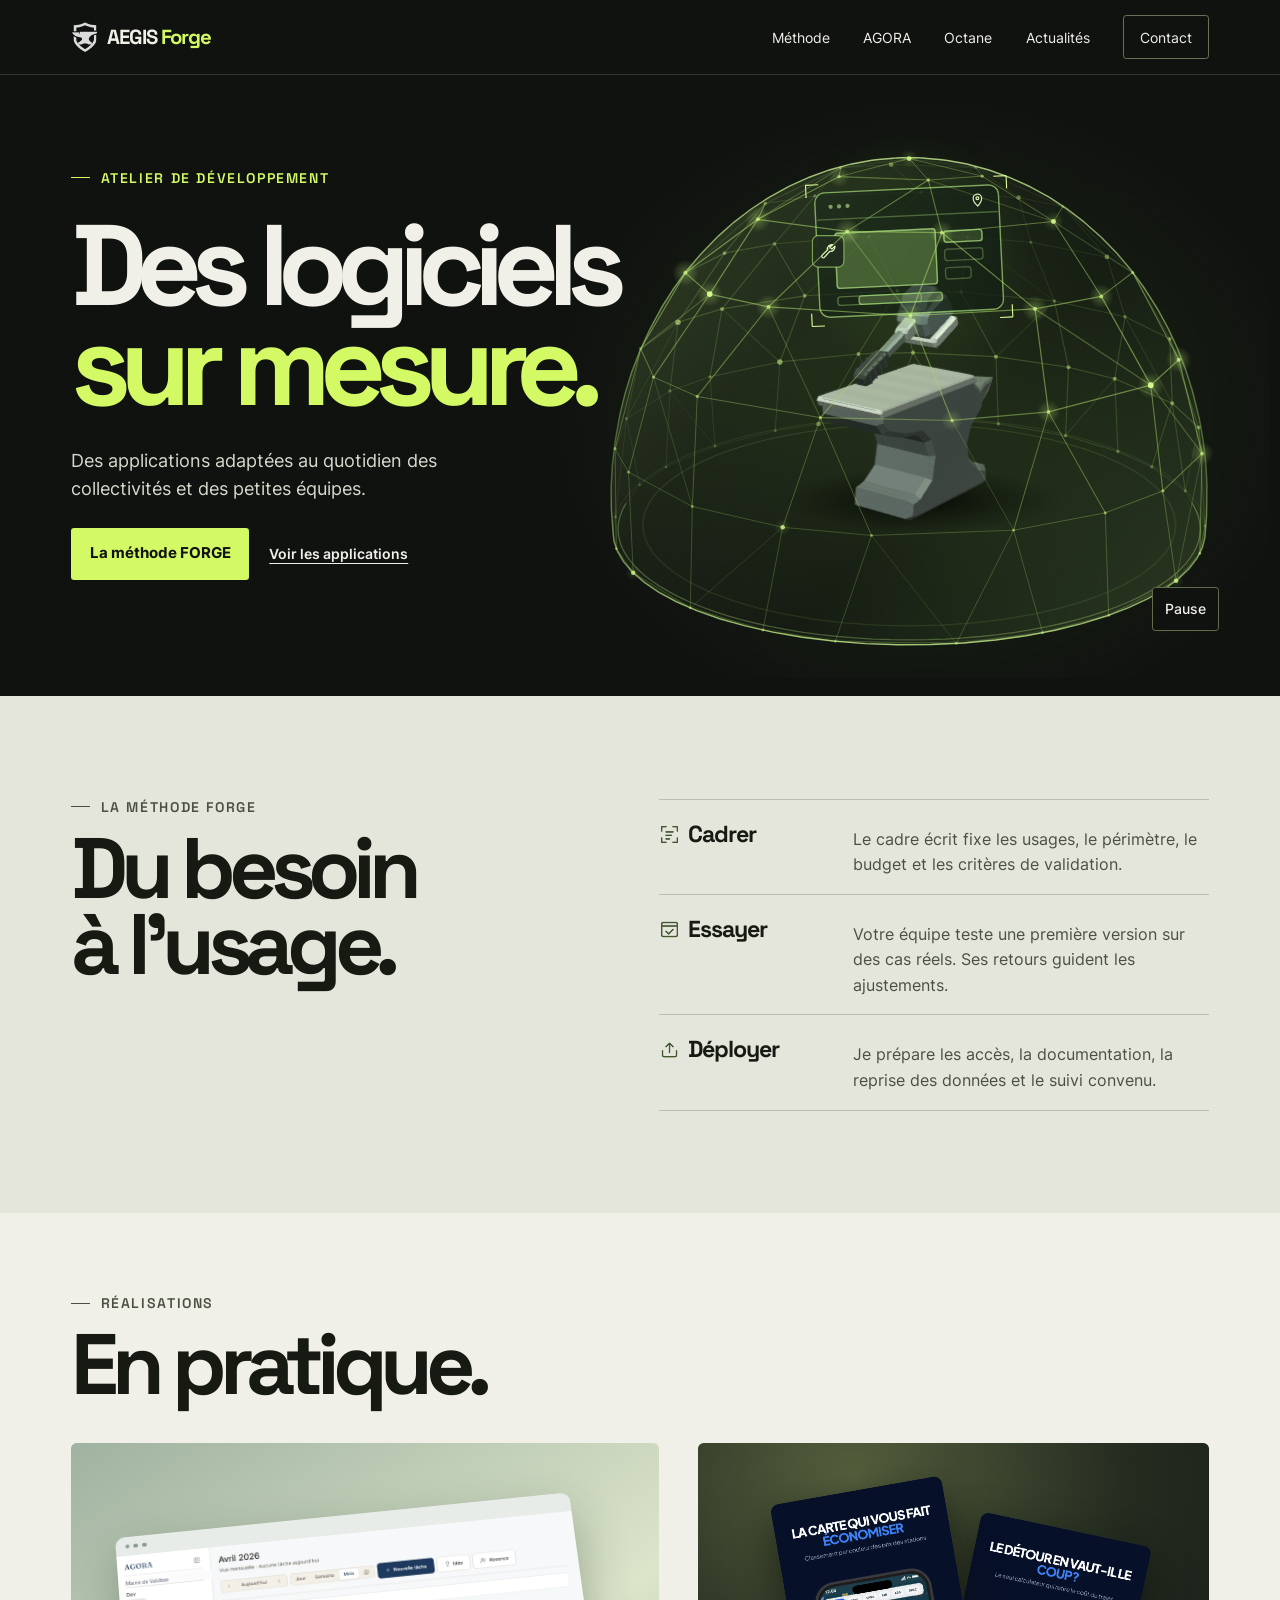
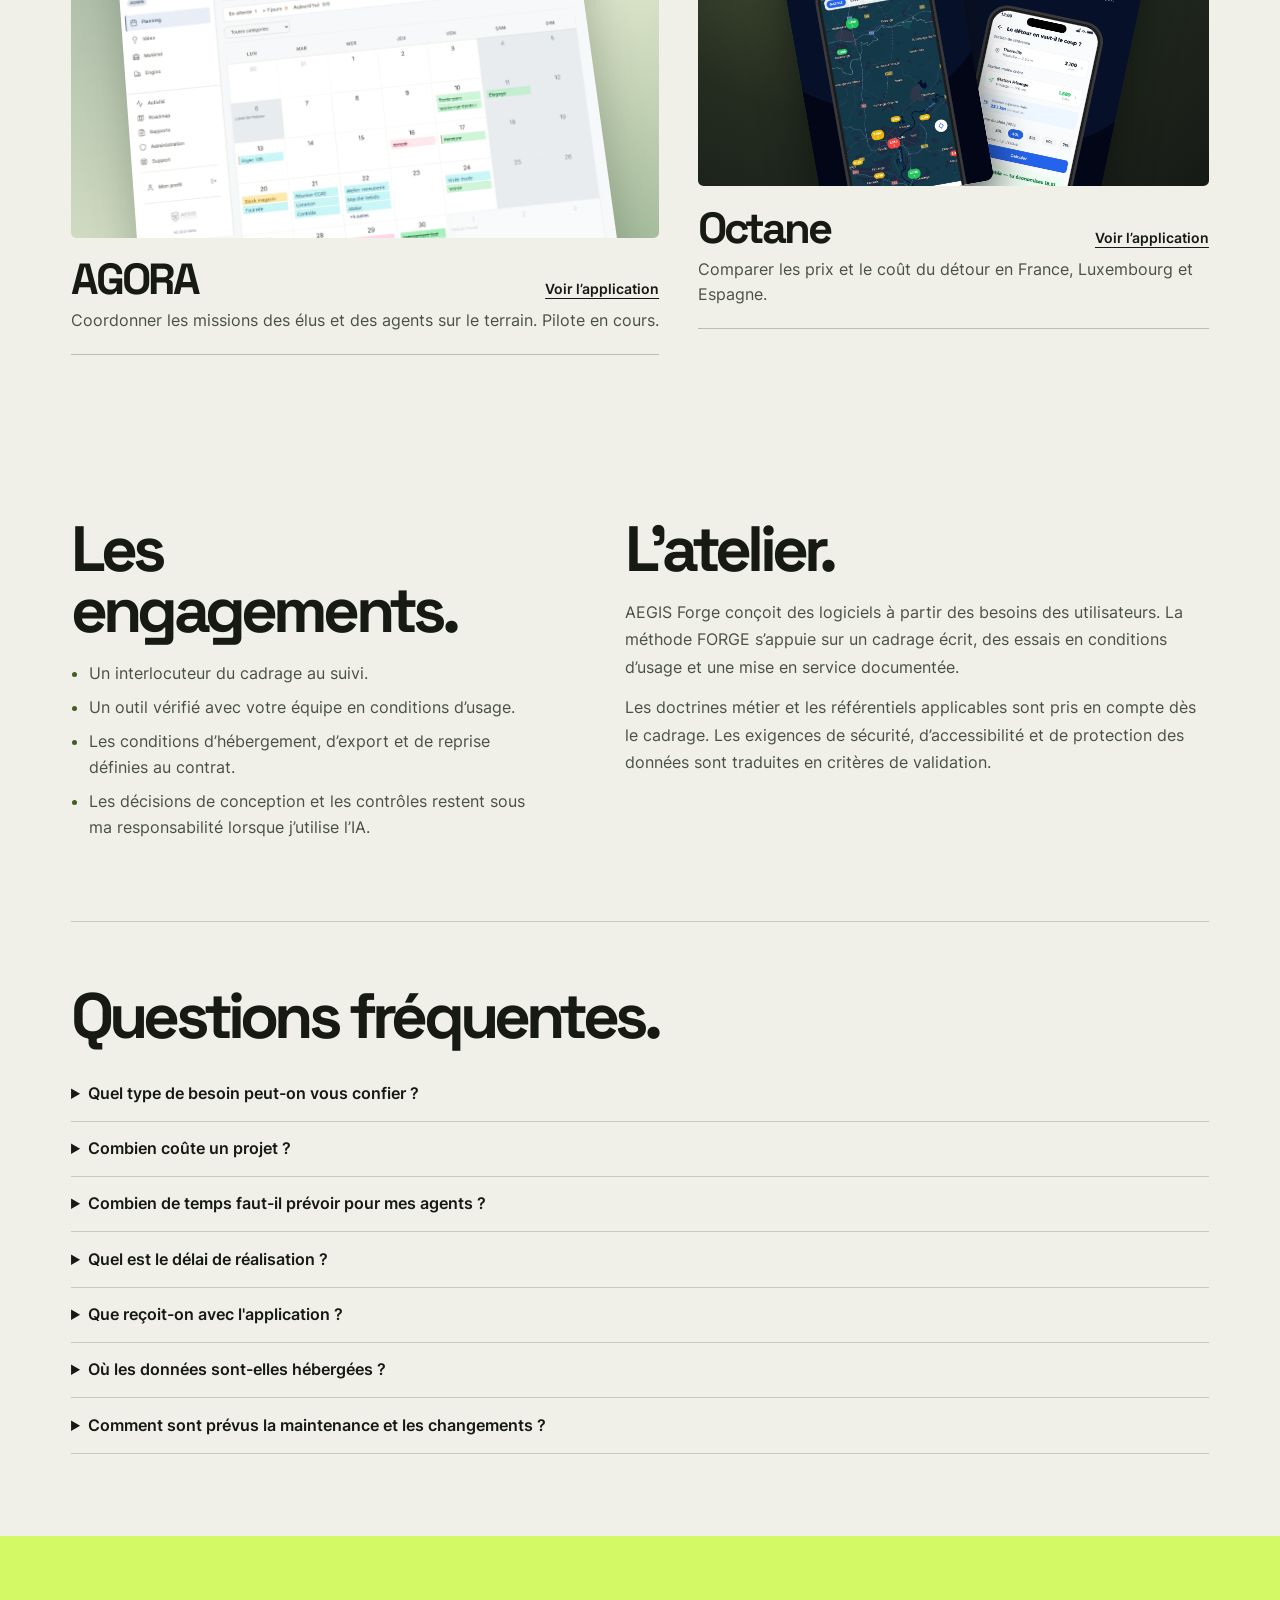
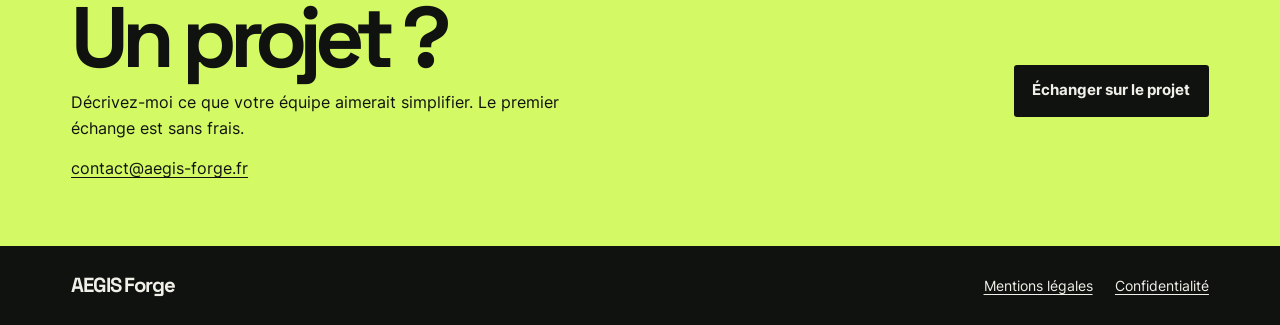
==== commit ed81044f: "Présenter l’atelier et la méthode FORGE" ====
--- a/index.html
+++ b/index.html
@@ -4,7 +4,7 @@
 <meta charset="UTF-8">
 <meta name="viewport" content="width=device-width, initial-scale=1.0">
 
-<meta http-equiv="Content-Security-Policy" content="default-src 'self'; script-src 'self' 'sha256-q91c5NcbT87bqwA6u65L987M8qFLlBqKumV061gEGKI='; style-src 'self' 'unsafe-inline'; font-src 'self'; img-src 'self' data:; connect-src 'self' https://formspree.io; form-action 'self' https://formspree.io; base-uri 'self'; object-src 'none'; upgrade-insecure-requests">
+<meta http-equiv="Content-Security-Policy" content="default-src 'self'; script-src 'self' 'sha256-RdgWNFe7Q2iKDgSuJqOkWK/QSaxqZQVHL9A4VKKPUj4='; style-src 'self' 'unsafe-inline'; font-src 'self'; img-src 'self' data:; connect-src 'self' https://formspree.io; form-action 'self' https://formspree.io; base-uri 'self'; object-src 'none'; upgrade-insecure-requests">
 <meta name="referrer" content="strict-origin-when-cross-origin">
 <meta name="robots" content="index, follow, max-snippet:-1, max-image-preview:large">
 
@@ -30,7 +30,6 @@
   "@context": "https://schema.org",
   "@type": "Organization",
   "name": "AEGIS Forge",
-  "founder": { "@type": "Person", "name": "Clément Bidal", "url": "https://aegis-forge.fr/#parcours" },
   "url": "https://aegis-forge.fr/",
   "logo": "https://aegis-forge.fr/rss/aegis-forge-icon.webp",
   "description": "Atelier de développement français : applications métier pour collectivités et applications utilitaires grand public. Cadrage des usages, documentation et reprise des données prévus au projet.",
@@ -154,8 +153,8 @@
         </section>
         <section id="parcours" aria-labelledby="parcours-title">
           <h2 id="parcours-title">L’atelier.</h2>
-          <p>Je suis <strong>Clément Bidal</strong>, votre interlocuteur du premier échange au suivi de l’outil. Mon expérience en environnement industriel à fortes exigences de sûreté et de sécurité guide ma façon de cadrer, documenter et vérifier chaque projet.</p>
-          <p id="audiences">Je travaille avec des collectivités, des indépendants et des petites équipes. Je développe aussi des applications utilitaires grand public.</p>
+          <p>AEGIS Forge conçoit des logiciels à partir des besoins des utilisateurs. La méthode FORGE s’appuie sur un cadrage écrit, des essais en conditions d’usage et une mise en service documentée.</p>
+          <p id="audiences">Les doctrines métier et les référentiels applicables sont pris en compte dès le cadrage. Les exigences de sécurité, d’accessibilité et de protection des données sont traduites en critères de validation.</p>
         </section>
       </div>
       <section class="home-faq" id="questions" aria-labelledby="questions-title">
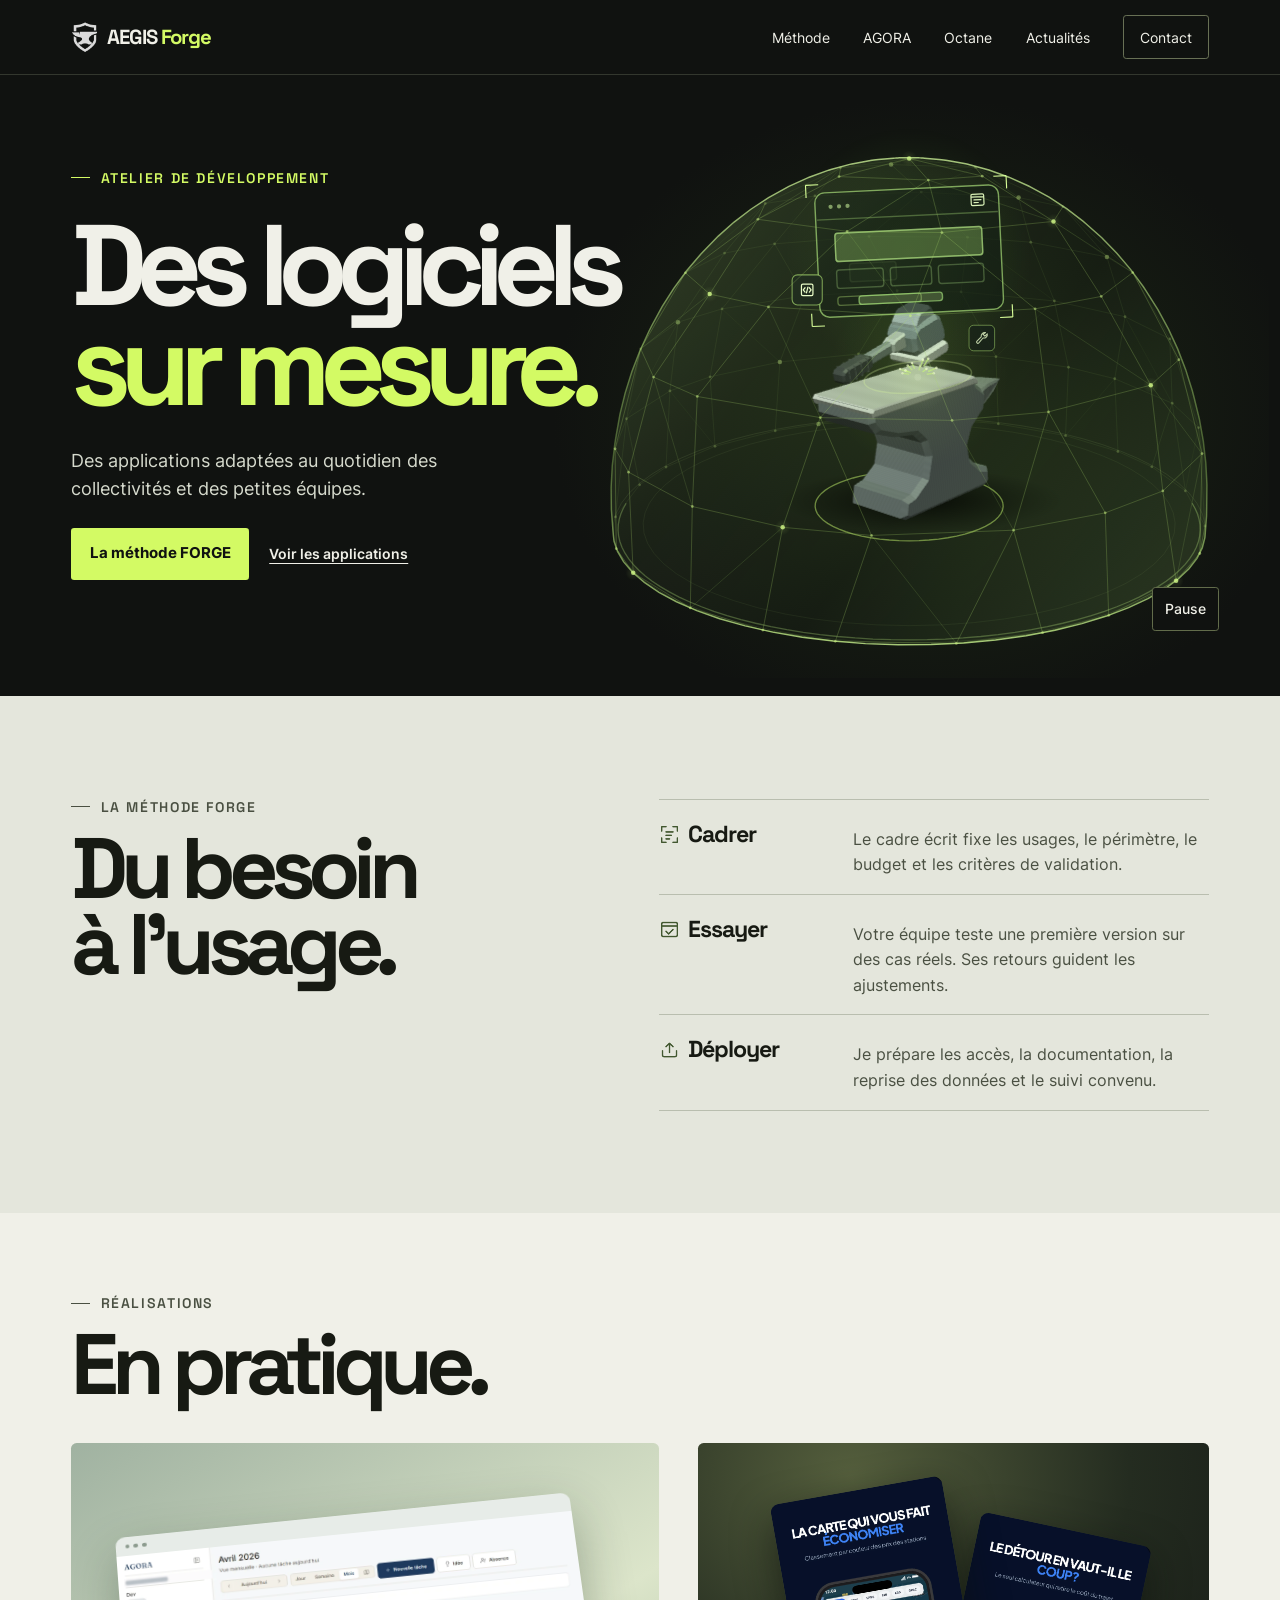
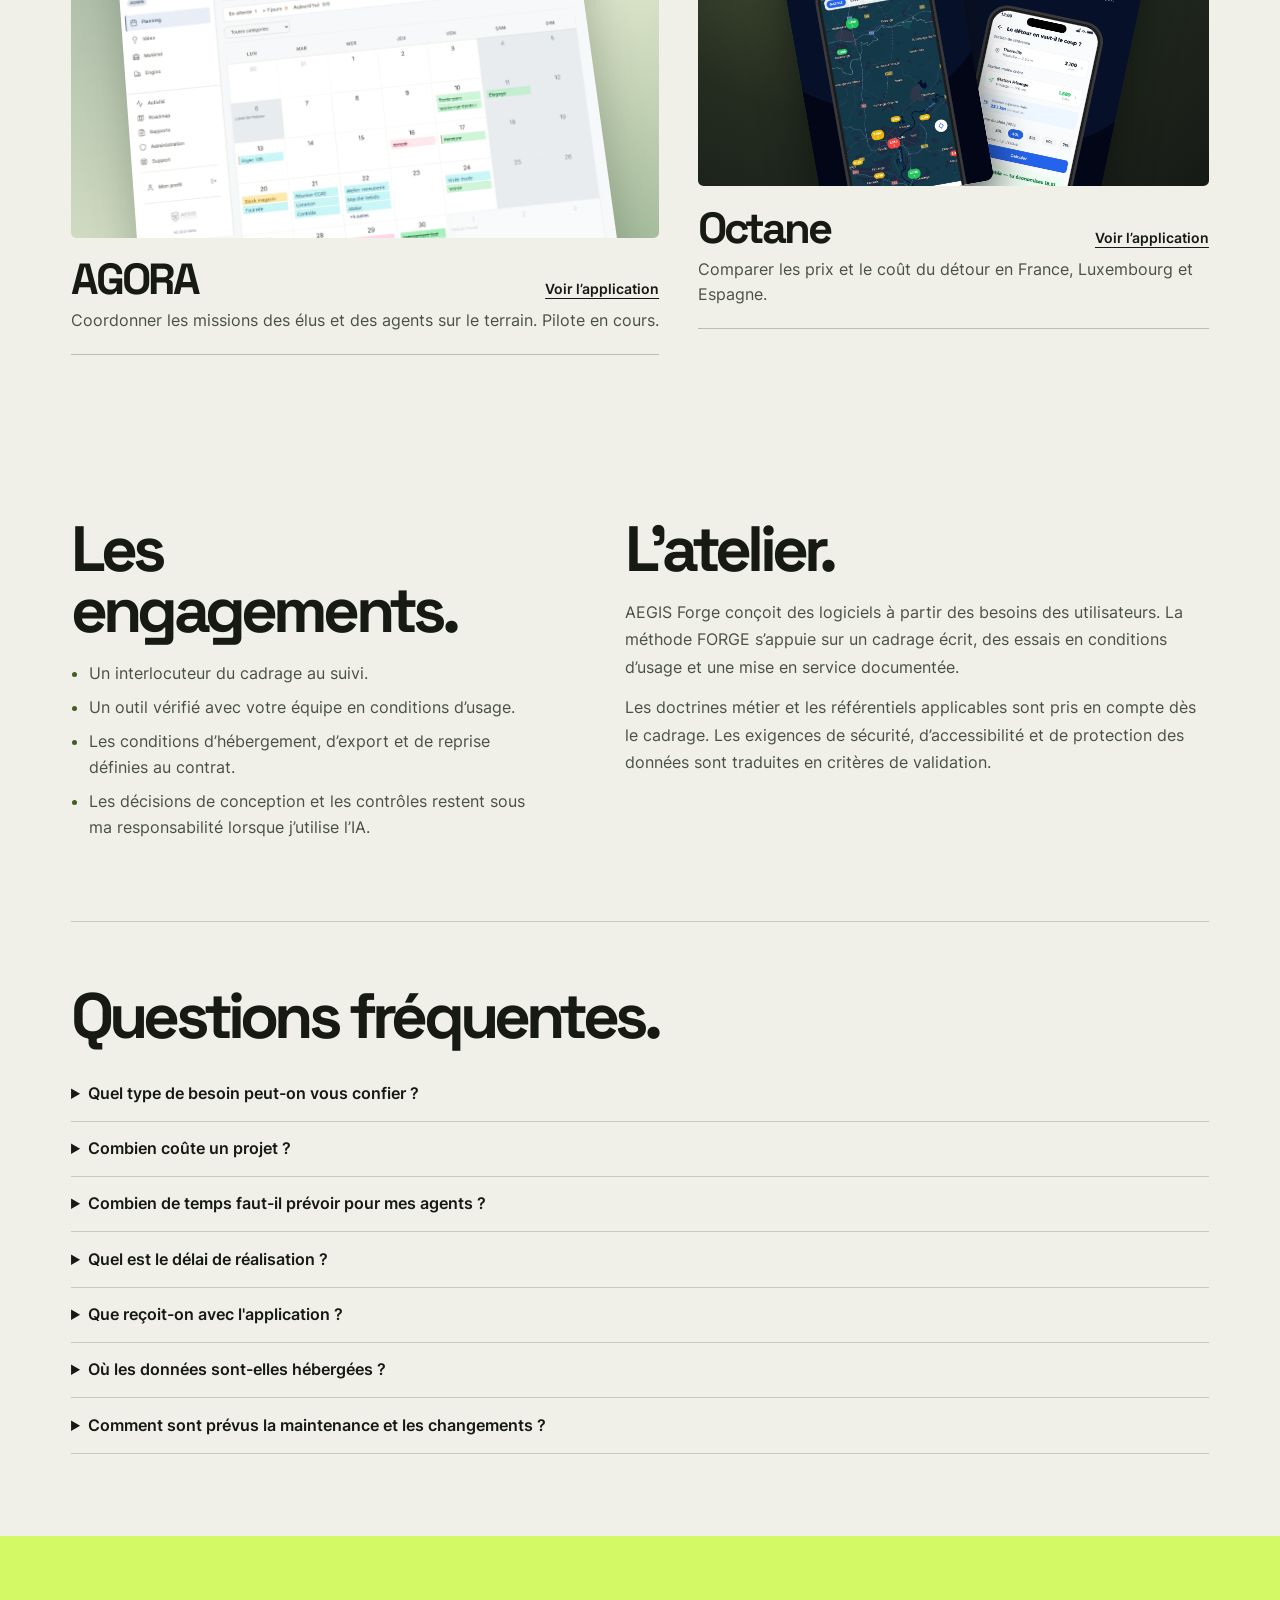
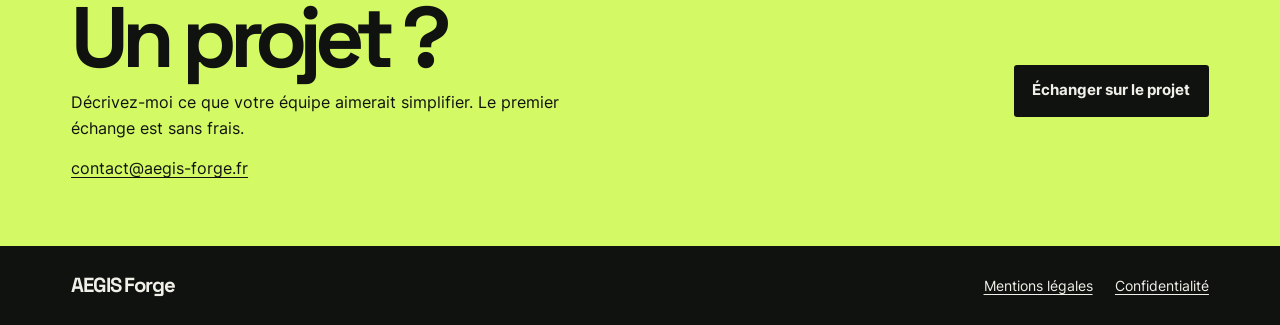
==== commit 4d31d073: "Masquer la commune dans les captures AGORA" ====
--- a/index.html
+++ b/index.html
@@ -113,7 +113,7 @@
               <div class="work-media agora-media">
                 <div class="agora-window">
                   <div class="window-bar" aria-hidden="true"><i></i><i></i><i></i></div>
-                  <img src="rss/agora-screen-planning.webp" alt="Planning mensuel dans AGORA" width="1280" height="1140" loading="lazy" decoding="async">
+                  <img src="rss/agora-screen-planning.webp?v=b95d5cf0dc" alt="Planning mensuel dans AGORA" width="1280" height="1140" loading="lazy" decoding="async">
                 </div>
               </div>
               <div class="work-copy">
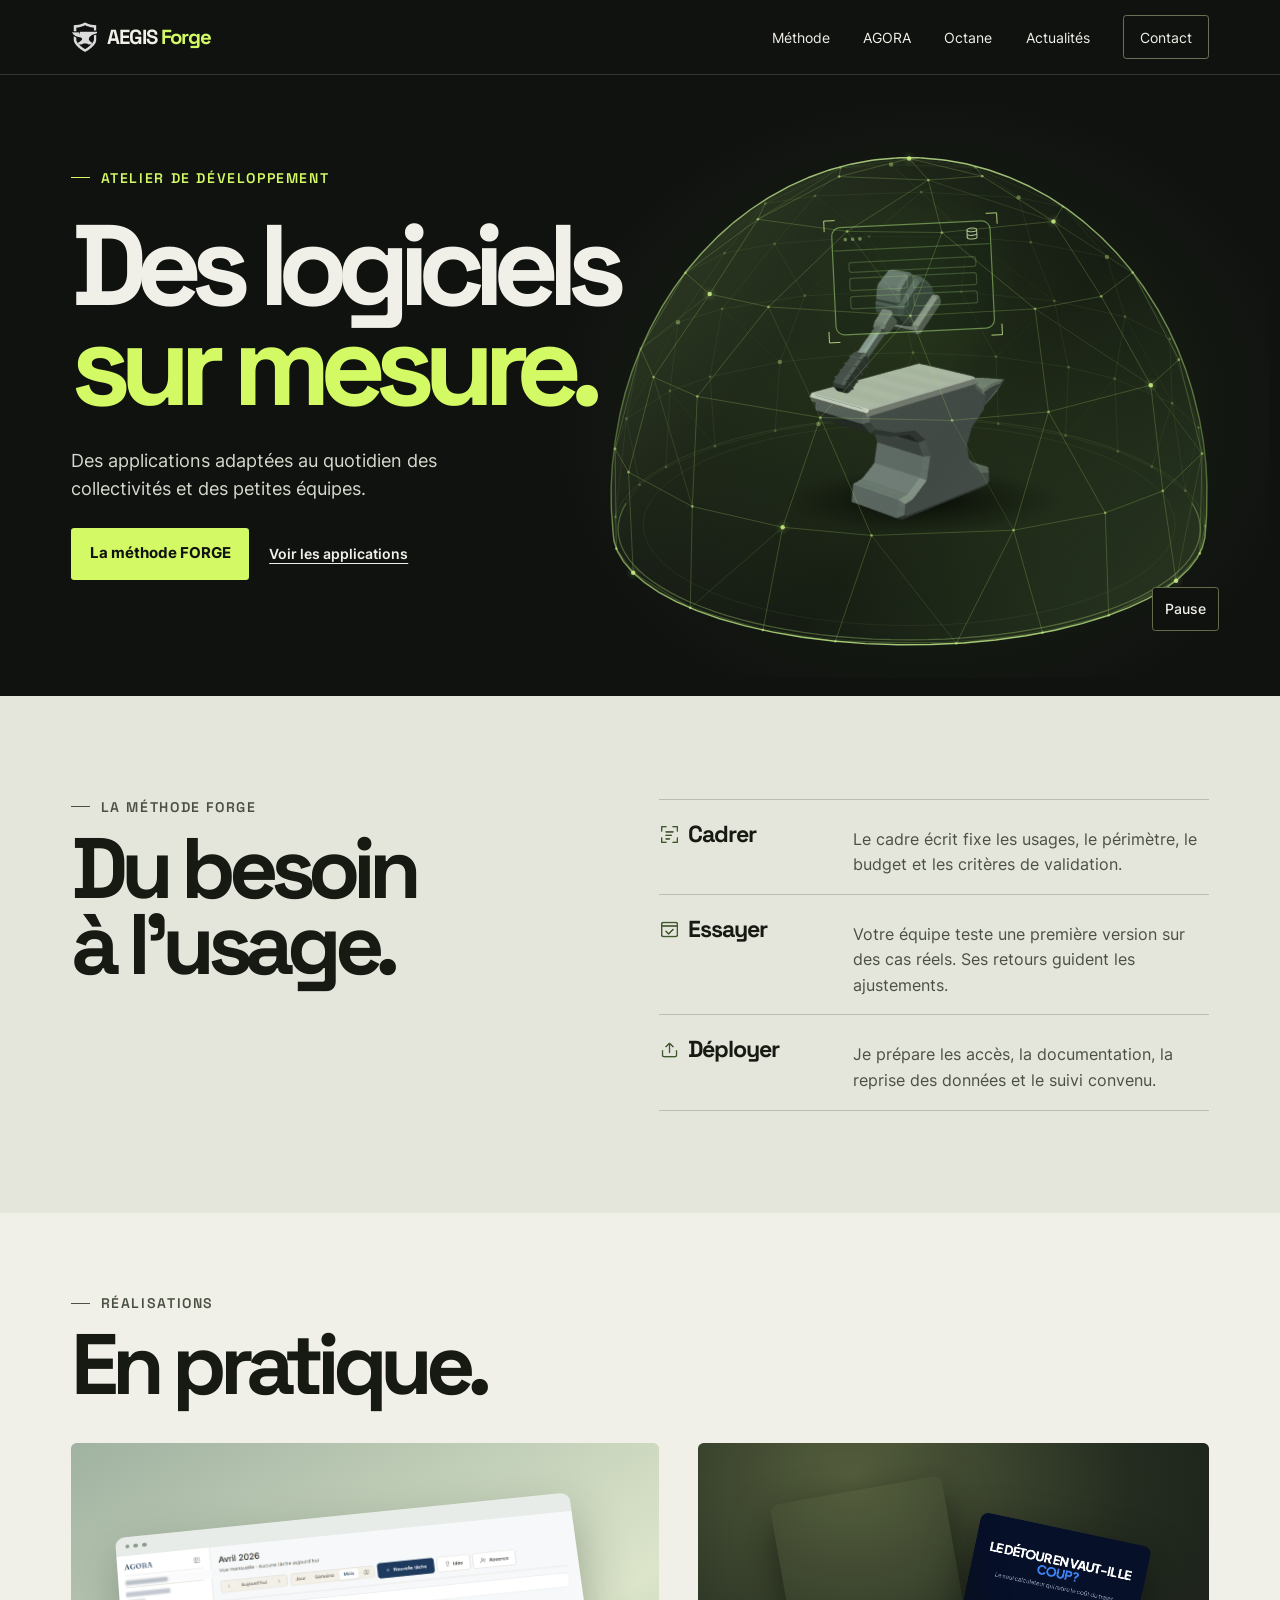
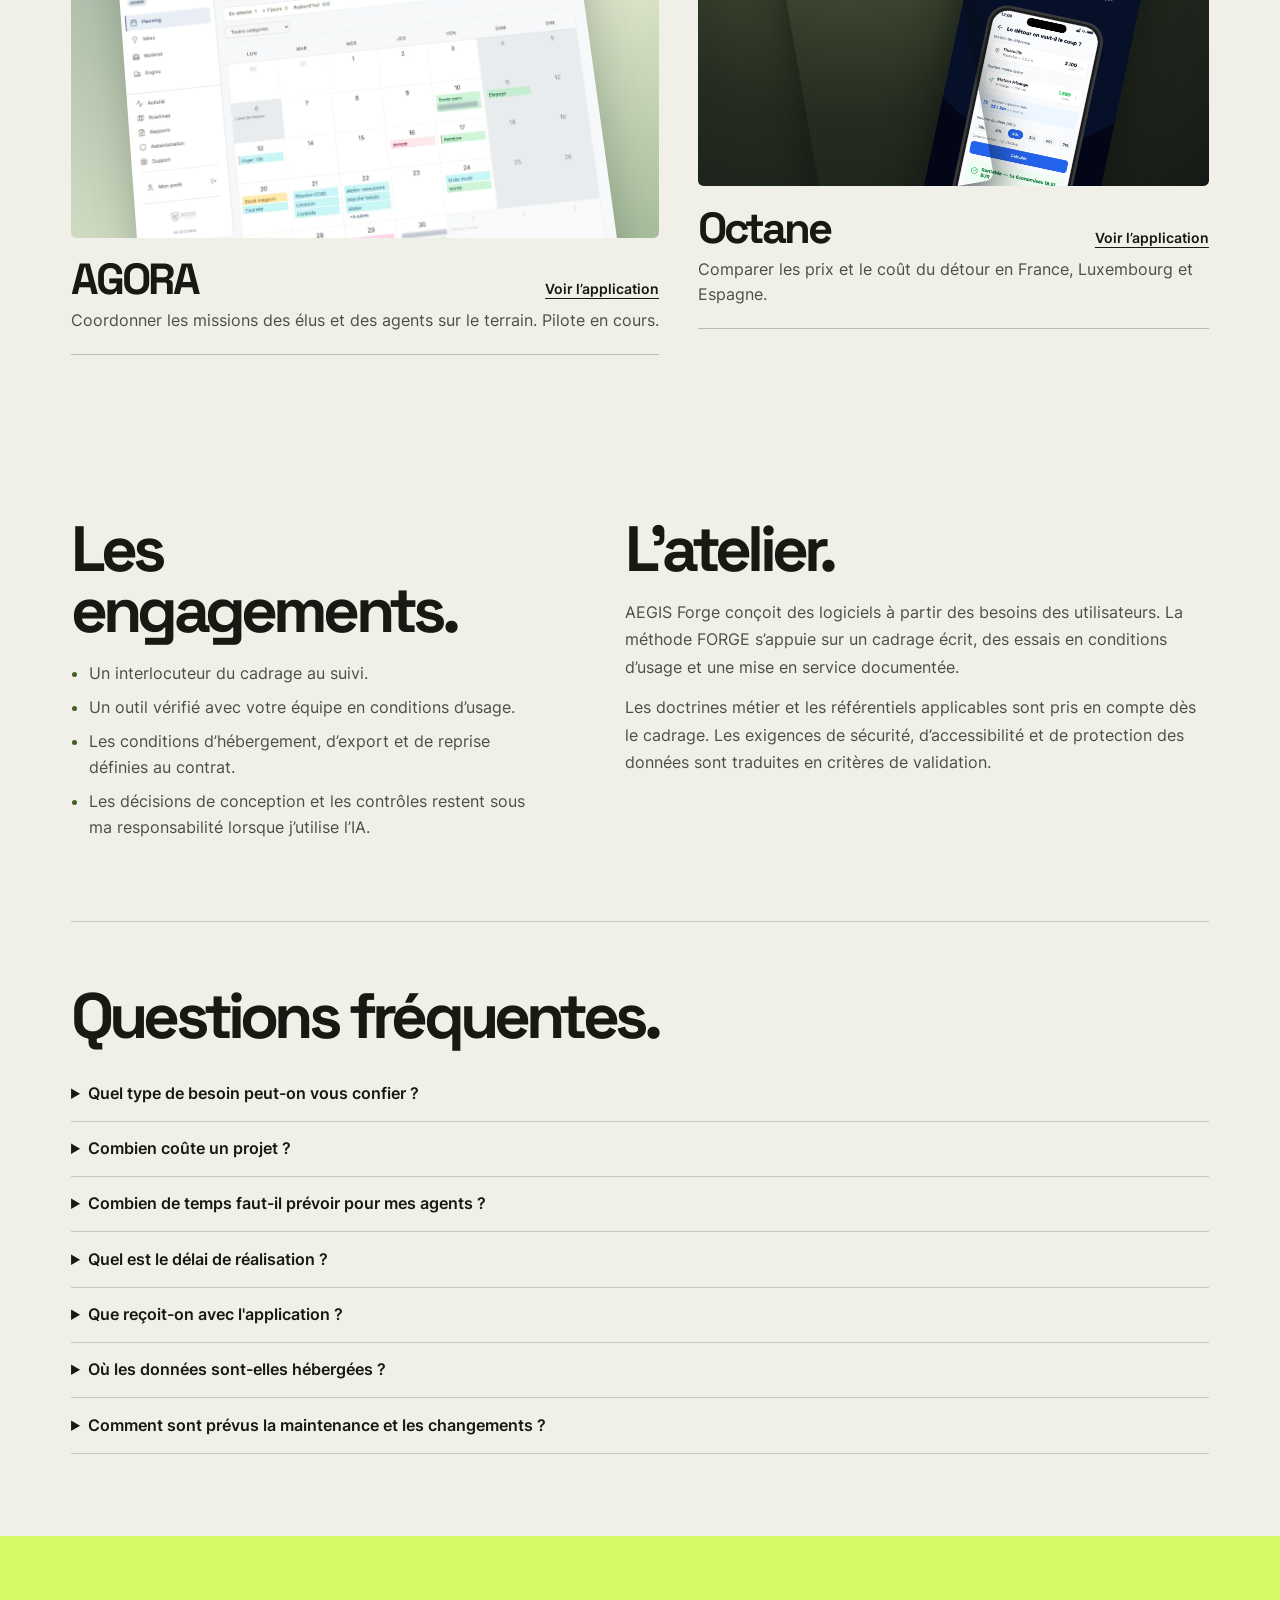
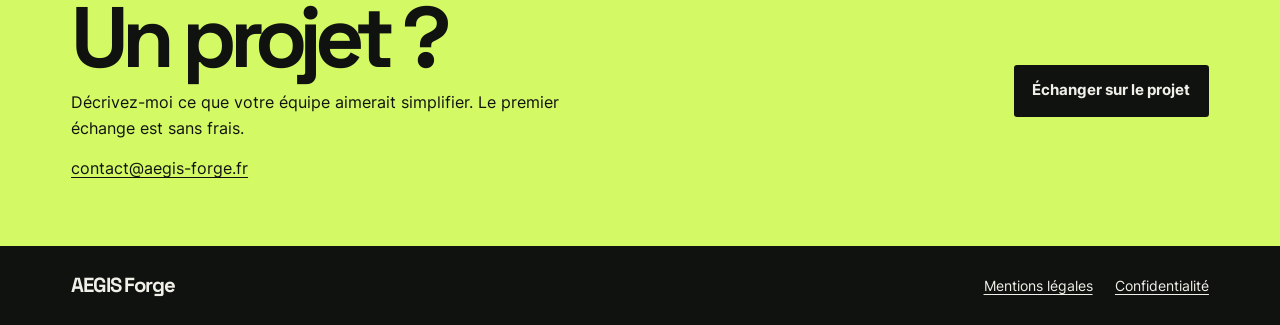
==== commit 1a4e6eb8: "Masquer les noms et immatriculations dans les captures AGORA" ====
--- a/index.html
+++ b/index.html
@@ -113,7 +113,7 @@
               <div class="work-media agora-media">
                 <div class="agora-window">
                   <div class="window-bar" aria-hidden="true"><i></i><i></i><i></i></div>
-                  <img src="rss/agora-screen-planning.webp?v=b95d5cf0dc" alt="Planning mensuel dans AGORA" width="1280" height="1140" loading="lazy" decoding="async">
+                  <img src="rss/agora-screen-planning.webp?v=dc9353b21d" alt="Planning mensuel dans AGORA" width="1280" height="1140" loading="lazy" decoding="async">
                 </div>
               </div>
               <div class="work-copy">
